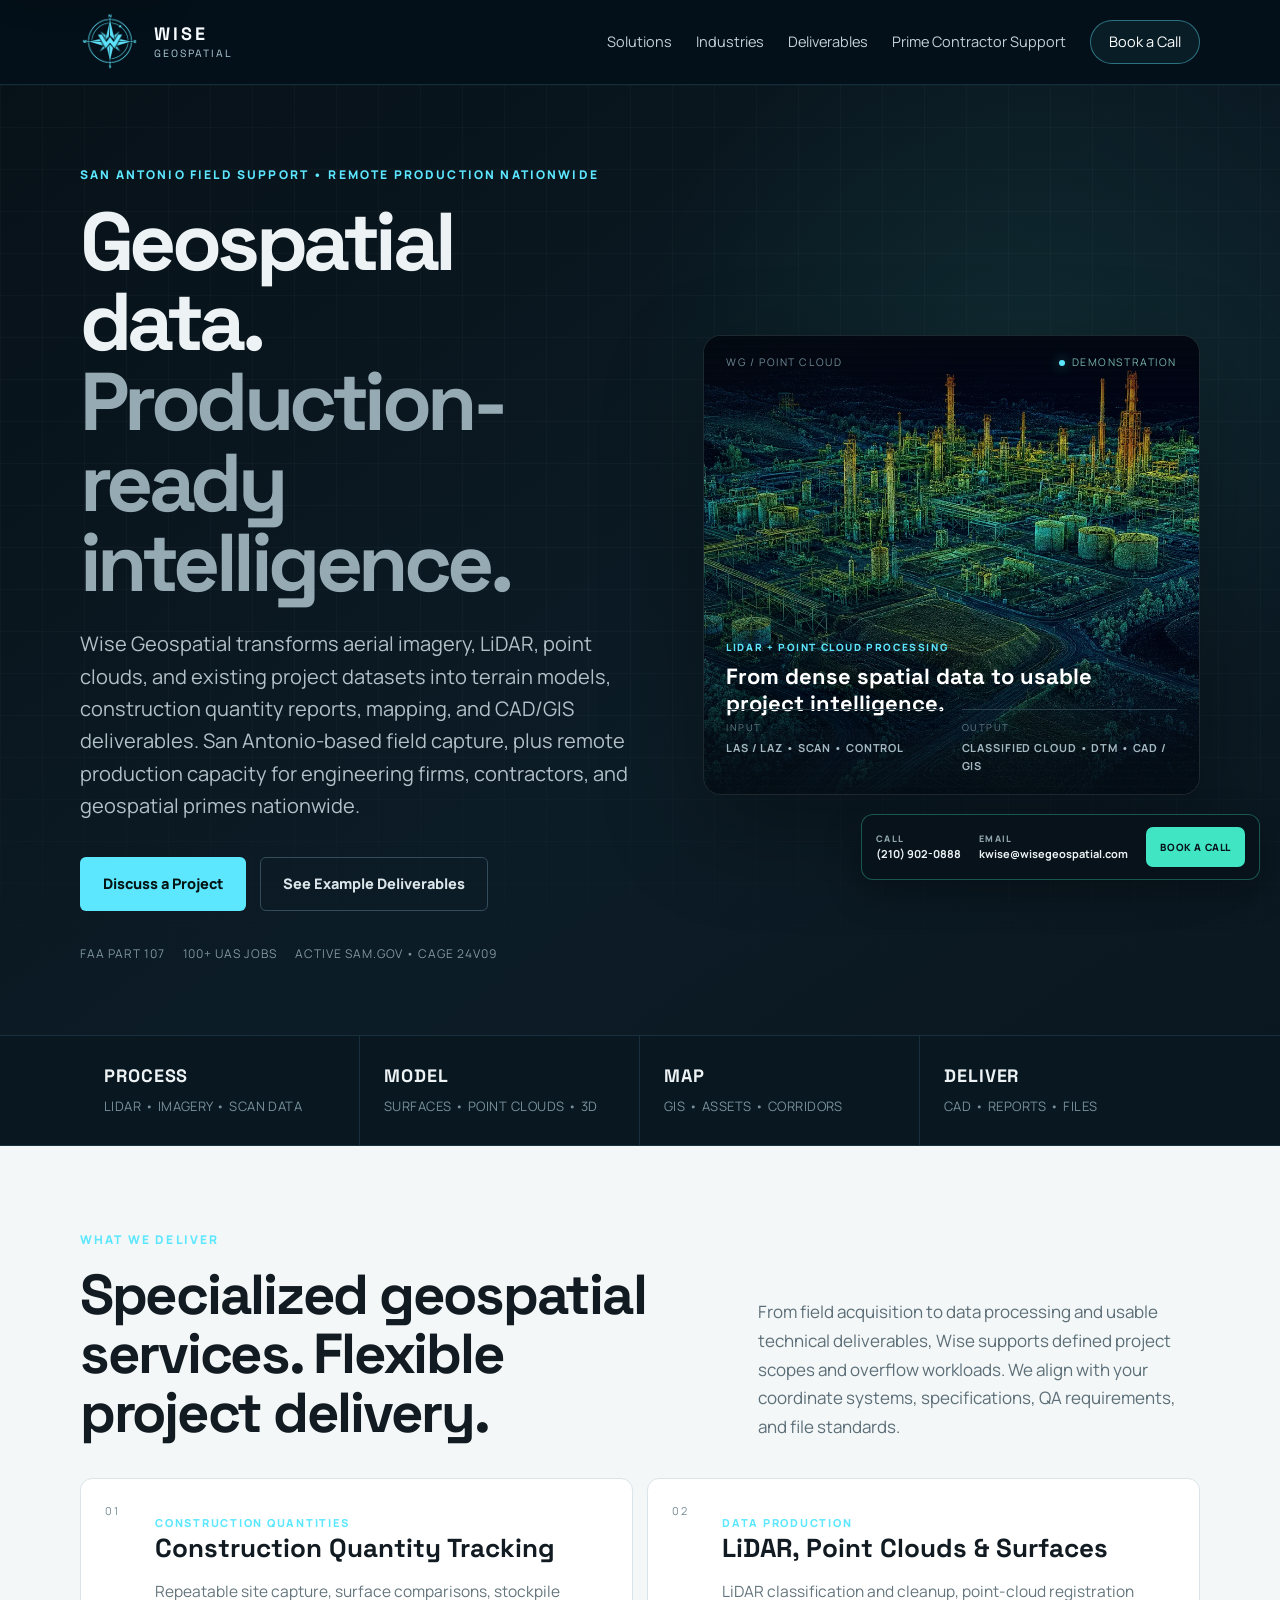
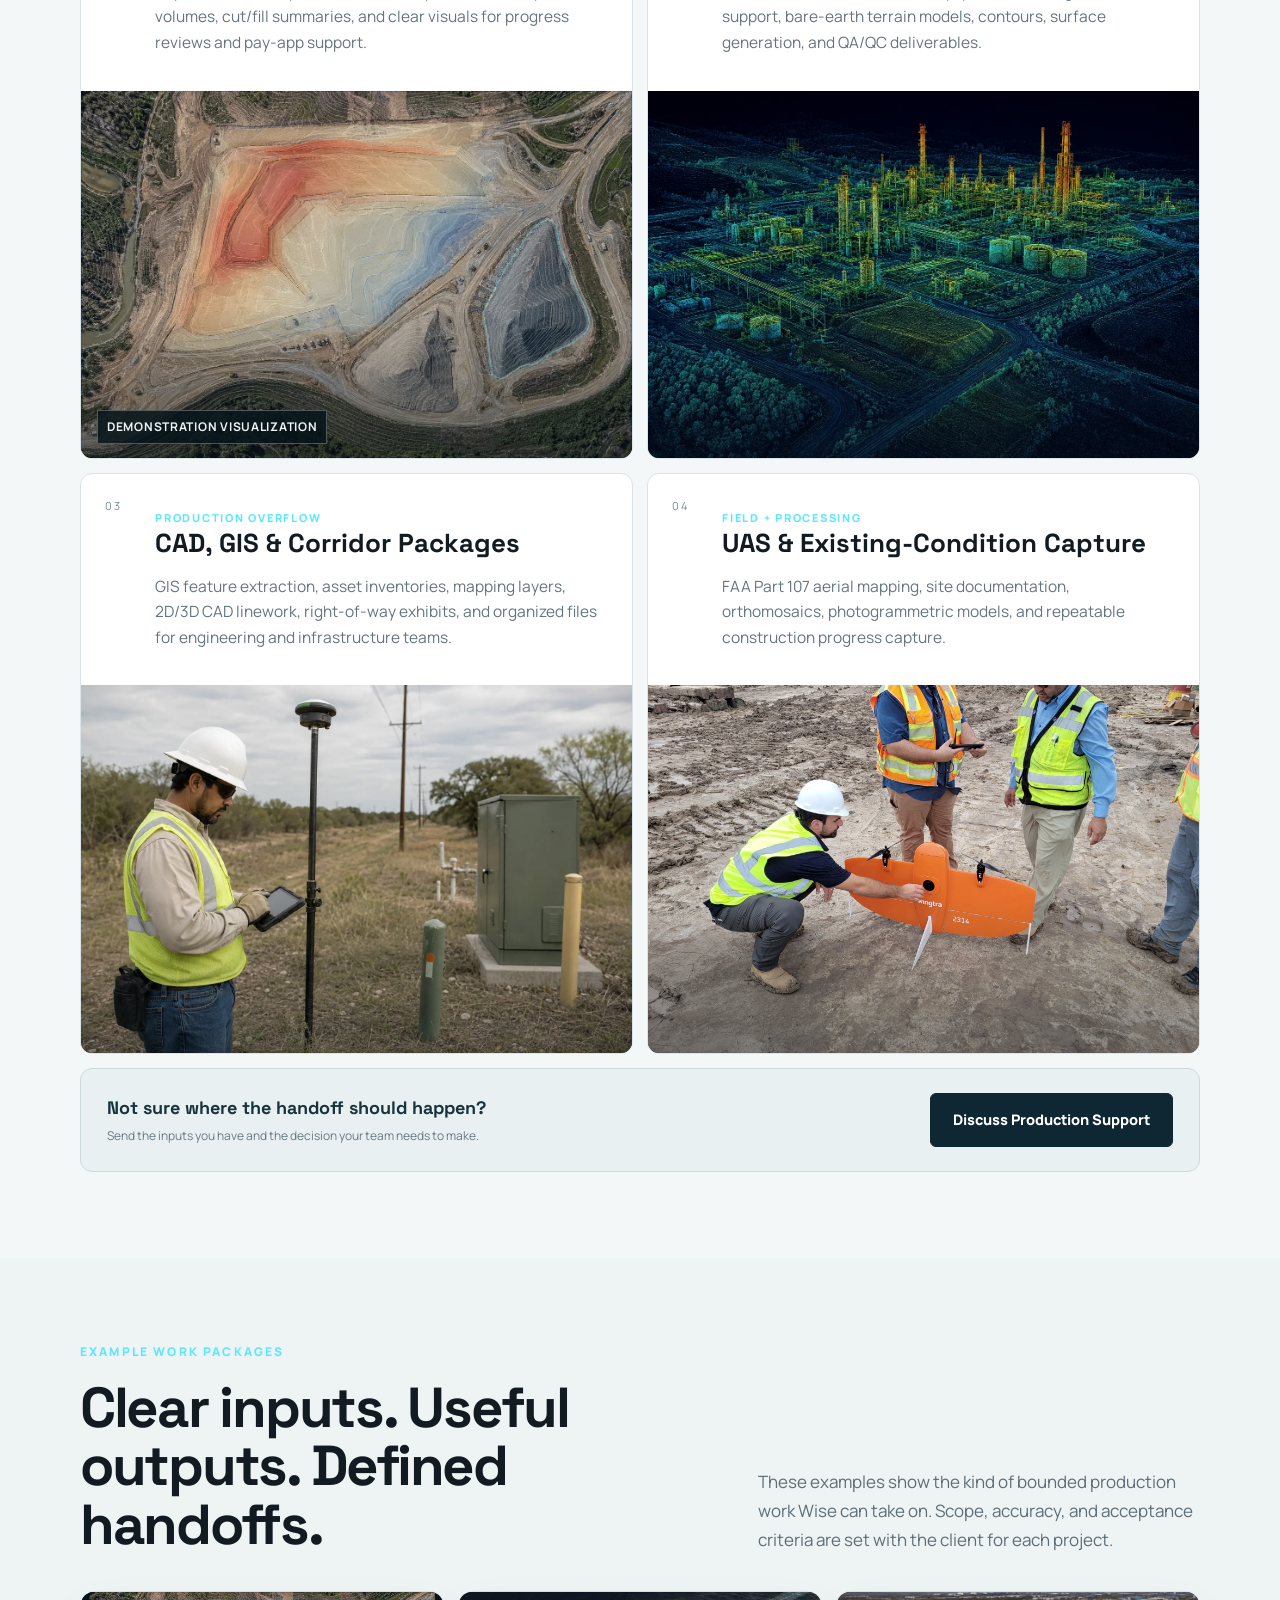
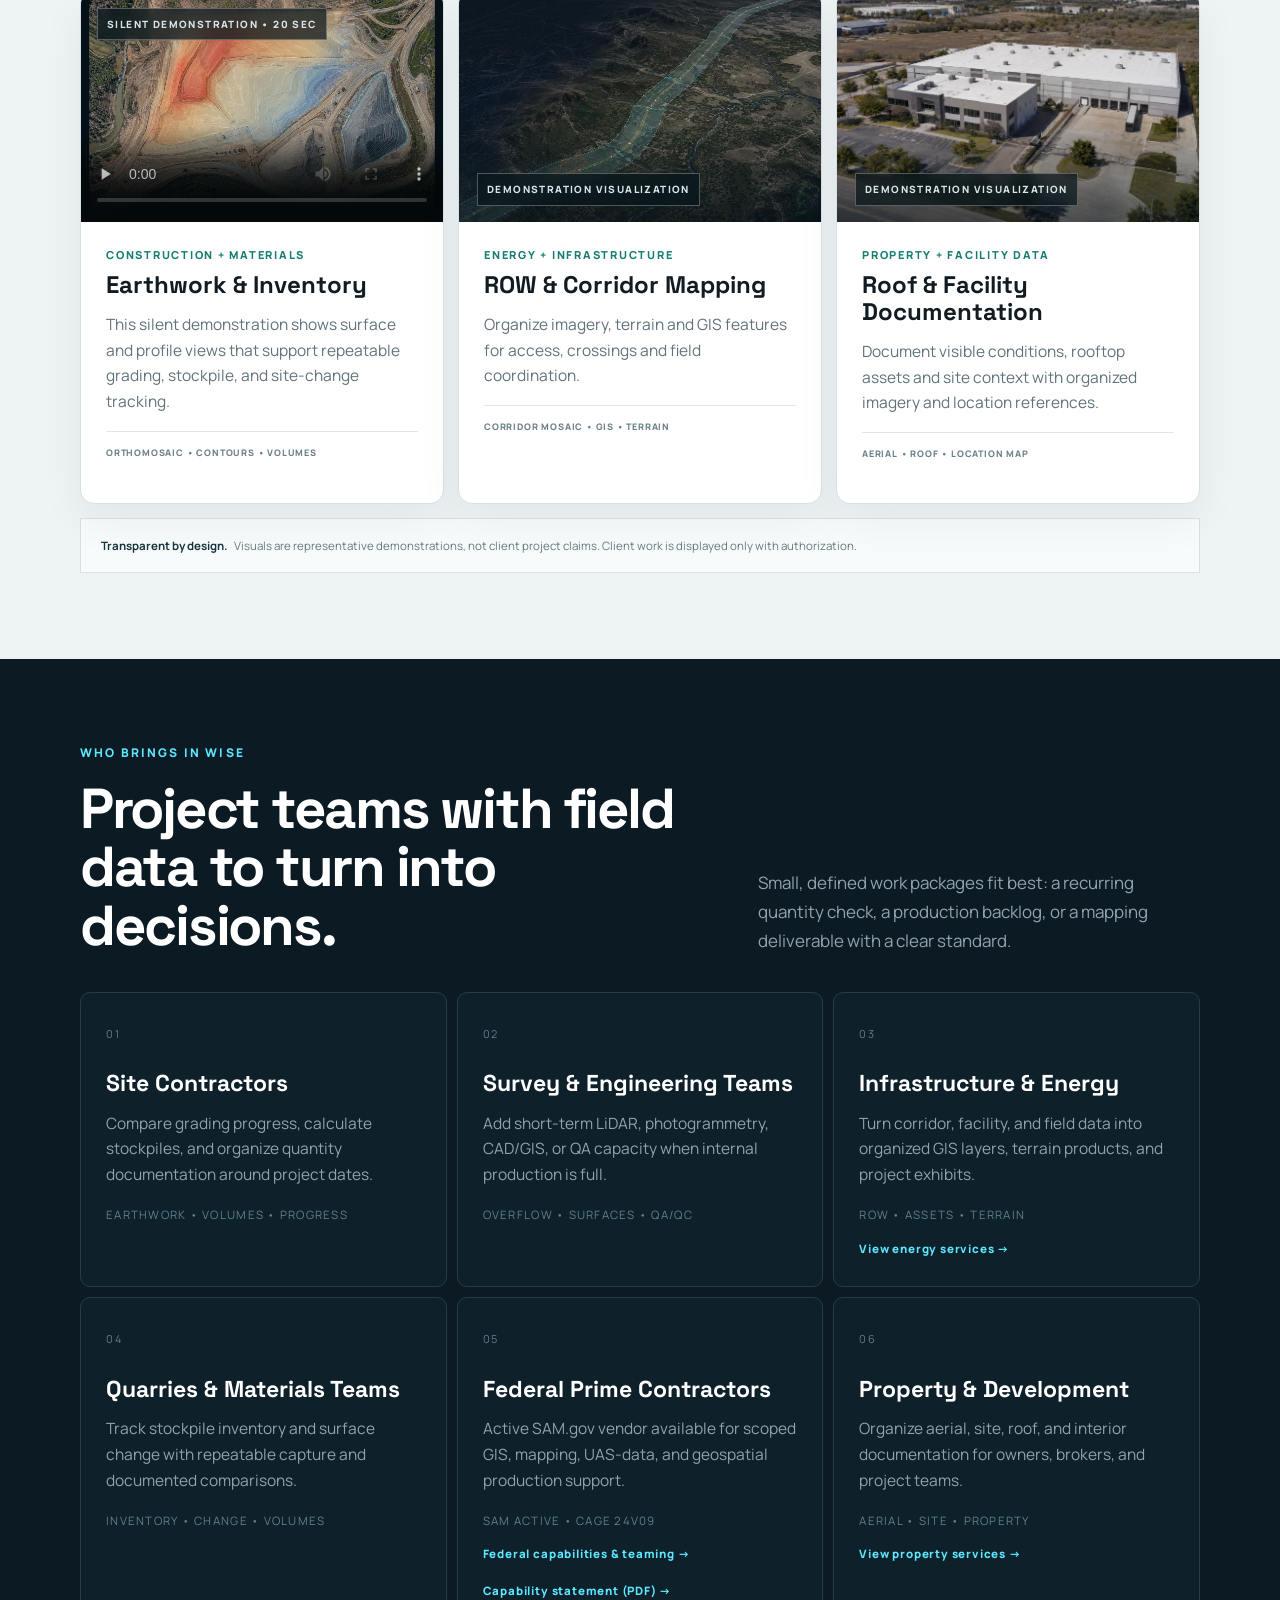
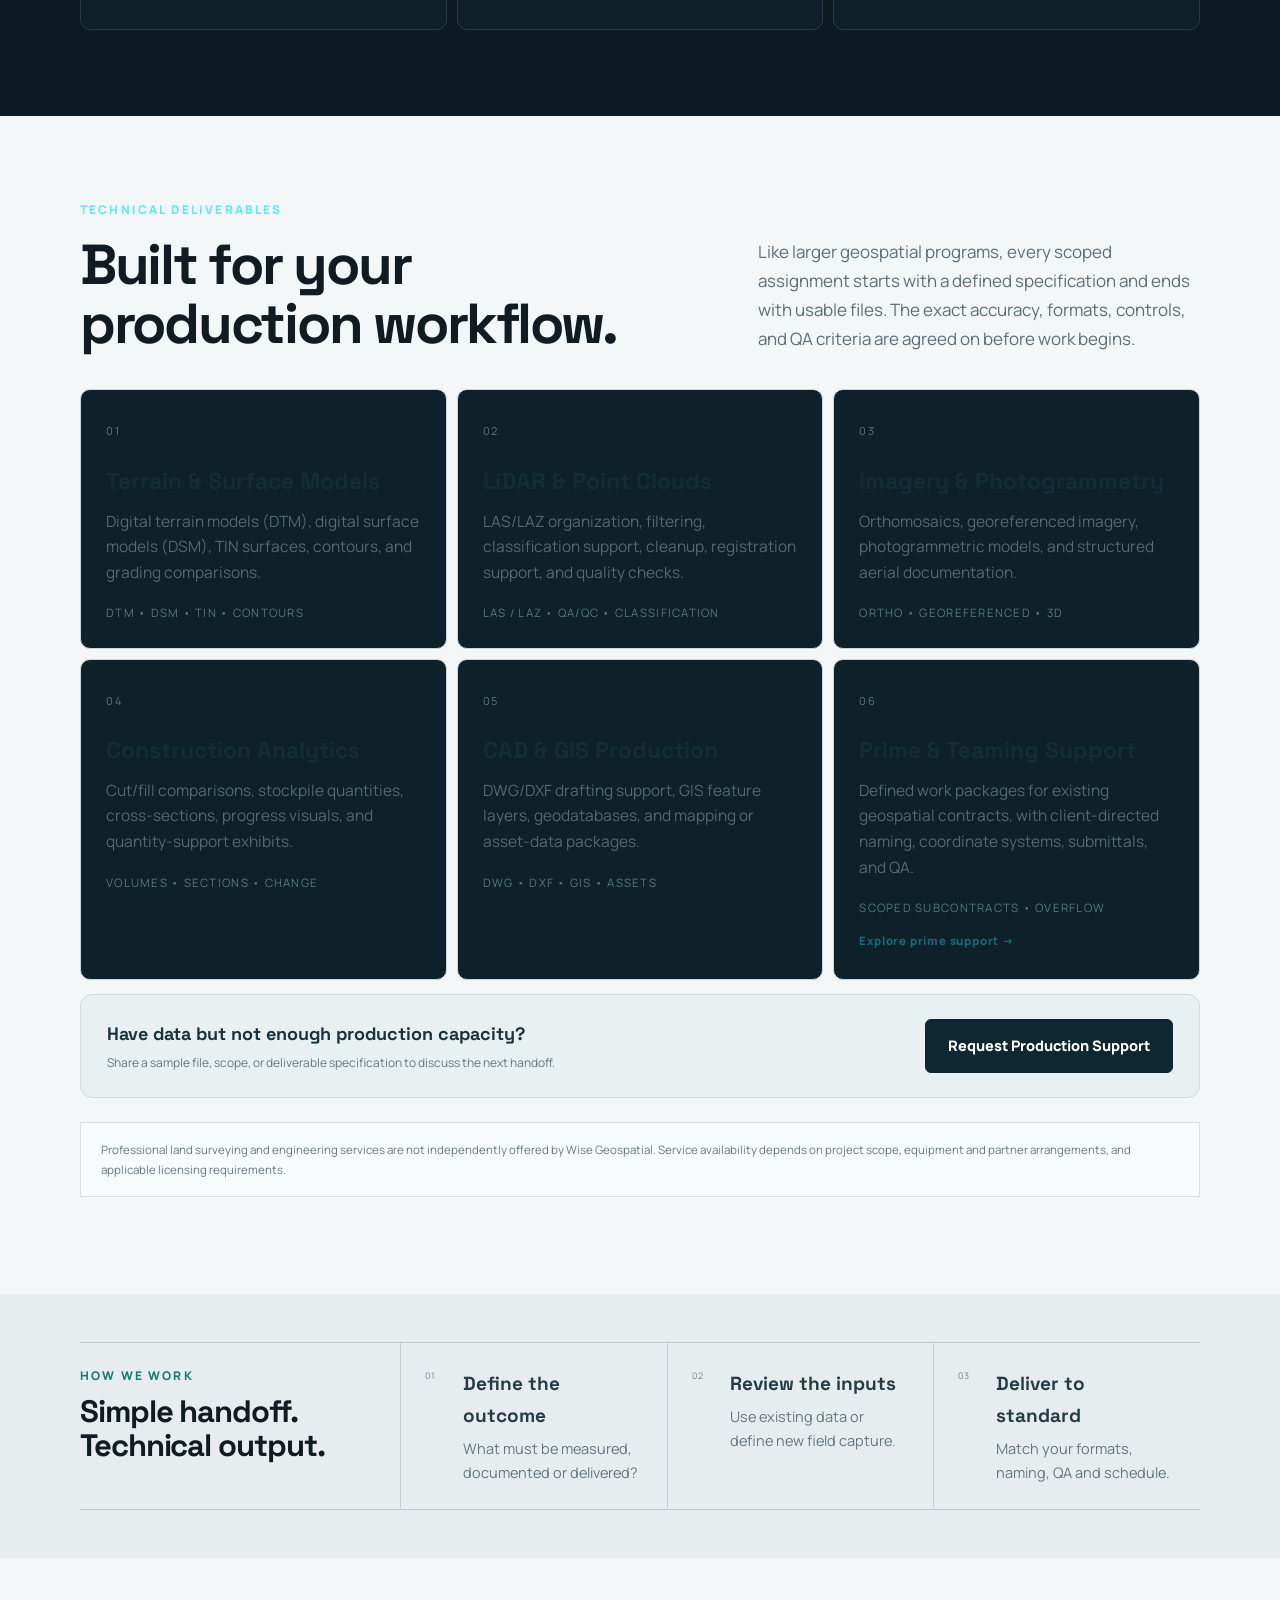
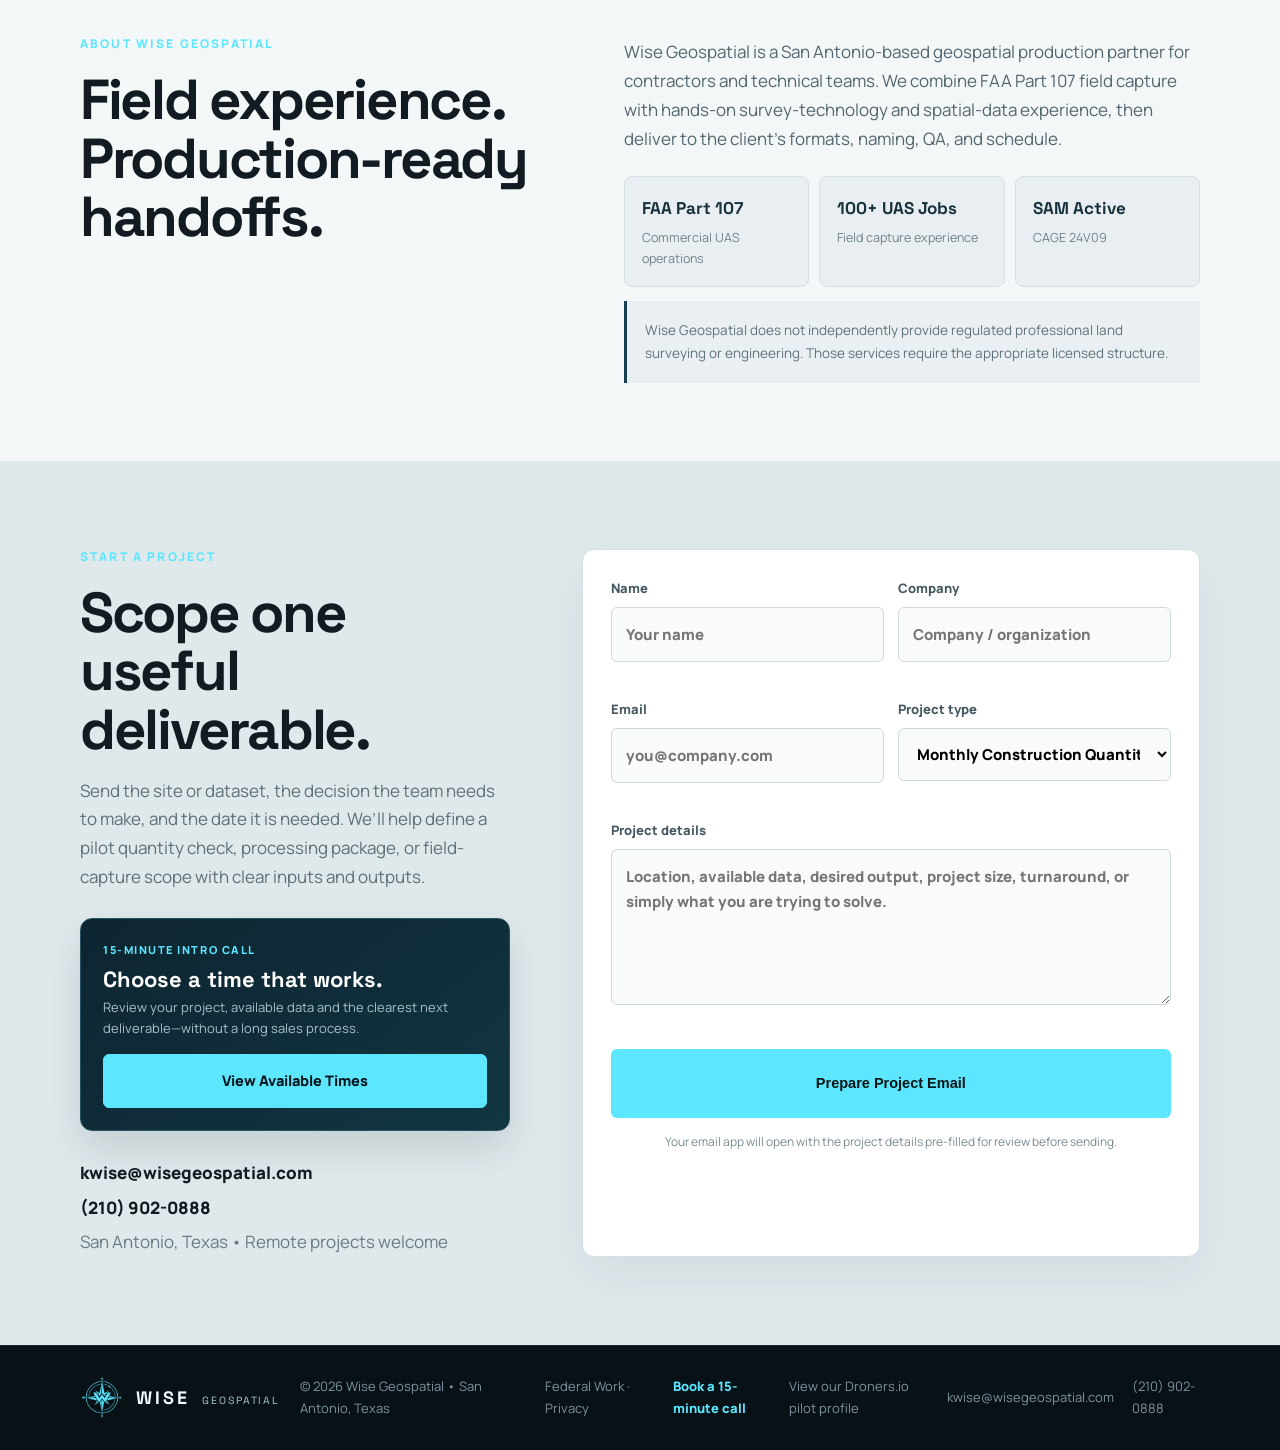
==== index.html @ fbdff7b0 "Activate calibrated compact homepage hero and refresh stylesheet cache" ====
<!doctype html>
<html lang="en">
<head>
  <meta charset="utf-8" />
  <meta name="viewport" content="width=device-width, initial-scale=1" />
  <meta name="description" content="Geospatial production and UAS mapping in San Antonio: earthwork quantities, LiDAR and point cloud processing, photogrammetry, terrain models, GIS/CAD, and remote subcontractor support." />
  <meta name="theme-color" content="#08131b" />
  <meta name="robots" content="index, follow" />
  <link rel="canonical" href="https://wise-geospatial.com/" />
  <meta property="og:type" content="website" />
  <meta property="og:site_name" content="Wise Geospatial" />
  <meta property="og:title" content="Geospatial Mapping & Production Support | Wise Geospatial" />
  <meta property="og:description" content="Technical geospatial production for contractors and engineering teams: LiDAR processing, terrain models, earthwork quantities, UAS mapping, and CAD/GIS deliverables." />
  <meta property="og:url" content="https://wise-geospatial.com/" />
  <meta property="og:image" content="https://wise-geospatial.com/assets/demo-lidar-industrial.webp" />
  <meta name="twitter:card" content="summary_large_image" />
  <meta name="twitter:title" content="Geospatial Mapping & Production Support | Wise Geospatial" />
  <meta name="twitter:description" content="Technical geospatial production for contractors and engineering teams: LiDAR processing, terrain models, earthwork quantities, UAS mapping, and CAD/GIS deliverables." />
  <meta name="twitter:image" content="https://wise-geospatial.com/assets/demo-lidar-industrial.webp" />
  <title>Geospatial Mapping & Production Support | Wise Geospatial</title>
  <link rel="preconnect" href="https://fonts.googleapis.com">
  <link rel="preconnect" href="https://fonts.gstatic.com" crossorigin>
  <link href="https://fonts.googleapis.com/css2?family=Manrope:wght@400;500;600;700;800&family=Space+Grotesk:wght@500;600;700&display=swap" rel="stylesheet">
  <link rel="stylesheet" href="styles.css?v=site-quality-20261028-2" />
  <!-- Google Analytics 4 — Google tag installation -->
  <script async src="https://www.googletagmanager.com/gtag/js?id=G-041DCY5B3D"></script>
  <script>
    window.dataLayer = window.dataLayer || [];
    function gtag(){dataLayer.push(arguments);}
    gtag('js', new Date());
    gtag('config', 'G-041DCY5B3D');
  </script>
</head>
<body class="home-page">
<a class="skip-link" href="#main-content">Skip to main content</a>
<header class="site-header" id="top">
  <div class="container nav-wrap">
    <a class="brand" href="#top" aria-label="Wise Geospatial home">
      <span class="brand-mark" aria-hidden="true"><img src="assets/wise-geospatial-compass-orbit-logo.png" alt="" width="46" height="46" /></span>
      <span><strong>WISE</strong><small>GEOSPATIAL</small></span>
    </a>
    <nav class="nav" id="primary-navigation" aria-label="Primary navigation">
      <a href="#services">Solutions</a><a href="#industries">Industries</a><a href="#deliverables">Deliverables</a><a href="federal-contracting.html">Prime Contractor Support</a><a href="https://calendar.app.google/kaoqQgkgv8akGxPDA" class="nav-cta booking-link" target="_blank" rel="noopener noreferrer">Book a Call</a>
    </nav>
    <button class="menu-btn" type="button" aria-label="Open navigation" aria-controls="primary-navigation" aria-expanded="false"><span aria-hidden="true">☰</span></button>
  </div>
</header>

<main id="main-content">
<section class="hero">
  <div class="hero-grid"></div>
  <div class="container hero-content">
    <div class="hero-copy-wrap">
      <p class="eyebrow">SAN ANTONIO FIELD SUPPORT • REMOTE PRODUCTION NATIONWIDE</p>
      <h1>Geospatial data.<br><span>Production-ready intelligence.</span></h1>
      <p class="hero-copy">Wise Geospatial transforms aerial imagery, LiDAR, point clouds, and existing project datasets into terrain models, construction quantity reports, mapping, and CAD/GIS deliverables. San Antonio-based field capture, plus remote production capacity for engineering firms, contractors, and geospatial primes nationwide.</p>
      <div class="hero-actions"><a class="btn primary" href="#quote" data-project-type="Stockpile / Earthwork Volumes">Discuss a Project</a><a class="btn ghost" href="#applications">See Example Deliverables</a></div>
      <div class="credential-row"><span>FAA Part 107</span><span>100+ UAS Jobs</span><span>Active SAM.gov • CAGE 24V09</span></div>
    </div>

    <div class="hero-visual hero-visual-photo" aria-label="Industrial LiDAR point-cloud demonstration">
      <img class="hero-data-image" src="assets/demo-lidar-industrial.webp" alt="Colorized LiDAR point cloud showing an industrial facility and surrounding terrain" width="1280" height="853" fetchpriority="high">
      <div class="hero-image-scrim"></div>
      <div class="visual-toolbar"><span>WG / POINT CLOUD</span><span class="live-dot">DEMONSTRATION</span></div>
      <div class="hero-data-caption"><span>LiDAR + POINT CLOUD PROCESSING</span><strong>From dense spatial data to usable project intelligence.</strong></div>
      <div class="visual-readout"><div><small>INPUT</small><strong>LAS / LAZ • SCAN • CONTROL</strong></div><div><small>OUTPUT</small><strong>CLASSIFIED CLOUD • DTM • CAD / GIS</strong></div></div>
    </div>
  </div>
</section>

<section class="trust-strip"><div class="container trust-grid"><div><strong>PROCESS</strong><span>LiDAR • imagery • scan data</span></div><div><strong>MODEL</strong><span>Surfaces • point clouds • 3D</span></div><div><strong>MAP</strong><span>GIS • assets • corridors</span></div><div><strong>DELIVER</strong><span>CAD • reports • files</span></div></div></section>

<section class="section intro" id="services">
  <div class="container">
    <div class="section-head split"><div><p class="eyebrow">WHAT WE DELIVER</p><h2>Specialized geospatial services. Flexible project delivery.</h2></div><p>From field acquisition to data processing and usable technical deliverables, Wise supports defined project scopes and overflow workloads. We align with your coordinate systems, specifications, QA requirements, and file standards.</p></div>
    <div class="feature-grid">
      <article class="feature"><span class="num">01</span><div><p class="tag">CONSTRUCTION QUANTITIES</p><h3><a href="construction-quantity-tracking.html">Construction Quantity Tracking</a></h3><p>Repeatable site capture, surface comparisons, stockpile volumes, cut/fill summaries, and clear visuals for progress reviews and pay-app support.</p></div><div class="feature-media feature-media-earthwork"><img src="assets/demo-earthwork-volumes.webp" alt="Demonstration of a cut/fill surface comparison and outlined stockpile over aerial site imagery" loading="lazy" width="1280" height="853"><span class="feature-media-label">DEMONSTRATION VISUALIZATION</span></div></article>
      <article class="feature"><span class="num">02</span><div><p class="tag">DATA PRODUCTION</p><h3><a href="point-cloud-processing.html">LiDAR, Point Clouds & Surfaces</a></h3><p>LiDAR classification and cleanup, point-cloud registration support, bare-earth terrain models, contours, surface generation, and QA/QC deliverables.</p></div><div class="feature-media"><img src="assets/demo-lidar-industrial.webp" alt="Demonstration LiDAR point cloud of an industrial site" loading="lazy" width="1280" height="853"></div></article>
      <article class="feature"><span class="num">03</span><div><p class="tag">PRODUCTION OVERFLOW</p><h3><a href="cad-gis-production-support.html">CAD, GIS &amp; Corridor Packages</a></h3><p>GIS feature extraction, asset inventories, mapping layers, 2D/3D CAD linework, right-of-way exhibits, and organized files for engineering and infrastructure teams.</p></div><div class="feature-media"><img src="assets/gis-asset-mapping.webp" alt="GIS asset mapping demonstration" loading="lazy" width="1536" height="1024"></div></article>
      <article class="feature"><span class="num">04</span><div><p class="tag">FIELD + PROCESSING</p><h3><a href="uas-mapping-and-site-documentation.html">UAS & Existing-Condition Capture</a></h3><p>FAA Part 107 aerial mapping, site documentation, orthomosaics, photogrammetric models, and repeatable construction progress capture.</p></div><div class="feature-media"><img src="assets/wise-uas-field-capture.jpg" alt="Wise Geospatial UAS field capture" loading="lazy" width="2048" height="1536"></div></article>
    </div>
    <div class="section-cta"><div><strong>Not sure where the handoff should happen?</strong><span>Send the inputs you have and the decision your team needs to make.</span></div><a class="btn dark-btn" href="#quote" data-project-type="Federal / Prime Contractor Geospatial Support">Discuss Production Support</a></div>
  </div>
</section>


<section class="section applications" id="applications">
  <div class="container">
    <div class="section-head split"><div><p class="eyebrow">EXAMPLE WORK PACKAGES</p><h2>Clear inputs. Useful outputs. Defined handoffs.</h2></div><p>These examples show the kind of bounded production work Wise can take on. Scope, accuracy, and acceptance criteria are set with the client for each project.</p></div>
    <div class="project-grid">
      <article class="project-card">
        <div class="project-image"><video class="project-video" controls playsinline preload="none" poster="assets/demo-earthwork-volumes.webp" aria-label="Silent demonstration of earthwork surface and quantity profile views"><source src="assets/earthwork-quantities-demo.mp4" type="video/mp4">Your browser does not support inline video.</video><span class="video-badge">SILENT DEMONSTRATION • 20 SEC</span></div>
        <div class="project-copy"><p class="project-type">CONSTRUCTION + MATERIALS</p><h3>Earthwork & Inventory</h3><p>This silent demonstration shows surface and profile views that support repeatable grading, stockpile, and site-change tracking.</p><p class="project-output">ORTHOMOSAIC • CONTOURS • VOLUMES</p></div>
      </article>
      <article class="project-card">
        <div class="project-image"><img src="assets/demo-row-corridor.webp" alt="Demonstration pipeline right-of-way corridor mapping" loading="lazy" width="1280" height="853"><span>DEMONSTRATION VISUALIZATION</span></div>
        <div class="project-copy"><p class="project-type">ENERGY + INFRASTRUCTURE</p><h3>ROW & Corridor Mapping</h3><p>Organize imagery, terrain and GIS features for access, crossings and field coordination.</p><p class="project-output">CORRIDOR MOSAIC • GIS • TERRAIN</p></div>
      </article>
      <article class="project-card">
        <div class="project-image"><img src="assets/property-commercial-roof-example.webp" alt="Representative aerial documentation of a commercial facility roof" loading="lazy" width="1280" height="853"><span>DEMONSTRATION VISUALIZATION</span></div>
        <div class="project-copy"><p class="project-type">PROPERTY + FACILITY DATA</p><h3>Roof & Facility Documentation</h3><p>Document visible conditions, rooftop assets and site context with organized imagery and location references.</p><p class="project-output">AERIAL • ROOF • LOCATION MAP</p></div>
      </article>
    </div>
    <div class="demo-note"><strong>Transparent by design.</strong> Visuals are representative demonstrations, not client project claims. Client work is displayed only with authorization.</div>
  </div>
</section>
<section class="section dark" id="industries">
  <div class="container">
    <div class="section-head split"><div><p class="eyebrow">WHO BRINGS IN WISE</p><h2>Project teams with field data to turn into decisions.</h2></div><p>Small, defined work packages fit best: a recurring quantity check, a production backlog, or a mapping deliverable with a clear standard.</p></div>
    <div class="industry-grid">
      <article><span>01</span><h3>Site Contractors</h3><p>Compare grading progress, calculate stockpiles, and organize quantity documentation around project dates.</p><small>EARTHWORK • VOLUMES • PROGRESS</small></article>
      <article><span>02</span><h3>Survey & Engineering Teams</h3><p>Add short-term LiDAR, photogrammetry, CAD/GIS, or QA capacity when internal production is full.</p><small>OVERFLOW • SURFACES • QA/QC</small></article>
      <article><span>03</span><h3>Infrastructure & Energy</h3><p>Turn corridor, facility, and field data into organized GIS layers, terrain products, and project exhibits.</p><small>ROW • ASSETS • TERRAIN</small><a class="industry-link" href="energy.html">View energy services →</a></article>
      <article><span>04</span><h3>Quarries & Materials Teams</h3><p>Track stockpile inventory and surface change with repeatable capture and documented comparisons.</p><small>INVENTORY • CHANGE • VOLUMES</small></article>
      <article><span>05</span><h3>Federal Prime Contractors</h3><p>Active SAM.gov vendor available for scoped GIS, mapping, UAS-data, and geospatial production support.</p><small>SAM ACTIVE • CAGE 24V09</small><a class="industry-link" href="federal-contracting.html">Federal capabilities &amp; teaming →</a><a class="industry-link" href="assets/Wise_Geospatial_Capability_Statement.pdf" target="_blank" rel="noopener noreferrer">Capability statement (PDF) →</a></article>
      <article><span>06</span><h3>Property & Development</h3><p>Organize aerial, site, roof, and interior documentation for owners, brokers, and project teams.</p><small>AERIAL • SITE • PROPERTY</small><a class="industry-link" href="property.html">View property services →</a></article>
    </div>
  </div>
</section>

<section class="section intro deliverables-section" id="deliverables">
  <div class="container">
    <div class="section-head split"><div><p class="eyebrow">TECHNICAL DELIVERABLES</p><h2>Built for your production workflow.</h2></div><p>Like larger geospatial programs, every scoped assignment starts with a defined specification and ends with usable files. The exact accuracy, formats, controls, and QA criteria are agreed on before work begins.</p></div>
    <div class="industry-grid">
      <article><span>01</span><h3>Terrain &amp; Surface Models</h3><p>Digital terrain models (DTM), digital surface models (DSM), TIN surfaces, contours, and grading comparisons.</p><small>DTM • DSM • TIN • CONTOURS</small></article>
      <article><span>02</span><h3>LiDAR &amp; Point Clouds</h3><p>LAS/LAZ organization, filtering, classification support, cleanup, registration support, and quality checks.</p><small>LAS / LAZ • QA/QC • CLASSIFICATION</small></article>
      <article><span>03</span><h3>Imagery &amp; Photogrammetry</h3><p>Orthomosaics, georeferenced imagery, photogrammetric models, and structured aerial documentation.</p><small>ORTHO • GEOREFERENCED • 3D</small></article>
      <article><span>04</span><h3>Construction Analytics</h3><p>Cut/fill comparisons, stockpile quantities, cross-sections, progress visuals, and quantity-support exhibits.</p><small>VOLUMES • SECTIONS • CHANGE</small></article>
      <article><span>05</span><h3>CAD &amp; GIS Production</h3><p>DWG/DXF drafting support, GIS feature layers, geodatabases, and mapping or asset-data packages.</p><small>DWG • DXF • GIS • ASSETS</small></article>
      <article><span>06</span><h3>Prime &amp; Teaming Support</h3><p>Defined work packages for existing geospatial contracts, with client-directed naming, coordinate systems, submittals, and QA.</p><small>SCOPED SUBCONTRACTS • OVERFLOW</small><a class="industry-link" href="federal-contracting.html">Explore prime support →</a></article>
    </div>
    <div class="section-cta"><div><strong>Have data but not enough production capacity?</strong><span>Share a sample file, scope, or deliverable specification to discuss the next handoff.</span></div><a class="btn dark-btn" href="#quote" data-project-type="GIS / CAD Production Overflow">Request Production Support</a></div>
    <p class="demo-note">Professional land surveying and engineering services are not independently offered by Wise Geospatial. Service availability depends on project scope, equipment and partner arrangements, and applicable licensing requirements.</p>
  </div>
</section>

<section class="workflow-compact" id="workflow">
  <div class="container workflow-compact-grid">
    <div class="workflow-title"><p class="eyebrow">HOW WE WORK</p><h2>Simple handoff. Technical output.</h2></div>
    <div class="compact-step"><span>01</span><div><strong>Define the outcome</strong><p>What must be measured, documented or delivered?</p></div></div>
    <div class="compact-step"><span>02</span><div><strong>Review the inputs</strong><p>Use existing data or define new field capture.</p></div></div>
    <div class="compact-step"><span>03</span><div><strong>Deliver to standard</strong><p>Match your formats, naming, QA and schedule.</p></div></div>
  </div>
</section>

<section class="section about" id="about"><div class="container about-grid"><div><p class="eyebrow">ABOUT WISE GEOSPATIAL</p><h2>Field experience. Production-ready handoffs.</h2></div><div><p>Wise Geospatial is a San Antonio-based geospatial production partner for contractors and technical teams. We combine FAA Part 107 field capture with hands-on survey-technology and spatial-data experience, then deliver to the client’s formats, naming, QA, and schedule.</p><div class="cred-box"><div><strong>FAA Part 107</strong><span>Commercial UAS operations</span></div><div><strong>100+ UAS Jobs</strong><span>Field capture experience</span></div><div><strong>SAM Active</strong><span>CAGE 24V09</span></div></div><div class="note">Wise Geospatial does not independently provide regulated professional land surveying or engineering. Those services require the appropriate licensed structure.</div></div></div></section>

<section class="section quote" id="quote"><div class="container quote-grid"><div><p class="eyebrow">START A PROJECT</p><h2>Scope one useful deliverable.</h2><p>Send the site or dataset, the decision the team needs to make, and the date it is needed. We’ll help define a pilot quantity check, processing package, or field-capture scope with clear inputs and outputs.</p><div class="booking-card"><span>15-MINUTE INTRO CALL</span><strong>Choose a time that works.</strong><small>Review your project, available data and the clearest next deliverable—without a long sales process.</small><a class="btn calendar-btn booking-link" href="https://calendar.app.google/kaoqQgkgv8akGxPDA" target="_blank" rel="noopener noreferrer">View Available Times</a></div><div class="contact-block"><a href="mailto:kwise@wisegeospatial.com" aria-label="Email Wise Geospatial">kwise@wisegeospatial.com</a><a href="tel:+12109020888" aria-label="Call Wise Geospatial at (210) 902-0888">(210) 902-0888</a><span>San Antonio, Texas • Remote projects welcome</span></div></div><form id="quoteForm" aria-describedby="form-help"><label>Name<input name="name" autocomplete="name" required placeholder="Your name"></label><label>Company<input name="company" autocomplete="organization" placeholder="Company / organization"></label><label>Email<input name="email" type="email" autocomplete="email" required placeholder="you@company.com"></label><label>Project type<select name="type" required><option>Monthly Construction Quantities / Progress</option><option>Stockpile / Earthwork Volumes</option><option>LiDAR / Point Cloud Processing</option><option>Photogrammetry / Orthomosaic</option><option>GIS / CAD Production Overflow</option><option>Federal / Prime Contractor Geospatial Support</option><option>UAS / Site Documentation</option><option>Energy / ROW / Corridor Mapping</option><option>Property Documentation / Listing Media</option><option>Scanning / Existing Conditions</option><option>Other / Not Sure Yet</option></select></label><label class="full">Project details<textarea name="details" required rows="5" placeholder="Location, available data, desired output, project size, turnaround, or simply what you are trying to solve."></textarea></label><button class="btn primary full" type="submit">Prepare Project Email</button><p class="form-note full" id="form-help">Your email app will open with the project details pre-filled for review before sending.</p><p class="form-status full" role="status" aria-live="polite"></p><noscript><p class="form-note full">JavaScript is unavailable. Email the project details directly to kwise@wisegeospatial.com.</p></noscript></form></div></section>
</main>

<footer><div class="container footer-wrap"><a class="brand footer-brand" href="#top" aria-label="Back to top"><strong>WISE</strong><small>GEOSPATIAL</small></a><div>© <span id="year"></span> Wise Geospatial • San Antonio, Texas</div><div><a href="federal-contracting.html">Federal Work</a> · <a href="privacy.html">Privacy</a></div><div class="footer-contact"><a class="booking-link" href="https://calendar.app.google/kaoqQgkgv8akGxPDA" target="_blank" rel="noopener noreferrer">Book a 15-minute call</a><a href="https://droners.io/accounts/wisegeotx/" target="_blank" rel="noopener noreferrer">View our Droners.io pilot profile</a><a href="mailto:kwise@wisegeospatial.com">kwise@wisegeospatial.com</a><a href="tel:+12109020888">(210) 902-0888</a></div></div></footer>
<script type="application/ld+json">
{"@context":"https://schema.org","@type":"ProfessionalService","name":"Wise Geospatial","url":"https://wise-geospatial.com/","logo":"https://wise-geospatial.com/assets/wise-geospatial-compass-orbit-logo.png","image":"https://wise-geospatial.com/assets/demo-lidar-industrial.webp","email":"kwise@wisegeospatial.com","telephone":"+1-210-902-0888","address":{"@type":"PostalAddress","addressLocality":"San Antonio","addressRegion":"TX","addressCountry":"US"},"geo":{"@type":"GeoCoordinates","latitude":29.4241,"longitude":-98.4936},"areaServed":[{"@type":"City","name":"San Antonio"},{"@type":"AdministrativeArea","name":"Texas"}],"description":"San Antonio-based UAS capture, property documentation and geospatial production support including LiDAR, photogrammetry, point-cloud processing, GIS, CAD, scanning and remote-sensing data processing.","hasOfferCatalog":{"@type":"OfferCatalog","name":"Wise Geospatial services","itemListElement":[{"@type":"Offer","itemOffered":{"@type":"Service","name":"UAS mapping and site documentation"}},{"@type":"Offer","itemOffered":{"@type":"Service","name":"Property documentation and listing media"}},{"@type":"Offer","itemOffered":{"@type":"Service","name":"LiDAR and point-cloud processing"}},{"@type":"Offer","itemOffered":{"@type":"Service","name":"GIS and CAD production support"}}]}}
</script>
<script src="script.js?v=site-quality-20261028"></script>
</body>
</html>
---- styles.css ----
:root{--ink:#08131b;--ink2:#0d1c26;--panel:#102531;--line:#223844;--text:#edf3f5;--muted:#91a5af;--aqua:#40e6c4;--blue:#6eb7ff;--paper:#f3f7f8;--dark:#111b21;--soft:#e8eef1}*{box-sizing:border-box}html{scroll-behavior:smooth}body{margin:0;font-family:Manrope,system-ui,sans-serif;background:var(--ink);color:var(--text);line-height:1.6}a{color:inherit;text-decoration:none}.container{width:min(1180px,calc(100% - 42px));margin:auto}.site-header{position:sticky;top:0;z-index:20;background:rgba(8,19,27,.9);backdrop-filter:blur(16px);border-bottom:1px solid rgba(255,255,255,.06)}.nav-wrap{height:78px;display:flex;align-items:center;justify-content:space-between}.brand{display:flex;align-items:center;gap:12px;line-height:.9}.brand-mark{width:42px;height:42px;display:block}.brand-mark svg{width:100%;height:100%;fill:none;stroke:var(--aqua);stroke-width:2}.brand strong,.brand small{display:block;font-family:"Space Grotesk";letter-spacing:.14em}.brand strong{font-size:16px}.brand small{font-size:9px;color:#9cafba;margin-top:7px}.nav{display:flex;align-items:center;gap:28px;font-size:13px;color:#b8c6cd}.nav a:hover{color:#fff}.nav-cta{border:1px solid #38515f;border-radius:999px;padding:10px 16px;color:#fff!important}.menu-btn{display:none;background:none;border:0;color:#fff;font-size:25px}.hero{position:relative;overflow:hidden;padding:100px 0 84px;min-height:740px;display:flex;align-items:center;background:radial-gradient(circle at 79% 30%,rgba(64,230,196,.08),transparent 31%),linear-gradient(145deg,#071118,#0c1c26 62%,#0b1720)}.hero-grid{position:absolute;inset:0;background-image:linear-gradient(rgba(255,255,255,.024) 1px,transparent 1px),linear-gradient(90deg,rgba(255,255,255,.024) 1px,transparent 1px);background-size:42px 42px;mask-image:linear-gradient(to bottom,#000 66%,transparent)}.hero-content{position:relative;display:grid;grid-template-columns:1.05fr .95fr;gap:74px;align-items:center}.eyebrow{font-size:10.5px;font-weight:800;letter-spacing:.18em;color:var(--aqua);margin:0 0 18px}h1,h2,h3{font-family:"Space Grotesk",sans-serif;margin-top:0}h1{font-size:clamp(54px,6.4vw,88px);line-height:.98;letter-spacing:-.055em;margin-bottom:25px}h1 span{color:#96aab4}.hero-copy{font-size:18px;color:#b2c0c7;max-width:670px}.hero-actions{display:flex;gap:14px;margin:34px 0}.btn{display:inline-flex;justify-content:center;align-items:center;padding:13px 21px;border-radius:6px;font-size:13px;font-weight:800;border:1px solid transparent;cursor:pointer}.primary{background:var(--aqua);color:#041313}.ghost{border-color:#334c5a;color:#dce6ea}.credential-row{display:flex;gap:18px;flex-wrap:wrap;color:#7f96a1;font-size:10.5px;text-transform:uppercase;letter-spacing:.08em}.hero-visual{position:relative;min-height:460px;border:1px solid rgba(255,255,255,.09);border-radius:18px;background:linear-gradient(160deg,rgba(255,255,255,.055),rgba(255,255,255,.012));box-shadow:0 35px 100px rgba(0,0,0,.3);overflow:hidden}.hero-visual:after{content:"";position:absolute;inset:0;background:repeating-linear-gradient(0deg,transparent,transparent 7px,rgba(64,230,196,.026) 8px);pointer-events:none}.visual-toolbar{position:absolute;z-index:3;left:22px;right:22px;top:18px;display:flex;justify-content:space-between;color:#6f8a97;font-size:9px;letter-spacing:.15em}.live-dot{color:#79b6aa}.live-dot:before{content:"";width:6px;height:6px;background:var(--aqua);border-radius:50%;display:inline-block;margin-right:7px;box-shadow:0 0 12px rgba(64,230,196,.6)}.terrain{position:absolute;inset:52px 18px 62px;width:calc(100% - 36px);height:calc(100% - 114px)}.visual-readout{position:absolute;left:22px;right:22px;bottom:18px;display:grid;grid-template-columns:1fr 1fr;gap:20px;z-index:4}.visual-readout div{border-top:1px solid #29414d;padding-top:10px}.visual-readout small,.visual-readout strong{display:block}.visual-readout small{font-size:8px;letter-spacing:.16em;color:#617d89}.visual-readout strong{font-size:9px;letter-spacing:.08em;color:#a6bac3;margin-top:3px}.trust-strip{border-top:1px solid #18303d;border-bottom:1px solid #18303d;background:#091820}.trust-grid{display:grid;grid-template-columns:repeat(4,1fr)}.trust-grid>div{padding:25px 24px;border-right:1px solid #18303d}.trust-grid>div:last-child{border:0}.trust-grid strong{display:block;font-family:"Space Grotesk";font-size:15px;letter-spacing:.05em}.trust-grid span{font-size:11.5px;color:#78909c}.section{padding:112px 0;background:var(--paper);color:var(--dark)}.section-head{max-width:800px;margin-bottom:50px}.section-head.split{max-width:none;display:grid;grid-template-columns:1.15fr .85fr;gap:80px;align-items:end}.section-head h2,.about h2,.quote h2,.workflow h2{font-size:clamp(36px,4.4vw,60px);line-height:1.04;letter-spacing:-.04em;margin-bottom:0}.section-head>p:last-child,.section-head.split>p{color:#5c6e77;font-size:16px;margin:0}.feature-grid{display:grid;grid-template-columns:repeat(2,1fr);gap:12px}.feature{display:grid;grid-template-columns:42px 1fr;gap:14px;padding:28px;background:#fff;border:1px solid #dbe4e8;border-radius:12px;min-height:210px}.feature-primary{grid-column:1/-1;grid-template-columns:54px 1fr;background:linear-gradient(135deg,#0e202a,#102f38);color:#fff;border-color:#1d414b;min-height:260px}.feature .num{font-size:10px;color:#768b95;letter-spacing:.15em}.feature-primary .num{color:#67a99b}.feature h3{font-size:22px;margin:2px 0 10px}.feature-primary h3{font-size:30px}.feature p{font-size:14px;color:#64757d;margin-bottom:0}.feature-primary p{color:#9fb4bd;max-width:840px}.tag{font-size:9px!important;letter-spacing:.16em;color:var(--aqua)!important;font-weight:800}.chips{display:flex;flex-wrap:wrap;gap:8px;margin-top:22px}.chips span{font-size:9px;letter-spacing:.09em;border:1px solid #2d5660;color:#a7c4c5;border-radius:999px;padding:6px 9px}.section.dark{background:#0c1a23;color:#fff}.dark .section-head h2{max-width:900px}.industry-grid{display:grid;grid-template-columns:repeat(3,1fr);border-top:1px solid #263d49;border-left:1px solid #263d49}.industry-grid article{padding:32px;border-right:1px solid #263d49;border-bottom:1px solid #263d49;min-height:245px}.industry-grid article>span{font-size:9px;color:#5f7d89;letter-spacing:.15em}.industry-grid h3{font-size:21px;margin:26px 0 10px}.industry-grid p{color:#8fa4af;font-size:13.5px}.industry-grid small{display:block;margin-top:22px;color:#5f818e;letter-spacing:.11em;font-size:8.5px}.workflow{background:#e7edef}.workflow-grid{display:grid;grid-template-columns:.9fr 1.1fr;gap:90px}.muted-copy{color:#5e7078;font-size:16px}.steps{border-top:1px solid #b9c8cf}.steps>div{display:grid;grid-template-columns:50px 1fr;gap:18px;padding:26px 0;border-bottom:1px solid #c5d1d6}.steps>div>span{font-size:10px;color:#70858f;letter-spacing:.14em}.steps strong{font-family:"Space Grotesk";font-size:20px}.steps p{margin:4px 0 0;color:#65767f;font-size:13.5px}.about-grid{display:grid;grid-template-columns:.9fr 1.1fr;gap:90px}.about-grid>div:last-child{font-size:16px;color:#53656e}.cred-box{display:grid;grid-template-columns:repeat(3,1fr);gap:10px;margin:28px 0}.cred-box>div{padding:17px;background:#e8eef1;border:1px solid #d5e0e4;border-radius:8px}.cred-box strong,.cred-box span{display:block}.cred-box strong{font-family:"Space Grotesk";color:#18313d}.cred-box span{font-size:10px;color:#71828a;margin-top:4px}.note{margin-top:24px;padding:18px;border-left:3px solid #173f52;background:#e9eff2;font-size:11px;color:#60727b}.quote{background:#dfe8eb}.quote-grid{display:grid;grid-template-columns:.82fr 1.18fr;gap:72px}.quote-grid>div>p:not(.eyebrow){color:#5e7078}.contact-block{display:flex;flex-direction:column;gap:6px;margin-top:28px}.contact-block a{font-weight:800}.contact-block span{color:#6b7b83}form{display:grid;grid-template-columns:1fr 1fr;gap:14px;background:#fff;padding:28px;border:1px solid #d3dfe3;border-radius:12px;box-shadow:0 20px 50px rgba(17,36,47,.055)}label{font-size:11px;font-weight:800;color:#455861}input,select,textarea{width:100%;margin-top:7px;border:1px solid #cfdadd;background:#f9fbfb;padding:13px;border-radius:6px;font:inherit;font-size:13px}textarea{resize:vertical}.full{grid-column:1/-1}.form-note{margin:0;text-align:center;color:#7a8b94;font-size:10px}footer{padding:30px 0;background:#071116;color:#80949f;border-top:1px solid #172a34;font-size:11px}.footer-wrap{display:flex;align-items:center;justify-content:space-between;gap:20px}.footer-brand{display:block}.footer-brand strong,.footer-brand small{display:block}@media(max-width:900px){.nav{display:none;position:absolute;top:78px;left:0;right:0;background:#0b1922;padding:24px;flex-direction:column;align-items:flex-start}.nav.open{display:flex}.menu-btn{display:block}.hero{padding-top:68px}.hero-content,.section-head.split,.workflow-grid,.about-grid,.quote-grid{grid-template-columns:1fr}.hero-content{gap:45px}.hero-visual{min-height:360px}.trust-grid,.industry-grid{grid-template-columns:1fr 1fr}.workflow-grid,.about-grid,.quote-grid,.section-head.split{gap:36px}.feature-grid{grid-template-columns:1fr}.feature-primary{grid-column:auto}.cred-box{grid-template-columns:1fr 1fr}.footer-wrap{flex-direction:column;align-items:flex-start}}@media(max-width:560px){.container{width:min(100% - 28px,1180px)}.hero{min-height:auto;padding-bottom:55px}.hero-visual{min-height:300px}.trust-grid,.industry-grid{grid-template-columns:1fr}.hero-actions{flex-direction:column}.credential-row{gap:10px}.section{padding:76px 0}.feature{grid-template-columns:34px 1fr;padding:22px}.feature-primary h3{font-size:25px}.cred-box{grid-template-columns:1fr}.quote-grid{gap:28px}form{grid-template-columns:1fr;padding:20px}.visual-readout{grid-template-columns:1fr}.visual-readout div:last-child{display:none}.footer-wrap{gap:8px}}
.applications{background:#eef3f4}.project-grid{display:grid;grid-template-columns:1fr 1fr;gap:16px}.project-card{background:#fff;border:1px solid #d6e1e5;border-radius:14px;overflow:hidden;box-shadow:0 18px 45px rgba(15,40,51,.055)}.project-wide{grid-column:1/-1;display:grid;grid-template-columns:1.22fr .78fr}.project-reverse{grid-template-columns:.78fr 1.22fr}.project-reverse .project-image{order:2}.project-image{position:relative;min-height:310px;background:#0a1820;overflow:hidden}.project-wide .project-image{min-height:430px}.project-image img{width:100%;height:100%;position:absolute;inset:0;object-fit:cover;transition:transform .5s ease}.project-card:hover .project-image img{transform:scale(1.018)}.project-image:after{content:"";position:absolute;inset:0;background:linear-gradient(to top,rgba(5,15,20,.56),transparent 42%);pointer-events:none}.project-image span{position:absolute;z-index:2;left:18px;bottom:16px;padding:7px 9px;border:1px solid rgba(255,255,255,.28);background:rgba(7,20,27,.7);backdrop-filter:blur(8px);color:#d8e5e9;font-size:8px;font-weight:800;letter-spacing:.14em}.project-copy{padding:31px}.project-wide .project-copy{padding:42px;display:flex;flex-direction:column;justify-content:center}.project-type{color:#167d70!important;font-size:9px!important;font-weight:800;letter-spacing:.16em;margin:0 0 10px!important}.project-copy h3{font-size:27px;line-height:1.12;margin:0 0 13px}.project-copy>p:not(.project-type){font-size:13.5px;color:#60727a;margin:0 0 22px}.project-copy dl{margin:0;border-top:1px solid #e0e8eb}.project-copy dl>div{padding:14px 0;border-bottom:1px solid #e0e8eb}.project-copy dt{font-size:8px;font-weight:800;letter-spacing:.13em;text-transform:uppercase;color:#81929a}.project-copy dd{margin:4px 0 0;font-size:11.5px;line-height:1.55;color:#4f646d}.demo-note{margin-top:18px;padding:17px 20px;border:1px solid #d5e1e4;background:#f8fbfb;color:#667880;font-size:11px}.demo-note strong{color:#17343e;margin-right:5px}@media(max-width:900px){.project-wide,.project-reverse{grid-template-columns:1fr}.project-reverse .project-image{order:0}.project-wide .project-image{min-height:360px}.project-grid{grid-template-columns:1fr}.project-card,.project-wide{grid-column:auto}}@media(max-width:560px){.project-image,.project-wide .project-image{min-height:260px}.project-copy,.project-wide .project-copy{padding:24px}.project-copy h3{font-size:23px}}

.hero-visual-photo{background:#07131a}.hero-data-image{position:absolute;inset:0;width:100%;height:100%;object-fit:cover;object-position:center;filter:saturate(.83) contrast(1.04);transform:scale(1.015)}.hero-image-scrim{position:absolute;inset:0;background:linear-gradient(180deg,rgba(5,15,21,.48) 0%,rgba(5,15,21,.02) 28%,rgba(5,15,21,.12) 58%,rgba(5,15,21,.88) 100%),linear-gradient(90deg,rgba(5,15,21,.24),transparent 52%)}.hero-data-caption{position:absolute;z-index:4;left:22px;right:22px;bottom:78px;max-width:410px}.hero-data-caption span,.hero-data-caption strong{display:block}.hero-data-caption span{font-size:8px;font-weight:800;letter-spacing:.16em;color:var(--aqua);margin-bottom:7px}.hero-data-caption strong{font-family:"Space Grotesk";font-size:19px;line-height:1.2;color:#fff;text-shadow:0 2px 16px rgba(0,0,0,.5)}@media(max-width:560px){.hero-data-caption{bottom:69px}.hero-data-caption strong{font-size:16px}}

.industry-link{display:inline-block;margin-top:14px;color:var(--aqua);font-size:10px;font-weight:800;letter-spacing:.07em}.nav .active{color:var(--aqua)}
.energy-hero{position:relative;overflow:hidden;padding:94px 0 88px;background:radial-gradient(circle at 72% 22%,rgba(64,230,196,.11),transparent 32%),linear-gradient(145deg,#071118,#0b1d27 62%,#08141c)}.energy-grid-overlay{position:absolute;inset:0;background-image:linear-gradient(rgba(255,255,255,.022) 1px,transparent 1px),linear-gradient(90deg,rgba(255,255,255,.022) 1px,transparent 1px);background-size:44px 44px;mask-image:linear-gradient(to bottom,#000 70%,transparent)}.energy-hero-grid{position:relative;display:grid;grid-template-columns:.9fr 1.1fr;gap:70px;align-items:center}.energy-hero-copy h1{font-size:clamp(48px,5.7vw,78px);max-width:780px}.energy-hero-copy>p:not(.eyebrow){font-size:18px;color:#adbec5;max-width:650px}.energy-proof{display:flex;flex-wrap:wrap;gap:9px;margin-top:31px}.energy-proof span{padding:7px 10px;border:1px solid #284652;border-radius:999px;color:#8fa7b1;font-size:9px;font-weight:700;letter-spacing:.08em;text-transform:uppercase}.energy-hero-image{position:relative;min-height:500px;border:1px solid rgba(255,255,255,.12);border-radius:16px;overflow:hidden;box-shadow:0 36px 90px rgba(0,0,0,.35);background:#07131a}.energy-hero-image img{position:absolute;inset:0;width:100%;height:100%;object-fit:cover;filter:saturate(.72) contrast(1.05)}.energy-hero-image:after{content:"";position:absolute;inset:0;background:linear-gradient(to top,rgba(4,14,19,.91),transparent 58%)}.energy-image-label{position:absolute;z-index:2;left:25px;right:25px;bottom:24px}.energy-image-label span,.energy-image-label strong,.energy-image-label small{display:block}.energy-image-label span{color:var(--aqua);font-size:8px;font-weight:800;letter-spacing:.17em}.energy-image-label strong{font-family:"Space Grotesk";font-size:24px;letter-spacing:.02em;margin:6px 0;color:#fff}.energy-image-label small{color:#8099a3;font-size:9px;letter-spacing:.13em}.energy-brief-strip{background:#091820;border-top:1px solid #17313d;border-bottom:1px solid #17313d}.energy-brief-strip .container{display:grid;grid-template-columns:repeat(4,1fr)}.energy-brief-strip span{padding:21px 24px;border-right:1px solid #17313d;color:#839ba5;font-size:9px;font-weight:800;letter-spacing:.13em;text-align:center}.energy-brief-strip span:last-child{border:0}.energy-fit{background:#f0f5f6}.energy-use-grid{display:grid;grid-template-columns:repeat(3,1fr);gap:14px}.energy-use-grid article{padding:31px;background:#fff;border:1px solid #d8e3e6;border-radius:12px}.energy-use-grid article>span{color:#82969f;font-size:9px;letter-spacing:.14em}.energy-use-grid h3{font-size:24px;margin:24px 0 12px}.energy-use-grid p{color:#5d7078;font-size:14px}.energy-use-grid ul{padding:18px 0 0;margin:18px 0 0;list-style:none;border-top:1px solid #e0e8eb}.energy-use-grid li{position:relative;padding:7px 0 7px 17px;color:#60737b;font-size:11.5px}.energy-use-grid li:before{content:"";position:absolute;left:0;top:14px;width:5px;height:5px;background:#26a78f;border-radius:50%}.map-pack{background:#0c1a23;color:#fff}.map-pack-grid{display:grid;grid-template-columns:.8fr 1.2fr;gap:90px}.map-pack-intro{position:sticky;top:116px;align-self:start}.map-pack h2{font-size:clamp(38px,4.5vw,61px);line-height:1.03;letter-spacing:-.04em}.map-pack-intro>p:not(.eyebrow){color:#91a6b0}.text-link{display:inline-block;margin-top:18px;color:var(--aqua);font-weight:800;font-size:12px}.deliverable-list{border-top:1px solid #29414d}.deliverable-list article{display:grid;grid-template-columns:54px 1fr;gap:20px;padding:27px 0;border-bottom:1px solid #29414d}.deliverable-list article>span{color:#5d7a86;font-size:9px;letter-spacing:.15em}.deliverable-list strong{font-family:"Space Grotesk";font-size:21px}.deliverable-list p{margin:5px 0 0;color:#8da3ad;font-size:13px}.energy-applications{background:#e9f0f2}.assignment-grid{display:grid;grid-template-columns:repeat(3,1fr);border-left:1px solid #cbd8dd;border-top:1px solid #cbd8dd}.assignment-grid article{padding:30px;border-right:1px solid #cbd8dd;border-bottom:1px solid #cbd8dd;min-height:210px}.assignment-grid strong{font-family:"Space Grotesk";font-size:20px}.assignment-grid p{color:#62757d;font-size:13px}.assignment-grid small{display:block;margin-top:25px;color:#718a95;font-size:8px;letter-spacing:.14em}.boundary-section{background:#13252f;color:#fff}.boundary-grid{display:grid;grid-template-columns:.9fr 1.1fr;gap:90px}.boundary-grid h2{font-size:clamp(38px,4.5vw,59px);line-height:1.04;letter-spacing:-.04em}.boundary-grid>div:last-child{padding-left:32px;border-left:2px solid var(--aqua);color:#9fb1ba}.boundary-grid p{margin-top:0}.energy-quote{background:#dfe8eb}
@media(max-width:900px){.energy-hero-grid,.map-pack-grid,.boundary-grid{grid-template-columns:1fr}.energy-hero-grid,.map-pack-grid,.boundary-grid{gap:44px}.energy-hero-image{min-height:420px}.energy-brief-strip .container{grid-template-columns:1fr 1fr}.energy-brief-strip span:nth-child(2){border-right:0}.energy-use-grid,.assignment-grid{grid-template-columns:1fr 1fr}.map-pack-intro{position:static}.boundary-grid>div:last-child{padding-left:24px}}
@media(max-width:560px){.energy-hero{padding:64px 0 58px}.energy-hero-image{min-height:300px}.energy-brief-strip .container,.energy-use-grid,.assignment-grid{grid-template-columns:1fr}.energy-brief-strip span{border-right:0;border-bottom:1px solid #17313d}.energy-brief-strip span:last-child{border-bottom:0}.energy-use-grid article,.assignment-grid article{padding:24px}.energy-image-label strong{font-size:19px}.boundary-grid>div:last-child{padding-left:18px}.deliverable-list article{grid-template-columns:40px 1fr}.energy-hero-copy>p:not(.eyebrow){font-size:16px}}

/* Interaction, accessibility and conversion refinements */
html{scroll-padding-top:92px}
[id]{scroll-margin-top:92px}
.skip-link{position:fixed;left:14px;top:10px;z-index:1000;transform:translateY(-150%);padding:10px 14px;border-radius:6px;background:var(--aqua);color:#06151a;font-size:12px;font-weight:800;box-shadow:0 10px 30px rgba(0,0,0,.25)}
.skip-link:focus{transform:translateY(0)}
a,button,input,select,textarea{outline-offset:3px}
a:focus-visible,button:focus-visible,input:focus-visible,select:focus-visible,textarea:focus-visible{outline:3px solid var(--blue)}
.btn,.nav a,.industry-link,.text-link,.contact-block a,.footer-contact a{transition:color .2s ease,border-color .2s ease,background-color .2s ease,transform .2s ease}
.btn:hover{transform:translateY(-2px)}
.primary:hover{background:#75f1d9}
.ghost:hover{border-color:#7192a1;background:rgba(255,255,255,.04)}
.dark-btn{background:#0e2732;color:#fff;border-color:#0e2732}
.dark-btn:hover{background:#173d4b}
.nav-cta:hover{border-color:var(--aqua);background:rgba(64,230,196,.08)}
.industry-link:hover,.text-link:hover,.contact-block a:hover,.footer-contact a:hover{color:#20bfa3}
.section-cta{display:flex;align-items:center;justify-content:space-between;gap:30px;margin-top:18px;padding:24px 26px;border:1px solid #ccdadd;border-radius:12px;background:#e8f0f2}
.section-cta strong,.section-cta span{display:block}
.section-cta strong{font-family:"Space Grotesk";font-size:18px;color:#17333e}
.section-cta span{margin-top:3px;color:#667981;font-size:12px}
.form-status{min-height:16px;margin:0;text-align:center;color:#217666;font-size:10px;font-weight:700}
.footer-contact{display:flex;gap:18px;align-items:center}
.project-image img,.hero-data-image,.energy-hero-image img{display:block}

@media(max-width:900px){
  body.menu-open{overflow:hidden}
  .nav{max-height:calc(100vh - 78px);overflow:auto;border-bottom:1px solid #203945;box-shadow:0 24px 50px rgba(0,0,0,.35)}
  .nav a{width:100%;padding:12px 2px;border-bottom:1px solid rgba(255,255,255,.06);font-size:14px}
  .nav a:last-child{border-bottom:0}
  .nav-cta{margin-top:6px;text-align:center}
  .menu-btn{width:44px;height:44px;padding:0;border:1px solid #29424f;border-radius:7px;line-height:1}
  .menu-btn span{display:block;transform:translateY(-1px)}
  .section-cta{align-items:flex-start;flex-direction:column}
  .footer-contact{flex-direction:column;align-items:flex-start;gap:5px}
}

@media(max-width:560px){
  html{scroll-padding-top:82px}
  [id]{scroll-margin-top:82px}
  .hero{padding-top:58px}
  .hero-copy{font-size:16px}
  .section-cta{padding:20px}
  .section-cta .btn{width:100%}
}

@media(prefers-reduced-motion:reduce){
  html{scroll-behavior:auto}
  *,*::before,*::after{scroll-behavior:auto!important;transition-duration:.01ms!important;animation-duration:.01ms!important;animation-iteration-count:1!important}
}

/* Service and industry image system */
.feature{overflow:hidden}
.feature-media{grid-column:1/-1;position:relative;height:190px;margin:20px -28px -28px;overflow:hidden;background:#0b1b24}
.feature-primary .feature-media{height:260px;margin-top:26px}
.feature-media:after,.industry-visual:after{content:"";position:absolute;inset:0;pointer-events:none;background:linear-gradient(180deg,transparent 55%,rgba(5,16,22,.28))}
.feature-media img,.industry-visual img{display:block;width:100%;height:100%;object-fit:cover;transition:transform .45s ease}
.feature:hover .feature-media img,.industry-grid article:hover .industry-visual img{transform:scale(1.025)}
.feature-media-cad img{object-position:72% center}
.industry-grid{gap:12px;border:0}
.industry-grid article{overflow:hidden;padding:28px;border:1px solid #263d49;border-radius:10px;min-height:430px;background:#0e202a}
.industry-visual{position:relative;height:155px;margin:-28px -28px 24px;overflow:hidden;background:#07151c}
.industry-grid h3{margin:20px 0 10px}

@media(max-width:900px){
  .feature-primary .feature-media{height:220px}
  .industry-grid article{min-height:410px}
}

@media(max-width:560px){
  .feature-media{height:170px;margin:18px -22px -22px}
  .feature-primary .feature-media{height:190px}
  .industry-grid{gap:10px;border:0}
  .industry-grid article{padding:24px;min-height:auto}
  .industry-visual{height:155px;margin:-24px -24px 22px}
}

/* Homepage v2: shorter sections, unique imagery and reduced repetition */
.hero{min-height:680px;padding:82px 0 72px}
.section{padding:86px 0}
.section-head{margin-bottom:36px}
.feature-grid{grid-template-columns:repeat(2,1fr);gap:14px}
.feature{grid-template-columns:36px 1fr;min-height:0;padding:24px}
.feature h3{font-size:24px;line-height:1.12;margin:2px 0 9px}
.feature p{font-size:13px}
.feature-media{height:210px;margin:21px -24px -24px}
.feature-media img{filter:saturate(.82) contrast(1.02)}
.feature-media:after{background:linear-gradient(180deg,transparent 58%,rgba(5,16,22,.34))}
.section-cta{margin-top:14px}

.project-grid{grid-template-columns:repeat(3,1fr);gap:14px}
.project-card,.project-wide,.project-reverse{display:block;grid-column:auto}
.project-image,.project-wide .project-image{min-height:230px}
.project-copy,.project-wide .project-copy{padding:25px}
.project-copy h3{font-size:24px}
.project-copy>p:not(.project-type){margin-bottom:16px}
.project-output{padding-top:14px;border-top:1px solid #e0e8eb;color:#6b818a!important;font-size:9px!important;font-weight:800;letter-spacing:.09em}
.demo-note{margin-top:14px}

.dark .section-head.split>p{color:#8fa4af}
.industry-grid{grid-template-columns:repeat(3,1fr);gap:10px}
.industry-grid article{min-height:210px;padding:25px;background:#0e202a}
.industry-grid h3{margin:18px 0 8px;font-size:20px}
.industry-grid p{margin:0;font-size:13px}
.industry-grid small{margin-top:18px}

.workflow-compact{background:#e7edef;color:var(--dark);padding:48px 0}
.workflow-compact-grid{display:grid;grid-template-columns:1.2fr repeat(3,1fr);gap:0;border-top:1px solid #b9c8cf;border-bottom:1px solid #b9c8cf}
.workflow-title,.compact-step{padding:25px 25px 25px 0}
.workflow-title h2{font-size:31px;line-height:1.08;letter-spacing:-.035em;margin:0}
.workflow-title .eyebrow{margin-bottom:10px;color:#167d70}
.compact-step{display:grid;grid-template-columns:28px 1fr;gap:10px;padding-left:24px;border-left:1px solid #c5d1d6}
.compact-step>span{font-size:9px;color:#70858f;letter-spacing:.12em}
.compact-step strong{display:block;font-family:"Space Grotesk";font-size:16px;color:#263c45}
.compact-step p{margin:5px 0 0;color:#65767f;font-size:11.5px;line-height:1.5}

.about{padding-top:78px;padding-bottom:78px}
.about-grid{gap:72px;align-items:start}
.about-grid>div:last-child>p{margin-top:2px}
.cred-box{margin:22px 0 0}
.note{margin-top:14px}
.quote{padding-top:88px;padding-bottom:88px}

@media(max-width:900px){
  .hero{min-height:auto}
  .project-grid{grid-template-columns:1fr 1fr}
  .project-card:last-child{grid-column:1/-1}
  .industry-grid{grid-template-columns:1fr 1fr}
  .workflow-compact-grid{grid-template-columns:1fr 1fr}
  .workflow-title{grid-column:1/-1}
  .compact-step{border-top:1px solid #c5d1d6}
  .compact-step:nth-child(2){border-left:0;padding-left:0}
  .compact-step:last-child{grid-column:1/-1;border-left:0;padding-left:0}
}

@media(max-width:560px){
  .hero{padding-top:52px;padding-bottom:50px}
  .section{padding:64px 0}
  .section-head{margin-bottom:28px}
  .feature-grid,.project-grid,.industry-grid,.workflow-compact-grid{grid-template-columns:1fr}
  .feature{padding:21px}
  .feature-media{height:180px;margin:18px -21px -21px}
  .project-card:last-child,.workflow-title,.compact-step:last-child{grid-column:auto}
  .project-image,.project-wide .project-image{min-height:215px}
  .industry-grid article{min-height:auto}
  .workflow-compact{padding:35px 0}
  .workflow-title,.compact-step,.compact-step:nth-child(2),.compact-step:last-child{padding:20px 0;border-left:0;border-top:1px solid #c5d1d6}
  .workflow-title{border-top:0}
  .workflow-title h2{font-size:28px}
  .about,.quote{padding-top:64px;padding-bottom:64px}
}

/* Property documentation and listing media */
.property-hero{position:relative;overflow:hidden;padding:92px 0 84px;background:radial-gradient(circle at 78% 28%,rgba(64,230,196,.1),transparent 34%),linear-gradient(145deg,#071118,#0b1d27 62%,#08141c)}
.property-grid-overlay{position:absolute;inset:0;background-image:linear-gradient(rgba(255,255,255,.022) 1px,transparent 1px),linear-gradient(90deg,rgba(255,255,255,.022) 1px,transparent 1px);background-size:44px 44px;mask-image:linear-gradient(to bottom,#000 70%,transparent)}
.property-hero-grid{position:relative;display:grid;grid-template-columns:.92fr 1.08fr;gap:66px;align-items:center}
.property-hero-copy h1{font-size:clamp(50px,6vw,82px);max-width:740px}
.property-hero-copy h1 span{color:#95aab4}
.property-hero-copy>p:not(.eyebrow){font-size:18px;color:#adbec5;max-width:650px}
.property-proof{display:flex;flex-wrap:wrap;gap:9px;margin-top:30px}
.property-proof span{padding:7px 10px;border:1px solid #284652;border-radius:999px;color:#8fa7b1;font-size:9px;font-weight:700;letter-spacing:.08em;text-transform:uppercase}
.property-hero-visual{position:relative;min-height:510px;border:1px solid rgba(255,255,255,.12);border-radius:17px;overflow:hidden;box-shadow:0 36px 90px rgba(0,0,0,.35);background:#07131a}
.property-hero-image{position:absolute;inset:0;width:100%;height:100%;object-fit:cover;filter:saturate(.7) contrast(1.06)}
.property-hero-scrim{position:absolute;inset:0;background:linear-gradient(180deg,rgba(4,14,19,.18),rgba(4,14,19,.04) 44%,rgba(4,14,19,.9)),linear-gradient(90deg,rgba(4,14,19,.25),transparent 58%)}
.property-hero-kicker{position:absolute;left:25px;right:25px;bottom:25px;z-index:2}
.property-hero-kicker span,.property-hero-kicker strong{display:block}
.property-hero-kicker span{font-size:8px;font-weight:800;letter-spacing:.17em;color:var(--aqua)}
.property-hero-kicker strong{margin-top:5px;font-family:"Space Grotesk";font-size:20px;color:#fff}
.property-frame{position:absolute;z-index:3;width:112px;padding:12px;border:1px solid rgba(255,255,255,.24);background:rgba(5,18,24,.82);backdrop-filter:blur(8px);box-shadow:0 10px 28px rgba(0,0,0,.2)}
.property-frame small,.property-frame strong,.property-frame span{display:block}
.property-frame small,.property-frame span{font-size:7px;letter-spacing:.14em;color:#87a0aa}
.property-frame strong{font-family:"Space Grotesk";font-size:23px;line-height:1.1;margin:4px 0;color:#fff}
.frame-one{top:28px;right:28px}.frame-two{top:142px;right:28px}.frame-three{top:256px;right:28px}
.property-brief-strip{background:#091820;border-top:1px solid #17313d;border-bottom:1px solid #17313d}
.property-brief-strip .container{display:grid;grid-template-columns:repeat(4,1fr)}
.property-brief-strip span{padding:21px 16px;border-right:1px solid #17313d;color:#839ba5;font-size:9px;font-weight:800;letter-spacing:.12em;text-align:center}
.property-brief-strip span:last-child{border-right:0}
.property-examples{background:#e9f0f2}
.market-example-grid{display:grid;grid-template-columns:1fr 1fr;gap:15px}
.market-example{overflow:hidden;background:#fff;border:1px solid #d2dfe3;border-radius:14px;box-shadow:0 18px 46px rgba(13,36,47,.055)}
.market-example-wide{grid-column:1/-1;display:grid;grid-template-columns:1.3fr .7fr}
.market-example-media{position:relative;min-height:330px;overflow:hidden;background:#0a1820}
.market-example-wide .market-example-media{min-height:510px}
.market-example-media:after{content:"";position:absolute;inset:0;background:linear-gradient(180deg,transparent 52%,rgba(5,16,22,.56));pointer-events:none}
.market-example-media img{position:absolute;inset:0;width:100%;height:100%;object-fit:cover;transition:transform .55s ease}
.market-example:hover .market-example-media img{transform:scale(1.015)}
.market-example-copy{padding:32px}
.market-example-wide .market-example-copy{display:flex;flex-direction:column;justify-content:center;padding:44px}
.example-type{margin:0 0 12px!important;color:#167d70!important;font-size:8.5px!important;font-weight:800;letter-spacing:.14em}
.market-example-copy h3{font-size:27px;line-height:1.13;margin:0 0 13px}
.market-example-wide .market-example-copy h3{font-size:32px}
.market-example-copy>p:not(.example-type){color:#60727a;font-size:13.5px}
.market-example-copy ul{display:grid;gap:7px;padding:17px 0;margin:18px 0;list-style:none;border-top:1px solid #e0e8eb;border-bottom:1px solid #e0e8eb}
.market-example-copy li{position:relative;padding-left:14px;color:#536871;font-size:11px}
.market-example-copy li:before{content:"";position:absolute;left:0;top:8px;width:5px;height:5px;border-radius:50%;background:#26a78f}
.example-actions{display:flex;flex-wrap:wrap;gap:16px;align-items:center}
.gallery-link{appearance:none;border:0;padding:0;background:transparent;color:#167d70;font:700 11px/1.3 "Manrope";letter-spacing:.02em;cursor:pointer;text-align:left}
.gallery-link span{font-size:14px;margin-left:3px}.gallery-link:hover{color:#0e5d51}.gallery-link:focus-visible{outline:2px solid #26a78f;outline-offset:4px}
.project-gallery-dialog{width:min(1160px,calc(100vw - 28px));max-height:calc(100vh - 28px);padding:0;border:0;border-radius:16px;background:#f5f8f8;color:#1c343e;box-shadow:0 30px 90px rgba(0,0,0,.48)}
.project-gallery-dialog::backdrop{background:rgba(3,12,18,.77);backdrop-filter:blur(4px)}
.gallery-dialog-top{display:flex;justify-content:space-between;gap:22px;padding:32px 34px 8px}.gallery-dialog-top h2{margin:0;font-size:clamp(28px,4vw,45px);letter-spacing:-.04em;line-height:1.05}.gallery-dialog-top .eyebrow{margin:0 0 9px;color:#167d70}
.gallery-close{width:39px;height:39px;border:1px solid #c7d5da;border-radius:50%;background:#fff;color:#23404a;font:400 29px/34px Arial;cursor:pointer}.gallery-close:hover{background:#e2ebed}
.gallery-intro{margin:0;padding:0 34px 25px;max-width:810px;color:#60747d;font-size:13px}
.gallery-panel{display:grid;grid-template-columns:repeat(4,1fr);gap:12px;padding:0 34px 27px}.gallery-panel[hidden]{display:none}.gallery-standard{grid-column:1/-1;display:grid;grid-template-columns:1fr 1.35fr;gap:10px;padding:13px 15px;border:1px solid #cbdcdf;border-radius:10px;background:#e8f0f1}.gallery-standard div{min-width:0}.gallery-standard span,.shot-label{display:block;margin:0 0 5px;color:#167d70;font:700 8.5px/1.35 "Manrope";letter-spacing:.1em}.gallery-standard strong{display:block;font:700 11px/1.45 "Manrope";color:#24424b}.gallery-panel figure{margin:0;overflow:hidden;border:1px solid #d4e0e3;border-radius:10px;background:#fff}.gallery-panel img{display:block;width:100%;height:auto;aspect-ratio:1.42;object-fit:cover}.gallery-panel figcaption{padding:14px}.gallery-panel figcaption strong,.gallery-panel figcaption span{display:block}.gallery-panel figcaption strong{font-family:"Space Grotesk";font-size:15px;line-height:1.1}.gallery-panel figcaption span{margin-top:5px;color:#61747c;font-size:10px;line-height:1.5}
.gallery-dialog-foot{display:flex;justify-content:space-between;gap:20px;align-items:center;padding:18px 34px 27px;border-top:1px solid #d8e3e6;color:#71858e;font-size:10px}
.media-corner-label{position:absolute;z-index:2;left:20px;bottom:18px;padding:12px 14px;border:1px solid rgba(255,255,255,.3);background:rgba(7,20,27,.78);backdrop-filter:blur(8px)}
.media-corner-label span,.media-corner-label strong{display:block}
.media-corner-label span{color:var(--aqua);font-size:7.5px;font-weight:800;letter-spacing:.15em}
.media-corner-label strong{margin-top:4px;color:#fff;font-family:"Space Grotesk";font-size:17px}
.feature-pin{position:absolute;z-index:2;padding:6px 8px;border:1px solid rgba(255,255,255,.42);border-radius:4px;background:rgba(7,22,28,.82);color:#fff;font-size:7.5px;font-weight:800;letter-spacing:.08em;text-transform:uppercase;box-shadow:0 8px 18px rgba(0,0,0,.18)}
.feature-pin:before{content:"";display:inline-block;width:6px;height:6px;margin-right:6px;border-radius:50%;background:var(--aqua);box-shadow:0 0 0 3px rgba(64,230,196,.18)}
.pin-home{left:45%;top:57%}.pin-barn{left:10%;top:39%}.pin-pond{right:10%;top:34%}.pin-access{left:29%;bottom:12%}
.tour-status{position:absolute;z-index:2;left:18px;bottom:17px;display:grid;grid-template-columns:auto 1fr;column-gap:9px;padding:11px 13px;border:1px solid rgba(255,255,255,.3);background:rgba(7,20,27,.8);backdrop-filter:blur(8px);color:#fff}
.tour-dot{grid-row:1/3;align-self:center;width:9px;height:9px;border-radius:50%;background:var(--aqua);box-shadow:0 0 0 4px rgba(64,230,196,.18)}
.tour-status strong{font-size:8px;letter-spacing:.12em}.tour-status small{color:#9fb3bc;font-size:8px}
.representative-note{margin:16px 0 0;padding:15px 18px;border-left:3px solid #277868;background:#f7fafb;color:#677a82;font-size:10.5px}
.representative-note strong{color:#23404a}
.property-services{background:#f0f5f6}
.property-service-grid{display:grid;grid-template-columns:repeat(2,1fr);gap:14px}
.property-service-card{padding:31px;background:#fff;border:1px solid #d8e3e6;border-radius:12px}
.property-service-card>span{color:#82969f;font-size:9px;letter-spacing:.14em}
.property-service-card h3{font-size:25px;margin:22px 0 10px}
.property-service-card p{color:#5d7078;font-size:14px}
.property-service-card ul{display:grid;grid-template-columns:repeat(3,1fr);gap:8px;padding:18px 0 0;margin:18px 0 0;list-style:none;border-top:1px solid #e0e8eb}
.property-service-card li{position:relative;padding:4px 0 4px 13px;color:#60737b;font-size:10.5px;line-height:1.45}
.property-service-card li:before{content:"";position:absolute;left:0;top:10px;width:5px;height:5px;background:#26a78f;border-radius:50%}
.property-service-card small{display:block;margin-top:21px;color:#748b95;font-size:8px;font-weight:800;letter-spacing:.13em}
.property-documentation{background:#0c1a23;color:#fff}
.property-documentation-grid{display:grid;grid-template-columns:.72fr 1.28fr;gap:72px}
.documentation-intro{position:sticky;top:116px;align-self:start}
.documentation-intro h2{font-size:clamp(37px,4.3vw,58px);line-height:1.04;letter-spacing:-.04em}
.documentation-intro>p:not(.eyebrow){color:#91a6b0}
.documentation-board{display:grid;gap:12px}
.documentation-board article{display:grid;grid-template-columns:220px 1fr;min-height:185px;border:1px solid #29414d;background:#0e202a;border-radius:11px;overflow:hidden}
.documentation-board img{width:100%;height:100%;object-fit:cover;filter:saturate(.72) contrast(1.03)}
.documentation-board article>div{padding:25px}
.documentation-board span{display:block;color:var(--aqua);font-size:8px;font-weight:800;letter-spacing:.14em}
.documentation-board strong{display:block;margin-top:8px;font-family:"Space Grotesk";font-size:21px}
.documentation-board p{margin:8px 0 0;color:#8da3ad;font-size:12.5px}
.property-deliverables{background:#e9f0f2}
.deliverable-tile-grid{display:grid;grid-template-columns:repeat(3,1fr);border-left:1px solid #cbd8dd;border-top:1px solid #cbd8dd}
.deliverable-tile-grid article{padding:29px;border-right:1px solid #cbd8dd;border-bottom:1px solid #cbd8dd;min-height:185px}
.deliverable-tile-grid article>span{color:#82969f;font-size:9px;letter-spacing:.14em}
.deliverable-tile-grid strong{display:block;margin-top:23px;font-family:"Space Grotesk";font-size:20px}
.deliverable-tile-grid p{color:#62757d;font-size:12.5px}
.property-packages{background:#f4f7f8}
.package-grid{display:grid;grid-template-columns:repeat(4,1fr);gap:11px;align-items:stretch}
.package-grid article{display:flex;flex-direction:column;padding:26px;background:#fff;border:1px solid #d5e0e4;border-radius:12px}
.package-grid .package-featured{background:#102a34;color:#fff;border-color:#23505b;box-shadow:0 22px 52px rgba(12,38,48,.14);transform:translateY(-7px)}
.package-label{margin:0;color:#167d70;font-size:9px;font-weight:800;letter-spacing:.14em}
.package-featured .package-label{color:var(--aqua)}
.package-price{margin:25px 0 18px}
.package-price small,.package-price strong{display:block}
.package-price small{color:#82939b;font-size:7px;font-weight:800;letter-spacing:.15em}
.package-price strong{font-family:"Space Grotesk";font-size:39px;line-height:1.1;margin-top:5px}
.package-grid article>p:not(.package-label){min-height:66px;color:#61747c;font-size:12.5px}
.package-featured>p:not(.package-label){color:#9db0b8}
.package-grid ul{flex:1;padding:18px 0 18px;margin:4px 0 21px;list-style:none;border-top:1px solid #e0e8eb;border-bottom:1px solid #e0e8eb}
.package-featured ul{border-color:#294955}
.package-grid li{position:relative;padding:6px 0 6px 14px;color:#60737b;font-size:10.5px}
.package-featured li{color:#a5b7be}
.package-grid li:before{content:"";position:absolute;left:0;top:13px;width:5px;height:5px;border-radius:50%;background:#26a78f}
.package-grid .btn{width:100%;padding-left:12px;padding-right:12px}
.package-note{margin:18px 0 0;padding:16px 18px;border-left:3px solid #173f52;background:#e9eff2;color:#60727b;font-size:10.5px}
.property-process{padding:70px 0;background:#dfe8eb;color:var(--dark)}
.property-process-heading{margin-bottom:34px}
.property-process-heading h2{font-size:clamp(34px,4vw,54px);line-height:1.04;letter-spacing:-.04em;margin:0}
.property-process-grid{display:grid;grid-template-columns:repeat(4,1fr);border-top:1px solid #b9c8cf;border-bottom:1px solid #b9c8cf}
.property-process-grid article{padding:25px;border-right:1px solid #c5d1d6}
.property-process-grid article:last-child{border-right:0}
.property-process-grid span{font-size:9px;color:#70858f;letter-spacing:.12em}
.property-process-grid strong{display:block;margin-top:22px;font-family:"Space Grotesk";font-size:17px;color:#263c45}
.property-process-grid p{margin:6px 0 0;color:#65767f;font-size:11.5px}
.property-boundaries{background:#13252f;color:#fff}
.property-quote{background:#dfe8eb}

@media(max-width:1000px){.property-hero-grid,.property-documentation-grid{grid-template-columns:1fr;gap:44px}.property-hero-visual{min-height:440px}.market-example-wide{grid-template-columns:1fr}.market-example-wide .market-example-media{min-height:430px}.market-example-wide .market-example-copy{padding:32px}.documentation-intro{position:static}.package-grid{grid-template-columns:1fr 1fr}.package-grid .package-featured{transform:none}.property-process-grid{grid-template-columns:1fr 1fr}.property-process-grid article:nth-child(2){border-right:0}.property-process-grid article:nth-child(-n+2){border-bottom:1px solid #c5d1d6}.gallery-panel{grid-template-columns:repeat(2,1fr)}}
@media(max-width:760px){.market-example-grid,.property-service-grid,.deliverable-tile-grid,.gallery-panel{grid-template-columns:1fr}.market-example-wide{grid-column:auto}.property-service-card ul{grid-template-columns:1fr}.property-brief-strip .container{grid-template-columns:1fr 1fr}.property-brief-strip span:nth-child(2){border-right:0}.property-brief-strip span:nth-child(-n+2){border-bottom:1px solid #17313d}.documentation-board article{grid-template-columns:165px 1fr}.gallery-dialog-top{padding:24px 20px 7px}.gallery-intro{padding:0 20px 20px}.gallery-panel{padding:0 20px 21px}.gallery-standard{grid-template-columns:1fr;gap:9px}.gallery-dialog-foot{align-items:flex-start;flex-direction:column;padding:16px 20px 22px}}
@media(max-width:560px){.property-hero{padding:62px 0 58px}.property-hero-copy>p:not(.eyebrow){font-size:16px}.property-hero-visual{min-height:340px}.property-frame{width:94px;padding:9px}.property-frame strong{font-size:18px}.frame-one,.frame-two,.frame-three{right:14px}.frame-one{top:14px}.frame-two{top:105px}.frame-three{top:196px}.property-hero-kicker{left:17px;right:120px;bottom:17px}.property-hero-kicker strong{font-size:16px}.property-brief-strip .container,.package-grid,.property-process-grid{grid-template-columns:1fr}.property-brief-strip span{border-right:0;border-bottom:1px solid #17313d}.property-brief-strip span:last-child{border-bottom:0}.market-example-media,.market-example-wide .market-example-media{min-height:260px}.market-example-copy,.market-example-wide .market-example-copy{padding:24px}.market-example-copy h3,.market-example-wide .market-example-copy h3{font-size:23px}.media-corner-label{left:12px;bottom:12px}.media-corner-label strong{font-size:14px}.feature-pin{font-size:6.5px;padding:5px 6px}.pin-home{left:42%;top:58%}.pin-barn{left:5%;top:37%}.pin-pond{right:5%;top:31%}.pin-access{left:24%;bottom:9%}.documentation-board article{grid-template-columns:1fr}.documentation-board img{height:190px}.package-grid article>p:not(.package-label){min-height:0}.property-process-grid article,.property-process-grid article:nth-child(2){border-right:0;border-bottom:1px solid #c5d1d6}.property-process-grid article:last-child{border-bottom:0}}

/* Wise Geospatial compass-orbit identity */
.brand-mark{width:46px;height:46px;flex:0 0 46px;background:url("assets/wise-geospatial-compass-orbit-logo.png") center/contain no-repeat}
.brand-mark svg{display:none}
.footer-brand{display:flex;align-items:center;gap:10px}
.footer-brand:before{content:"";display:block;width:34px;height:34px;flex:0 0 34px;background:url("assets/wise-geospatial-compass-orbit-logo.png") center/contain no-repeat}

/* Refined navigation lockup: high-contrast compass mark, calibrated to the page scale. */
:root{--aqua:#5de7ff;--blue:#8ecbff}
.site-header{background:rgba(5,17,25,.96);border-bottom-color:rgba(93,231,255,.14)}
.nav-wrap{height:84px;gap:32px}
.brand{gap:14px;line-height:1;flex-shrink:0}
.brand-mark{width:60px;height:60px;flex-basis:60px;background:var(--aqua);-webkit-mask:url("assets/wise-geospatial-compass-orbit-logo.png") center/contain no-repeat;mask:url("assets/wise-geospatial-compass-orbit-logo.png") center/contain no-repeat}
.brand-mark img{display:none}
.brand strong{font-size:17px;letter-spacing:.16em;color:#f6fbff}
.brand small{font-size:9px;letter-spacing:.19em;color:#a9c6d2;margin-top:6px}
.nav{gap:24px;color:#c1d1d8;margin-left:auto}
.nav a{flex-shrink:0;white-space:nowrap;line-height:1.4}
.nav-cta{border-color:rgba(93,231,255,.42);background:rgba(93,231,255,.06)}
.footer-brand{gap:12px}
.footer-brand:before{width:44px;height:44px;flex-basis:44px;background:var(--aqua);-webkit-mask:url("assets/wise-geospatial-compass-orbit-logo.png") center/contain no-repeat;mask:url("assets/wise-geospatial-compass-orbit-logo.png") center/contain no-repeat}
@media(max-width:900px){.nav{top:84px}.brand-mark{width:54px;height:54px;flex-basis:54px}}

/* Readability calibration: make 100% browser zoom the intended viewing size. */
body{font-size:17px;line-height:1.68}
.container{width:min(1120px,calc(100% - 48px))}
.brand strong{font-size:18px}
.brand small{font-size:10.5px}
.nav{font-size:14.5px}
.nav-cta{padding:11px 18px}
.eyebrow{font-size:12px;line-height:1.4}
.hero-copy,.energy-hero-copy>p:not(.eyebrow),.property-hero-copy>p:not(.eyebrow){font-size:20px;line-height:1.62}
.btn{padding:14px 22px;font-size:14.5px}
.credential-row{font-size:12px;line-height:1.5}
.visual-toolbar{font-size:10.5px}
.visual-readout small{font-size:9.5px}
.visual-readout strong{font-size:11px}
.hero-data-caption span{font-size:10px}
.hero-data-caption strong{font-size:22px}
.trust-grid strong{font-size:18px}
.trust-grid span{font-size:13.5px}
.section-head>p:last-child,.section-head.split>p,.muted-copy,.about-grid>div:last-child,.quote-grid>div>p:not(.eyebrow),.map-pack-intro>p:not(.eyebrow),.documentation-intro>p:not(.eyebrow),.boundary-grid>div:last-child{font-size:17px;line-height:1.7}
.feature h3{font-size:26px}
.feature-primary h3{font-size:32px}
.feature p,.industry-grid p,.project-copy>p:not(.project-type),.energy-use-grid p,.deliverable-list p,.assignment-grid p,.market-example-copy>p:not(.example-type),.property-service-card p,.documentation-board p,.deliverable-tile-grid p,.package-grid article>p:not(.package-label){font-size:15.5px;line-height:1.65}
.feature .num,.tag,.industry-grid article>span,.project-type,.project-copy dt,.energy-use-grid article>span,.deliverable-list article>span,.assignment-grid small,.property-service-card>span,.documentation-board span,.deliverable-tile-grid article>span,.package-label,.property-process-grid span{font-size:11px!important;line-height:1.45}
.chips span,.industry-grid small,.industry-link,.project-output,.demo-note,.energy-proof span,.energy-image-label span,.energy-image-label small,.energy-brief-strip span,.text-link,.property-proof span,.property-hero-kicker span,.property-brief-strip span,.representative-note,.property-service-card small,.package-price small,.package-note{font-size:11.5px}
.industry-grid h3{font-size:23px}
.project-copy dd{font-size:14px}
.steps>div>span{font-size:11.5px}
.steps p,.compact-step p,.property-process-grid p{font-size:14.5px;line-height:1.62}
.compact-step strong,.property-process-grid strong{font-size:19px}
.cred-box span{font-size:12.5px}
.note{font-size:13.5px}
label{font-size:13px}
input,select,textarea{font-size:15px;padding:14px}
.form-note{font-size:12px}
footer{font-size:13px}
.project-image span,.example-type,.gallery-standard span,.shot-label,.media-corner-label span,.feature-pin,.tour-status strong,.tour-status small{font-size:10px!important}
.gallery-link{font-size:13.5px}
.gallery-intro{font-size:15px}
.gallery-standard strong{font-size:13px}
.gallery-panel figcaption strong{font-size:17px}
.gallery-panel figcaption span,.gallery-dialog-foot{font-size:12px}
.energy-use-grid li,.market-example-copy li,.property-service-card li,.package-grid li{font-size:13.5px;line-height:1.55}
.energy-image-label strong{font-size:26px}
.assignment-grid strong,.deliverable-list strong,.documentation-board strong,.deliverable-tile-grid strong{font-size:22px}
.property-frame{width:128px}
.property-frame small,.property-frame span{font-size:9.5px}
.property-hero-kicker strong{font-size:22px}

@media(max-width:900px){
  .nav a{font-size:16px}
  .hero-copy,.energy-hero-copy>p:not(.eyebrow),.property-hero-copy>p:not(.eyebrow){font-size:18px}
}

@media(max-width:560px){
  body{font-size:16px}
  .container{width:min(100% - 30px,1120px)}
  h1,.energy-hero-copy h1,.property-hero-copy h1{font-size:clamp(42px,13vw,58px)}
  .brand strong{font-size:16px}
  .brand small{font-size:9.5px}
  .section-head>p:last-child,.section-head.split>p,.muted-copy,.about-grid>div:last-child,.quote-grid>div>p:not(.eyebrow),.map-pack-intro>p:not(.eyebrow),.documentation-intro>p:not(.eyebrow),.boundary-grid>div:last-child{font-size:16px}
  .feature p,.industry-grid p,.project-copy>p:not(.project-type),.energy-use-grid p,.deliverable-list p,.assignment-grid p,.market-example-copy>p:not(.example-type),.property-service-card p,.documentation-board p,.deliverable-tile-grid p,.package-grid article>p:not(.package-label){font-size:15px}
  .property-frame{width:104px}
  .property-frame small,.property-frame span{font-size:8.5px}
}

/* Appointment scheduling */
.booking-card{margin:26px 0 22px;padding:22px;border:1px solid #245362;border-radius:12px;background:linear-gradient(145deg,#0d2530,#123542);color:#fff;box-shadow:0 18px 38px rgba(8,31,40,.12)}
.booking-card span,.booking-card strong,.booking-card small{display:block}
.booking-card span{color:var(--aqua);font-size:11px;font-weight:800;letter-spacing:.14em}
.booking-card strong{margin:7px 0 5px;font-family:"Space Grotesk";font-size:22px;line-height:1.18}
.booking-card small{color:#a9c0c9;font-size:13px;line-height:1.55}
.booking-card .btn{margin-top:16px;width:100%}
.calendar-btn{background:var(--aqua);color:#04151b;border-color:var(--aqua)}
.calendar-btn:hover{background:#8cefff;border-color:#8cefff}
.footer-contact .booking-link{color:var(--aqua);font-weight:800}
@media(max-width:560px){.booking-card{padding:19px}.booking-card strong{font-size:20px}}

/* Compact navigation before long labels crowd the brand or wrap the call button. */
@media(max-width:72rem){
  body.menu-open{overflow:hidden}
  .nav{display:none;position:absolute;top:100%;left:0;right:0;margin:0;padding:20px 24px;flex-direction:column;align-items:stretch;gap:4px;background:#0b1922;max-height:calc(100dvh - 85px);overflow:auto;border-bottom:1px solid #203945;box-shadow:0 24px 50px rgba(0,0,0,.35)}
  .nav.open{display:flex}
  .nav a{width:100%;padding:12px 2px;border-bottom:1px solid rgba(255,255,255,.06);font-size:1rem;white-space:normal}
  .nav .nav-cta{margin-top:8px;padding:12px 18px;border:1px solid rgba(93,231,255,.42);text-align:center;white-space:nowrap}
  .menu-btn{display:block;flex-shrink:0;width:44px;height:44px;padding:0;border:1px solid #29424f;border-radius:7px;line-height:1}
  .menu-btn span{display:block;transform:translateY(-1px)}
}

/* Keep short service descriptors consistently uppercase. */
.trust-grid span,.eyebrow,.tag,.chips span,.project-type,.project-output,.industry-grid small,.hero-data-caption>span,.energy-proof span,.energy-brief-strip span,.property-proof span,.property-brief-strip span,.package-label,.example-type,.shot-label{ text-transform:uppercase }
.trust-grid span{font-size:.8125rem;letter-spacing:.035em}

/* Preserve the complete surface comparison and stockpile outline. */
.feature-grid .feature{grid-template-rows:1fr auto}
.feature-grid .feature-media{height:auto;aspect-ratio:3/2}
.feature-media-earthwork img{object-fit:contain}
.feature:hover .feature-media-earthwork img{transform:none}
.feature-media-label{position:absolute;z-index:1;left:16px;bottom:14px;padding:6px 9px;border:1px solid rgba(255,255,255,.28);background:rgba(7,20,27,.85);color:#edf3f5;font-size:.75rem;font-weight:700;letter-spacing:.06em}

.project-image video.project-video{display:block;position:absolute;inset:0;width:100%;height:100%;object-fit:contain;background:#061018}.project-image .video-badge{top:16px;bottom:auto;left:16px;pointer-events:none}

/* Technical deliverables: accessible light-section cards */
.deliverables-section .industry-grid{border-color:#c9d6dc}
.deliverables-section .industry-grid article{border-color:#c9d6dc}
.deliverables-section .industry-grid h3{color:#132d38}
.deliverables-section .industry-grid p{color:#536973}
.deliverables-section .industry-grid article>span,.deliverables-section .industry-grid small{color:#567782}
.deliverables-section .industry-link{color:#126c79}
.deliverables-section .demo-note{margin-top:24px}

/* Compact mobile homepage: full content remains available on demand. */
@media(max-width:760px){
  body:not(.property-page):not(.energy-page) .hero{min-height:0}
  .hero-content{padding-top:34px;padding-bottom:28px;gap:20px}
  .hero h1{font-size:clamp(34px,9vw,44px);line-height:1.09;letter-spacing:-.035em}
  .hero .eyebrow{font-size:10px;line-height:1.4}
  .hero-copy{font-size:15px!important;line-height:1.5!important;margin:14px 0}
  .hero-actions{gap:9px;flex-wrap:wrap}
  .hero-actions .btn{padding:11px 12px;font-size:12px}
  .credential-row{gap:8px;margin-top:14px;font-size:10px}
  .hero-visual{min-height:210px;max-height:245px}
  .hero-data-caption strong{font-size:15px}
  .visual-readout{display:none}
  .trust-strip{display:none}
  #services,#applications,#industries,#deliverables{padding-top:42px;padding-bottom:42px}
  #services .section-head,#applications .section-head,#industries .section-head,#deliverables .section-head{margin-bottom:20px}
  #services .section-head h2,#applications .section-head h2,#industries .section-head h2,#deliverables .section-head h2{font-size:clamp(25px,7vw,31px);line-height:1.18}
  #services .feature-grid,#applications .project-grid{gap:14px}
  #services .feature{padding:18px}
  #services .feature h3{font-size:20px}
  #services .feature-media{max-height:180px}
  #applications .project-image{min-height:200px}
  #applications .project-copy{padding:18px}
  #industries .industry-grid,#deliverables .industry-grid{grid-template-columns:1fr}
  #industries .industry-grid article,#deliverables .industry-grid article{min-height:0;padding:18px}
  #industries .industry-grid h3,#deliverables .industry-grid h3{margin:7px 0;font-size:19px}
  #industries .industry-grid small,#deliverables .industry-grid small{margin-top:9px}
  .mobile-collapsible:not(.mobile-expanded) > :nth-child(n+3){display:none!important}
  #services .mobile-collapsible:not(.mobile-expanded) > :nth-child(n+3){display:none!important}
  #applications .mobile-collapsible:not(.mobile-expanded) > :nth-child(n+2){display:none!important}
  .mobile-reveal{display:flex;width:100%;justify-content:center;align-items:center;min-height:44px;margin:15px 0 0;padding:10px 14px;border:1px solid #78949e;border-radius:7px;background:transparent;color:inherit;font:700 13px Manrope,system-ui,sans-serif;cursor:pointer}
  .mobile-reveal:focus-visible{outline:3px solid #40e6c4;outline-offset:3px}
  .section-cta{margin-top:18px}
  .workflow-compact{padding:30px 0}
  .workflow-compact-grid{gap:14px}
  .about,.quote{padding-top:42px;padding-bottom:42px}
  #quote .booking-card{margin:15px 0}
}
@media(min-width:761px){.mobile-reveal{display:none!important}}
@media(max-width:760px){.mobile-group-services:not(.mobile-expanded)>:nth-child(n+3),.mobile-group-industries:not(.mobile-expanded)>:nth-child(n+3),.mobile-group-deliverables:not(.mobile-expanded)>:nth-child(n+3){display:none!important}.mobile-group-examples:not(.mobile-expanded)>:nth-child(n+2){display:none!important}}

/* Quality pass, Oct 28 2026: mobile information density and keyboard usability */
:where(#services,#applications,#industries,#deliverables,#quote){scroll-margin-top:100px}
a:focus-visible,button:focus-visible,input:focus-visible,select:focus-visible,textarea:focus-visible{outline:3px solid #40e6c4;outline-offset:3px}
@media(max-width:760px){
  /* Keep the entire service explanation, but present the first two items as compact rows. */
  #services .feature-grid .feature{
    display:grid;grid-template-columns:19px minmax(0,1fr) 92px;grid-template-rows:auto;
    align-items:start;column-gap:9px;row-gap:4px;min-height:0;padding:13px;border-radius:9px;
  }
  #services .feature-grid .feature>.num{grid-column:1;grid-row:1;margin-top:3px}
  #services .feature-grid .feature>div:not(.feature-media){grid-column:2;grid-row:1;min-width:0}
  #services .feature-grid .feature>.feature-media{
    grid-column:3;grid-row:1;width:92px;height:92px;aspect-ratio:1;margin:0;
    border-radius:6px;overflow:hidden;
  }
  #services .feature-grid .feature .feature-media img{width:100%;height:100%;object-fit:cover}
  #services .feature-grid .feature h3{font-size:17px;line-height:1.2;margin:2px 0 6px}
  #services .feature-grid .feature p:not(.tag){font-size:12.75px;line-height:1.45}
  #services .feature-grid .feature .tag{font-size:9px!important;letter-spacing:.08em}
  #services .feature-media-label{font-size:8px;letter-spacing:0;left:3px;bottom:3px;padding:3px}
  #services .section-cta,#deliverables .section-cta{padding:16px;gap:12px;align-items:stretch}
  #services .section-cta .btn,#deliverables .section-cta .btn{width:100%;text-align:center}
  .mobile-reveal{border-color:#507580;letter-spacing:.025em}
  .mobile-reveal:hover{background:rgba(95,135,149,.12)}
}
@media(max-width:380px){
  #services .feature-grid .feature{grid-template-columns:16px minmax(0,1fr) 70px;gap:7px}
  #services .feature-grid .feature>.feature-media{width:70px;height:80px}
  #services .feature-grid .feature h3{font-size:16px}
}
@media(prefers-reduced-motion:reduce){
  html{scroll-behavior:auto}
  *,*::before,*::after{animation-duration:.01ms!important;transition-duration:.01ms!important}
}

/* Final mobile hero calibration: override inherited desktop spacing. */
@media(max-width:760px){
  body.home-page .hero{min-height:0;padding:26px 0 24px}
  body.home-page .hero-content{padding:0;gap:18px}
  body.home-page .hero h1{margin:0 0 10px}
  body.home-page .hero-copy{margin:10px 0 0}
  body.home-page .hero-actions{margin:17px 0 14px}
  body.home-page .credential-row{margin-top:0;gap:8px}
}
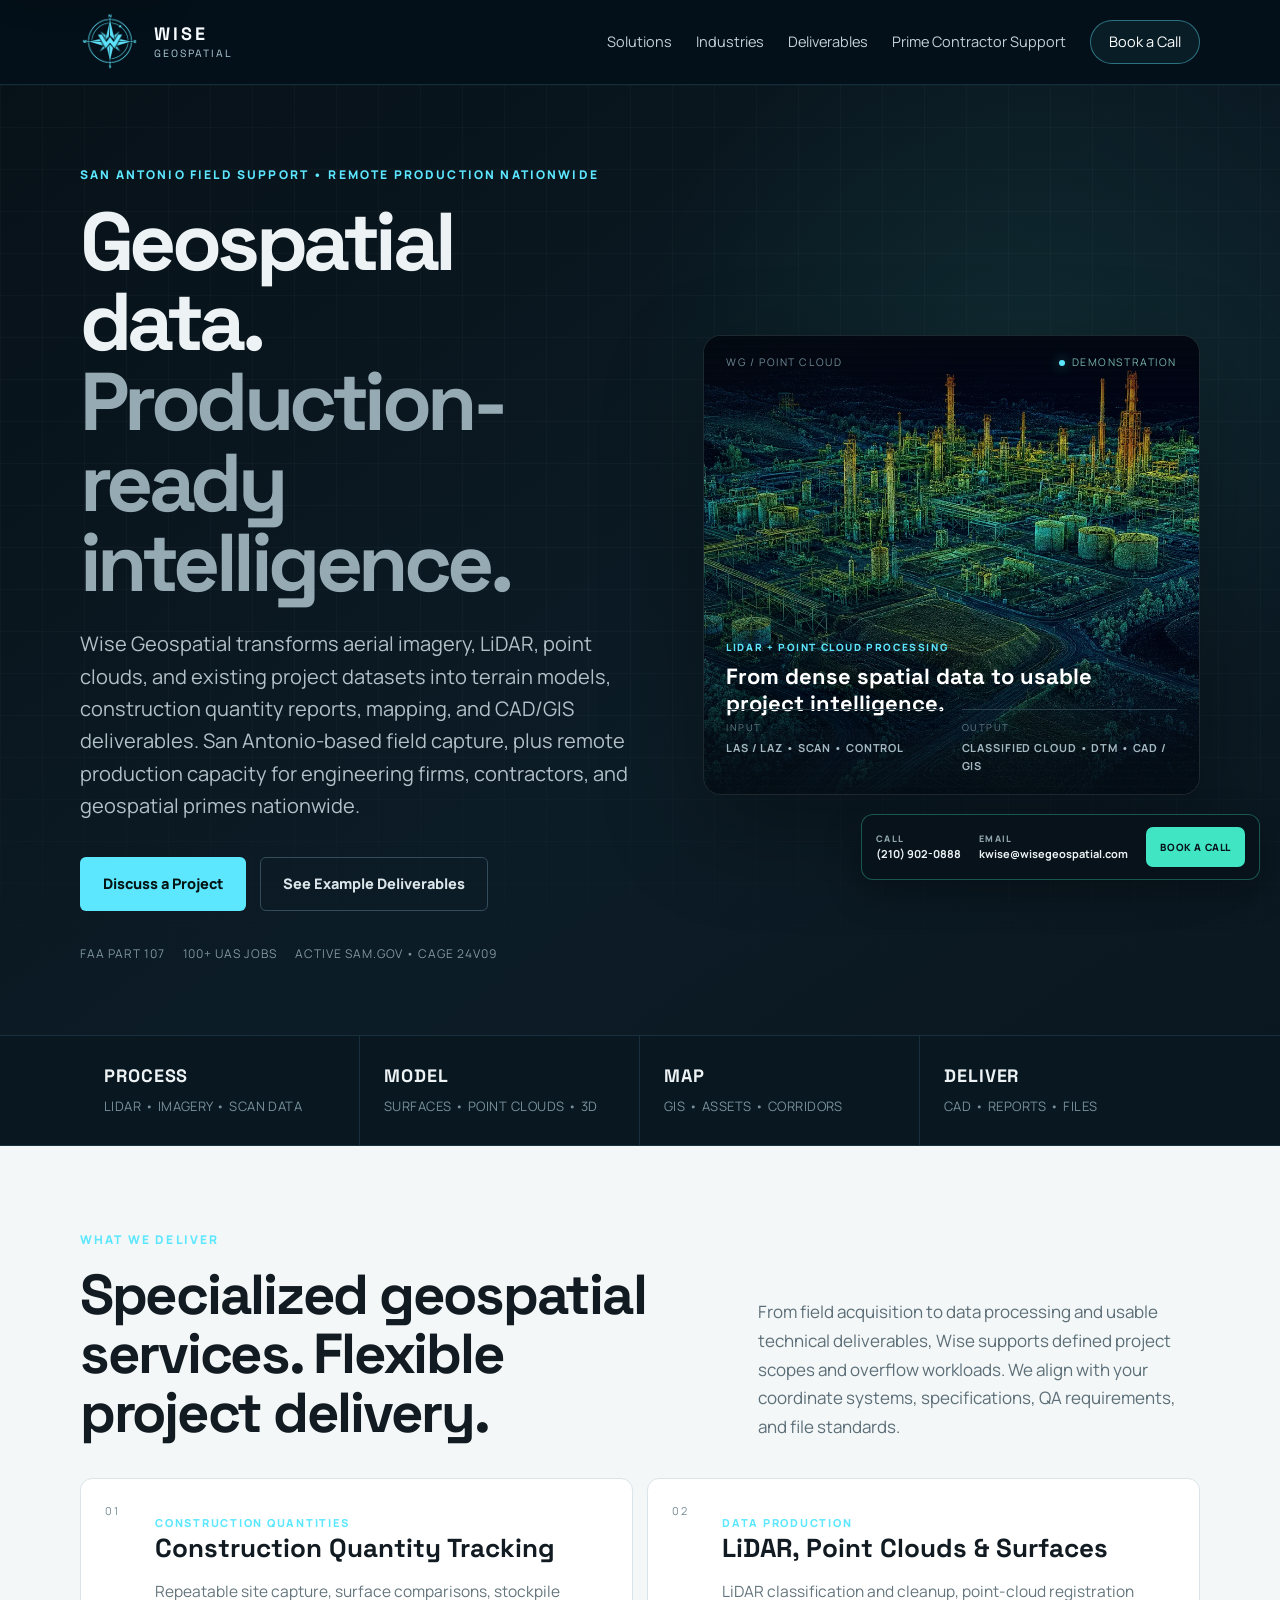
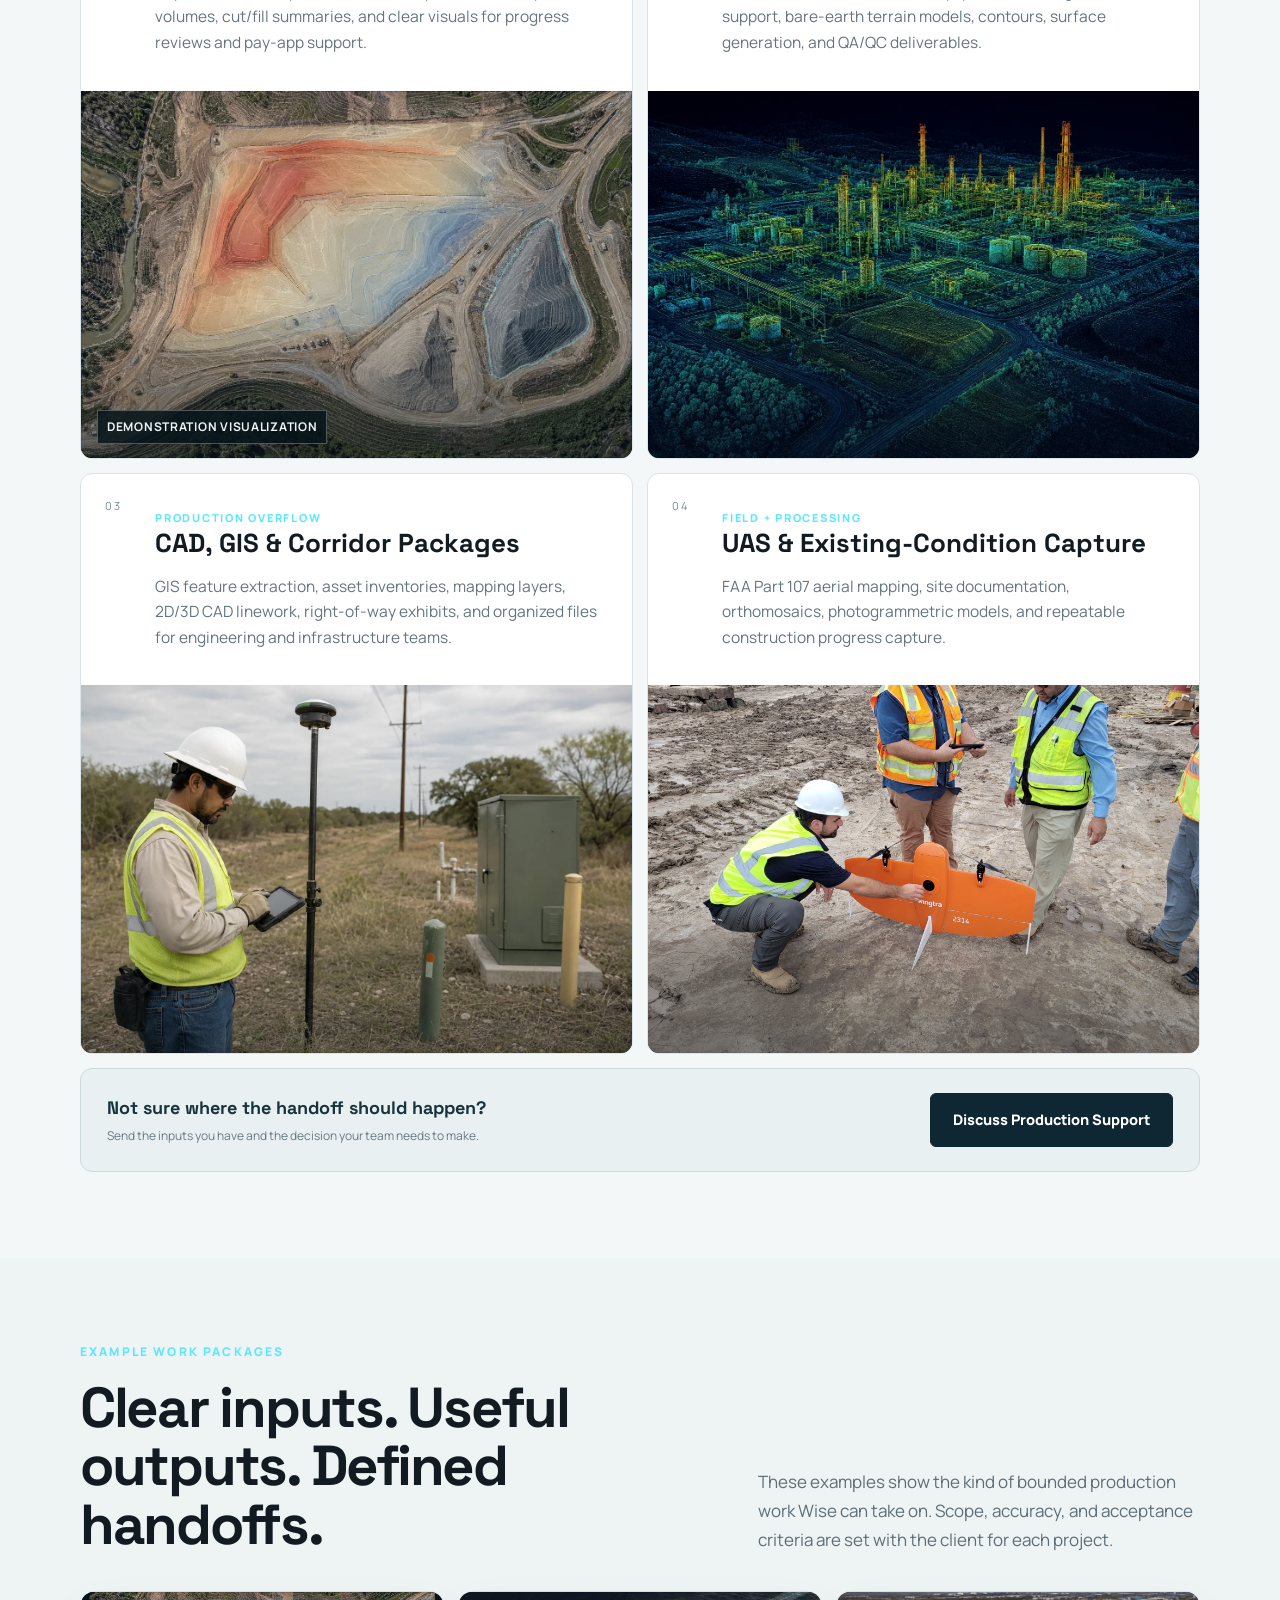
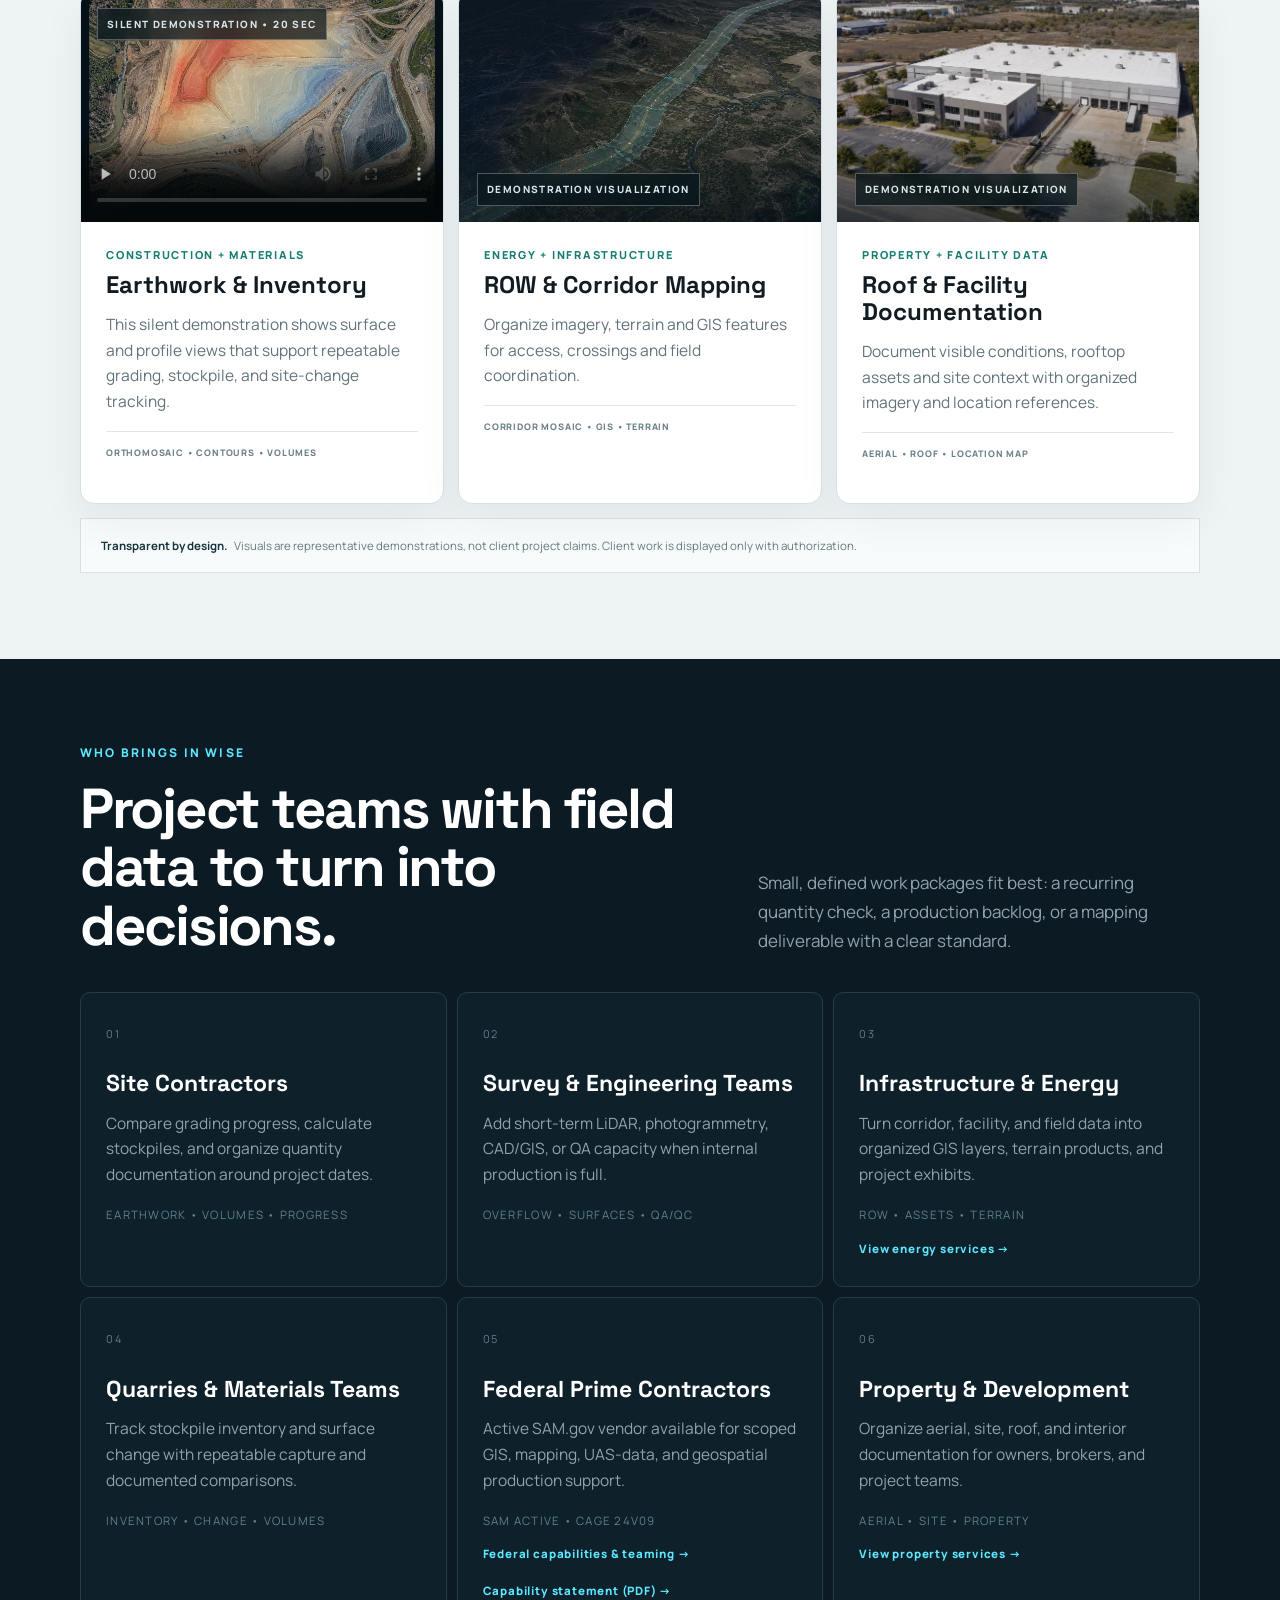
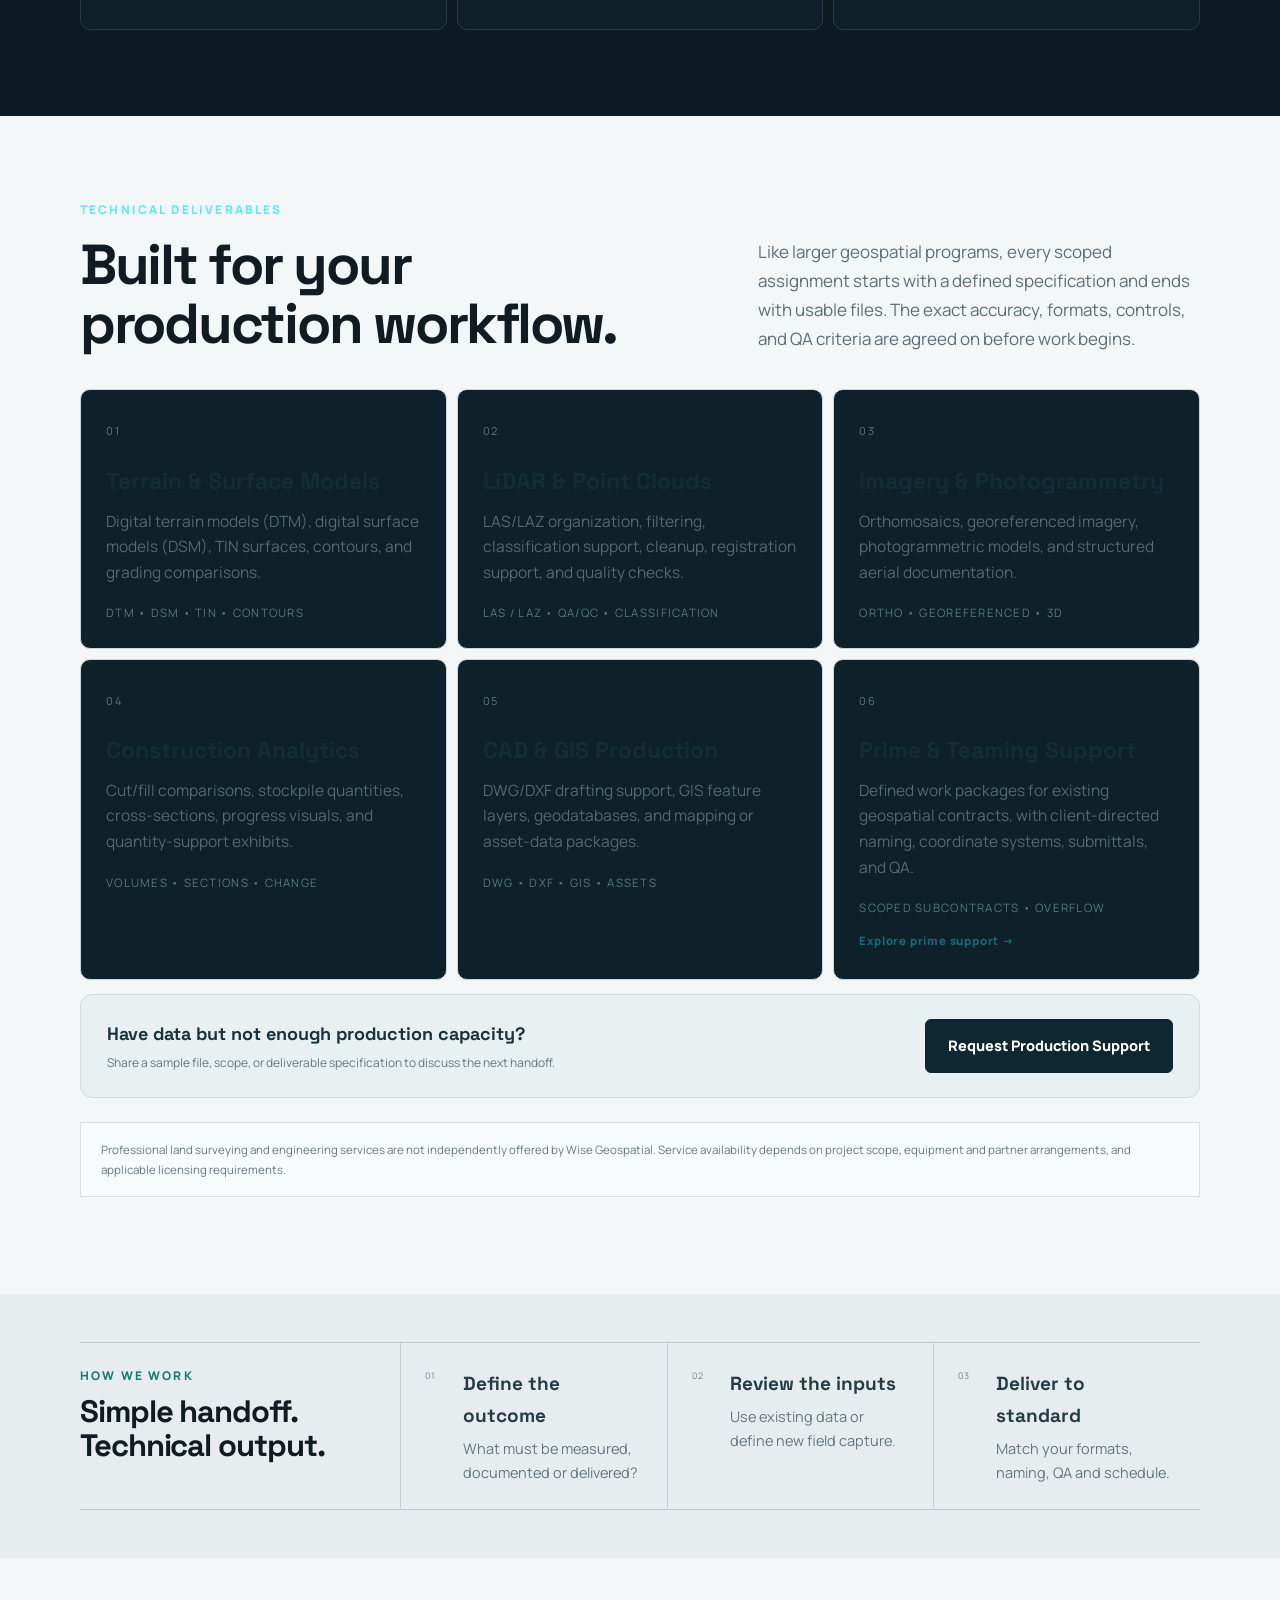
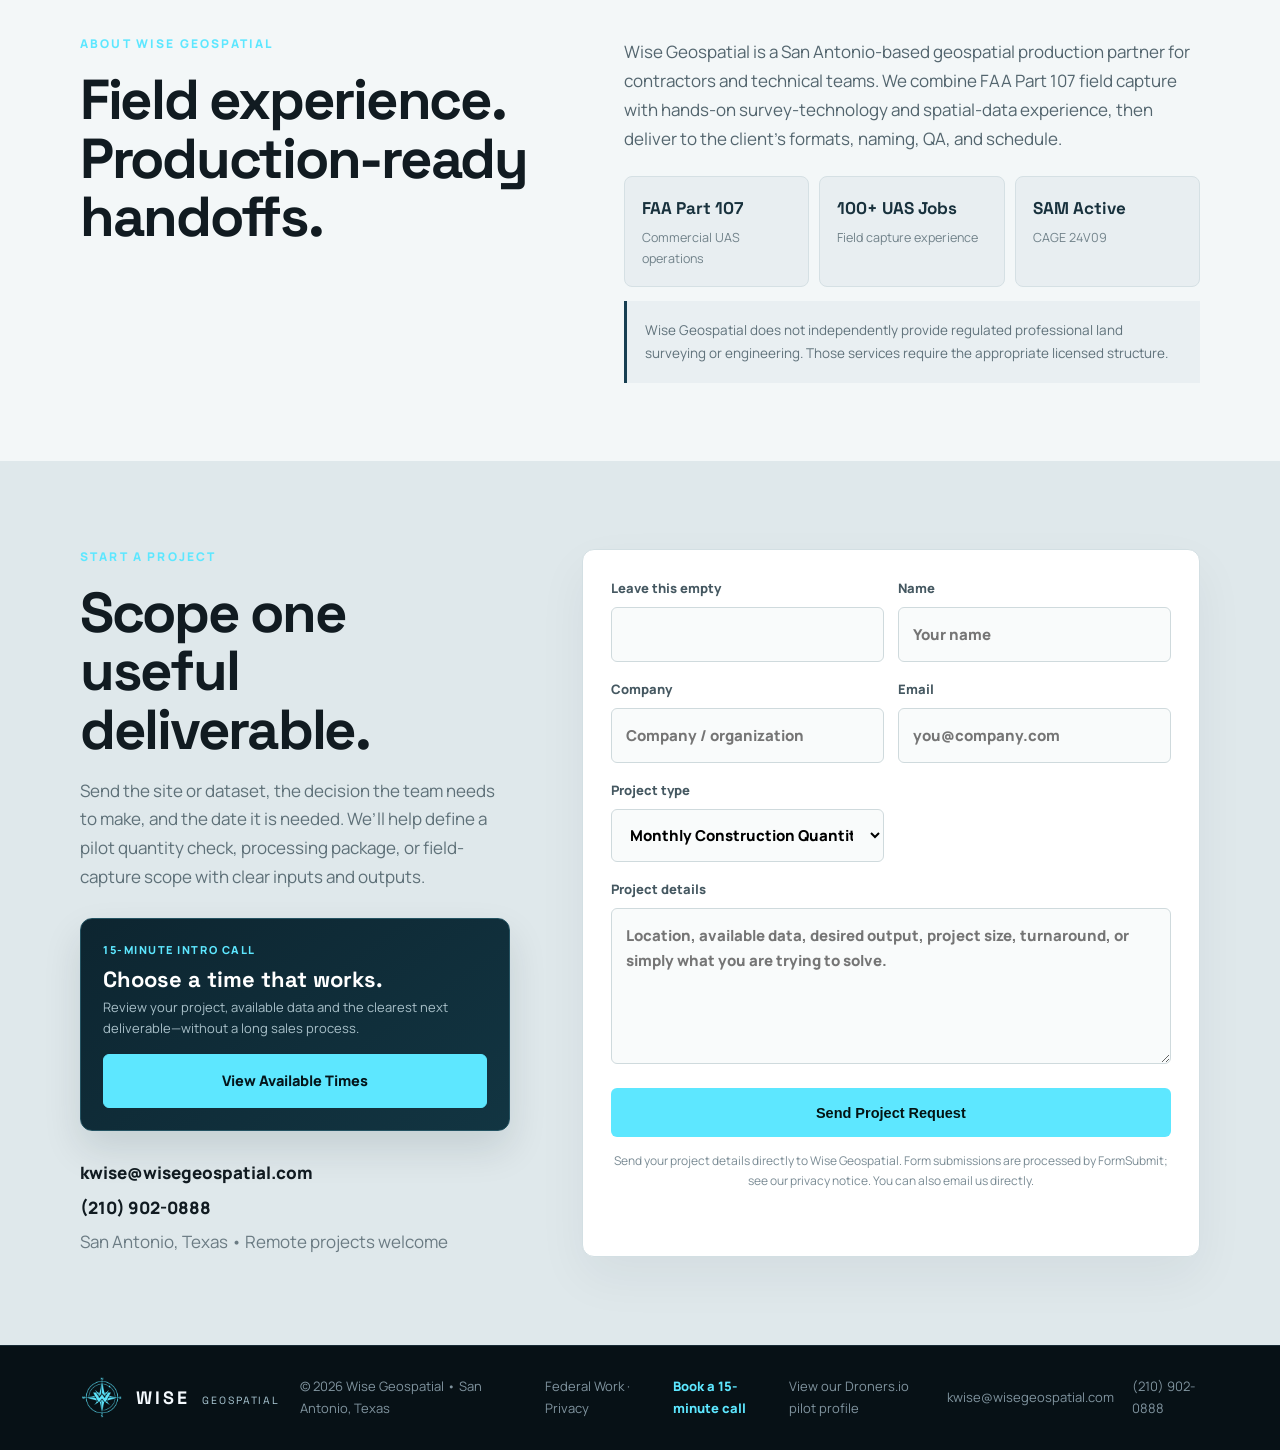
==== commit ee6616f3: "Enable direct HTTPS project request form on index.html" ====
--- a/index.html
+++ b/index.html
@@ -21,7 +21,7 @@
   <link rel="preconnect" href="https://fonts.googleapis.com">
   <link rel="preconnect" href="https://fonts.gstatic.com" crossorigin>
   <link href="https://fonts.googleapis.com/css2?family=Manrope:wght@400;500;600;700;800&family=Space+Grotesk:wght@500;600;700&display=swap" rel="stylesheet">
-  <link rel="stylesheet" href="styles.css?v=site-quality-20261028-2" />
+  <link rel="stylesheet" href="styles.css?v=site-quality-20261028-final" />
   <!-- Google Analytics 4 — Google tag installation -->
   <script async src="https://www.googletagmanager.com/gtag/js?id=G-041DCY5B3D"></script>
   <script>
@@ -145,13 +145,13 @@
 
 <section class="section about" id="about"><div class="container about-grid"><div><p class="eyebrow">ABOUT WISE GEOSPATIAL</p><h2>Field experience. Production-ready handoffs.</h2></div><div><p>Wise Geospatial is a San Antonio-based geospatial production partner for contractors and technical teams. We combine FAA Part 107 field capture with hands-on survey-technology and spatial-data experience, then deliver to the client’s formats, naming, QA, and schedule.</p><div class="cred-box"><div><strong>FAA Part 107</strong><span>Commercial UAS operations</span></div><div><strong>100+ UAS Jobs</strong><span>Field capture experience</span></div><div><strong>SAM Active</strong><span>CAGE 24V09</span></div></div><div class="note">Wise Geospatial does not independently provide regulated professional land surveying or engineering. Those services require the appropriate licensed structure.</div></div></div></section>
 
-<section class="section quote" id="quote"><div class="container quote-grid"><div><p class="eyebrow">START A PROJECT</p><h2>Scope one useful deliverable.</h2><p>Send the site or dataset, the decision the team needs to make, and the date it is needed. We’ll help define a pilot quantity check, processing package, or field-capture scope with clear inputs and outputs.</p><div class="booking-card"><span>15-MINUTE INTRO CALL</span><strong>Choose a time that works.</strong><small>Review your project, available data and the clearest next deliverable—without a long sales process.</small><a class="btn calendar-btn booking-link" href="https://calendar.app.google/kaoqQgkgv8akGxPDA" target="_blank" rel="noopener noreferrer">View Available Times</a></div><div class="contact-block"><a href="mailto:kwise@wisegeospatial.com" aria-label="Email Wise Geospatial">kwise@wisegeospatial.com</a><a href="tel:+12109020888" aria-label="Call Wise Geospatial at (210) 902-0888">(210) 902-0888</a><span>San Antonio, Texas • Remote projects welcome</span></div></div><form id="quoteForm" aria-describedby="form-help"><label>Name<input name="name" autocomplete="name" required placeholder="Your name"></label><label>Company<input name="company" autocomplete="organization" placeholder="Company / organization"></label><label>Email<input name="email" type="email" autocomplete="email" required placeholder="you@company.com"></label><label>Project type<select name="type" required><option>Monthly Construction Quantities / Progress</option><option>Stockpile / Earthwork Volumes</option><option>LiDAR / Point Cloud Processing</option><option>Photogrammetry / Orthomosaic</option><option>GIS / CAD Production Overflow</option><option>Federal / Prime Contractor Geospatial Support</option><option>UAS / Site Documentation</option><option>Energy / ROW / Corridor Mapping</option><option>Property Documentation / Listing Media</option><option>Scanning / Existing Conditions</option><option>Other / Not Sure Yet</option></select></label><label class="full">Project details<textarea name="details" required rows="5" placeholder="Location, available data, desired output, project size, turnaround, or simply what you are trying to solve."></textarea></label><button class="btn primary full" type="submit">Prepare Project Email</button><p class="form-note full" id="form-help">Your email app will open with the project details pre-filled for review before sending.</p><p class="form-status full" role="status" aria-live="polite"></p><noscript><p class="form-note full">JavaScript is unavailable. Email the project details directly to kwise@wisegeospatial.com.</p></noscript></form></div></section>
+<section class="section quote" id="quote"><div class="container quote-grid"><div><p class="eyebrow">START A PROJECT</p><h2>Scope one useful deliverable.</h2><p>Send the site or dataset, the decision the team needs to make, and the date it is needed. We’ll help define a pilot quantity check, processing package, or field-capture scope with clear inputs and outputs.</p><div class="booking-card"><span>15-MINUTE INTRO CALL</span><strong>Choose a time that works.</strong><small>Review your project, available data and the clearest next deliverable—without a long sales process.</small><a class="btn calendar-btn booking-link" href="https://calendar.app.google/kaoqQgkgv8akGxPDA" target="_blank" rel="noopener noreferrer">View Available Times</a></div><div class="contact-block"><a href="mailto:kwise@wisegeospatial.com" aria-label="Email Wise Geospatial">kwise@wisegeospatial.com</a><a href="tel:+12109020888" aria-label="Call Wise Geospatial at (210) 902-0888">(210) 902-0888</a><span>San Antonio, Texas • Remote projects welcome</span></div></div><form id="quoteForm" method="POST" action="https://formsubmit.co/kwise@wisegeospatial.com" aria-describedby="form-help"><input type="hidden" name="_subject" value="Wise Geospatial — New Project Inquiry"><input type="hidden" name="_next" value="https://wise-geospatial.com/thanks.html"><input type="hidden" name="_template" value="table"><label class="form-honeypot" aria-hidden="true">Leave this empty<input type="text" name="_honey" tabindex="-1" autocomplete="off"></label><label>Name<input name="name" autocomplete="name" required placeholder="Your name"></label><label>Company<input name="company" autocomplete="organization" placeholder="Company / organization"></label><label>Email<input name="email" type="email" autocomplete="email" required placeholder="you@company.com"></label><label>Project type<select name="type" required><option>Monthly Construction Quantities / Progress</option><option>Stockpile / Earthwork Volumes</option><option>LiDAR / Point Cloud Processing</option><option>Photogrammetry / Orthomosaic</option><option>GIS / CAD Production Overflow</option><option>Federal / Prime Contractor Geospatial Support</option><option>UAS / Site Documentation</option><option>Energy / ROW / Corridor Mapping</option><option>Property Documentation / Listing Media</option><option>Scanning / Existing Conditions</option><option>Other / Not Sure Yet</option></select></label><label class="full">Project details<textarea name="details" required rows="5" placeholder="Location, available data, desired output, project size, turnaround, or simply what you are trying to solve."></textarea></label><button class="btn primary full" type="submit">Send Project Request</button><p class="form-note full" id="form-help">Send your project details directly to Wise Geospatial. Form submissions are processed by FormSubmit; <a href="privacy.html">see our privacy notice</a>. You can also <a href="mailto:kwise@wisegeospatial.com">email us directly</a>.</p><p class="form-status full" role="status" aria-live="polite"></p></form></div></section>
 </main>
 
 <footer><div class="container footer-wrap"><a class="brand footer-brand" href="#top" aria-label="Back to top"><strong>WISE</strong><small>GEOSPATIAL</small></a><div>© <span id="year"></span> Wise Geospatial • San Antonio, Texas</div><div><a href="federal-contracting.html">Federal Work</a> · <a href="privacy.html">Privacy</a></div><div class="footer-contact"><a class="booking-link" href="https://calendar.app.google/kaoqQgkgv8akGxPDA" target="_blank" rel="noopener noreferrer">Book a 15-minute call</a><a href="https://droners.io/accounts/wisegeotx/" target="_blank" rel="noopener noreferrer">View our Droners.io pilot profile</a><a href="mailto:kwise@wisegeospatial.com">kwise@wisegeospatial.com</a><a href="tel:+12109020888">(210) 902-0888</a></div></div></footer>
 <script type="application/ld+json">
 {"@context":"https://schema.org","@type":"ProfessionalService","name":"Wise Geospatial","url":"https://wise-geospatial.com/","logo":"https://wise-geospatial.com/assets/wise-geospatial-compass-orbit-logo.png","image":"https://wise-geospatial.com/assets/demo-lidar-industrial.webp","email":"kwise@wisegeospatial.com","telephone":"+1-210-902-0888","address":{"@type":"PostalAddress","addressLocality":"San Antonio","addressRegion":"TX","addressCountry":"US"},"geo":{"@type":"GeoCoordinates","latitude":29.4241,"longitude":-98.4936},"areaServed":[{"@type":"City","name":"San Antonio"},{"@type":"AdministrativeArea","name":"Texas"}],"description":"San Antonio-based UAS capture, property documentation and geospatial production support including LiDAR, photogrammetry, point-cloud processing, GIS, CAD, scanning and remote-sensing data processing.","hasOfferCatalog":{"@type":"OfferCatalog","name":"Wise Geospatial services","itemListElement":[{"@type":"Offer","itemOffered":{"@type":"Service","name":"UAS mapping and site documentation"}},{"@type":"Offer","itemOffered":{"@type":"Service","name":"Property documentation and listing media"}},{"@type":"Offer","itemOffered":{"@type":"Service","name":"LiDAR and point-cloud processing"}},{"@type":"Offer","itemOffered":{"@type":"Service","name":"GIS and CAD production support"}}]}}
 </script>
-<script src="script.js?v=site-quality-20261028"></script>
+<script src="script.js?v=direct-contact-20261028"></script>
 </body>
 </html>
--- a/styles.css
+++ b/styles.css
@@ -503,3 +503,11 @@
   body.home-page .hero-actions{margin:17px 0 14px}
   body.home-page .credential-row{margin-top:0;gap:8px}
 }
+
+/* Mobile legibility: avoid iOS input auto-zoom and undersized descriptions. */
+@media(max-width:760px){
+  #services .feature-grid .feature p:not(.tag){font-size:14px;line-height:1.5}
+  #services .feature-grid .feature .tag{font-size:10px!important}
+  body.home-page .hero-actions .btn{font-size:14px}
+  input,select,textarea{font-size:16px!important}
+}
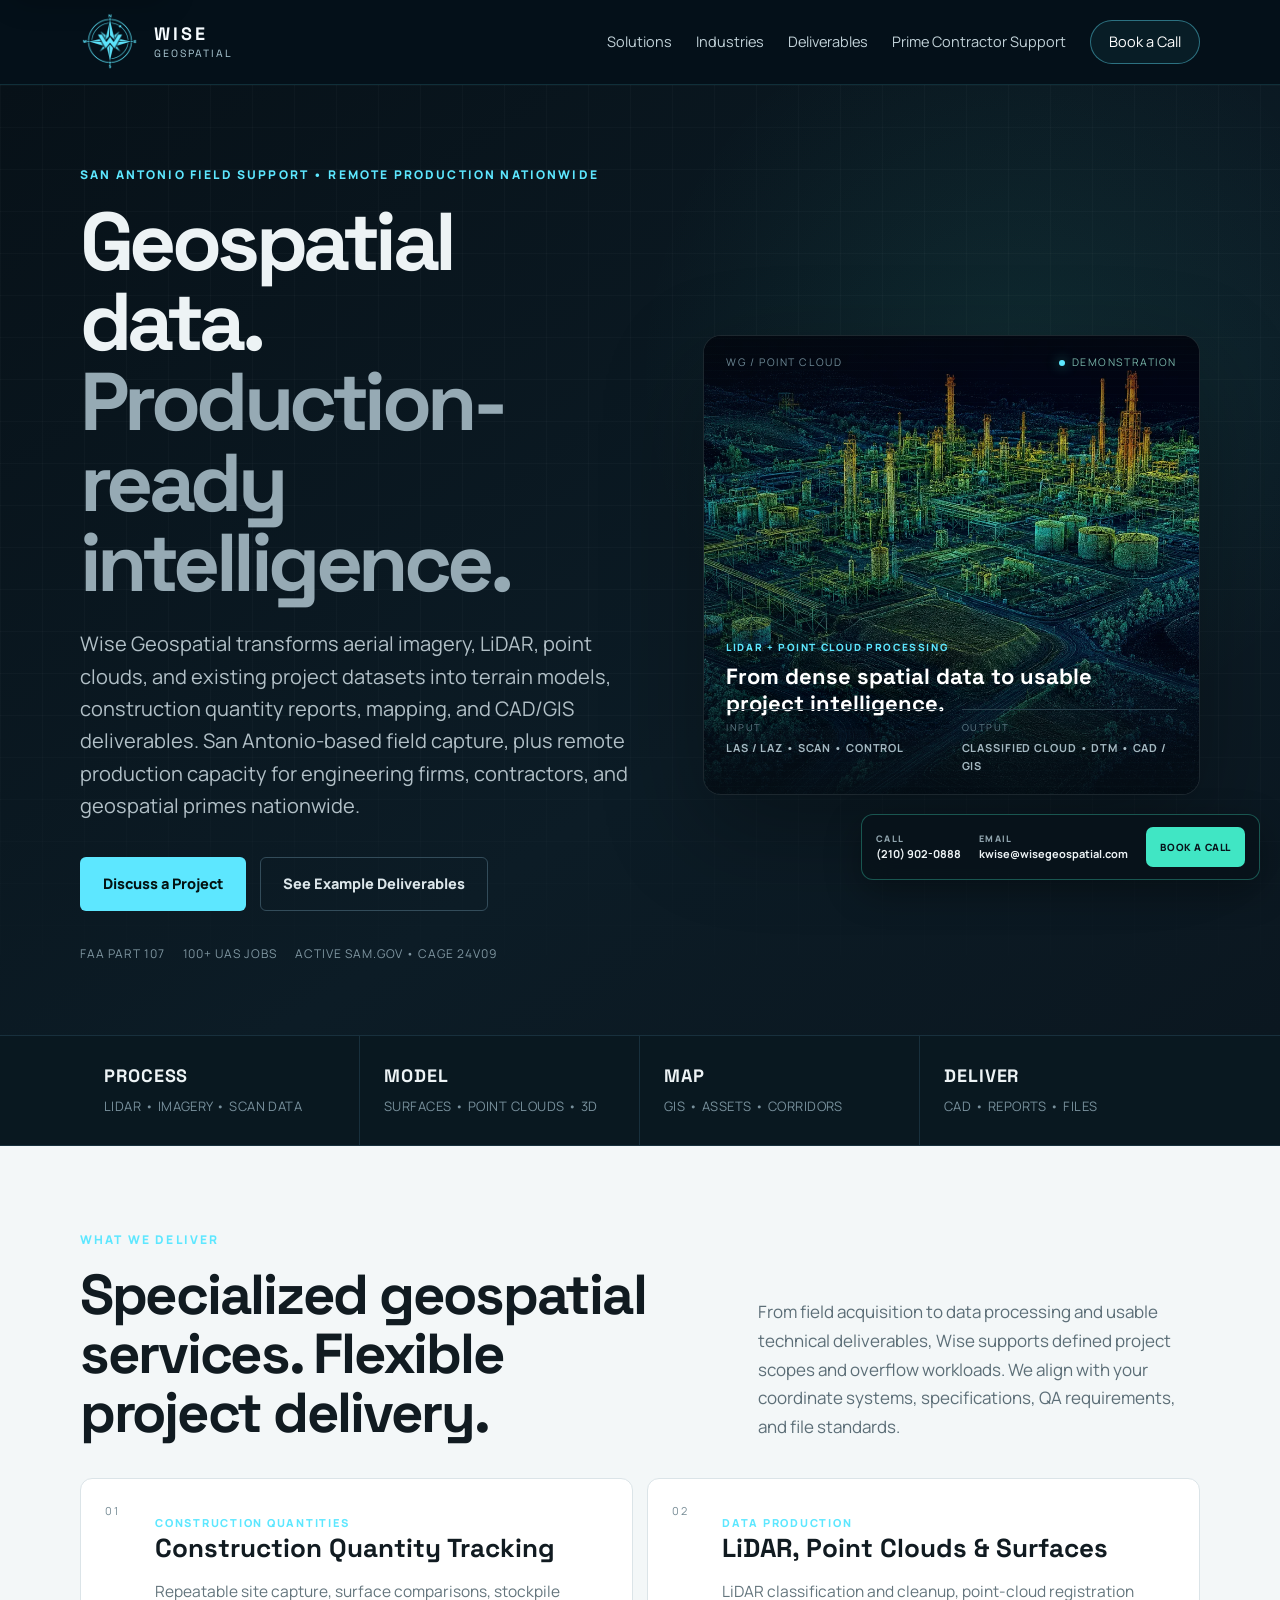
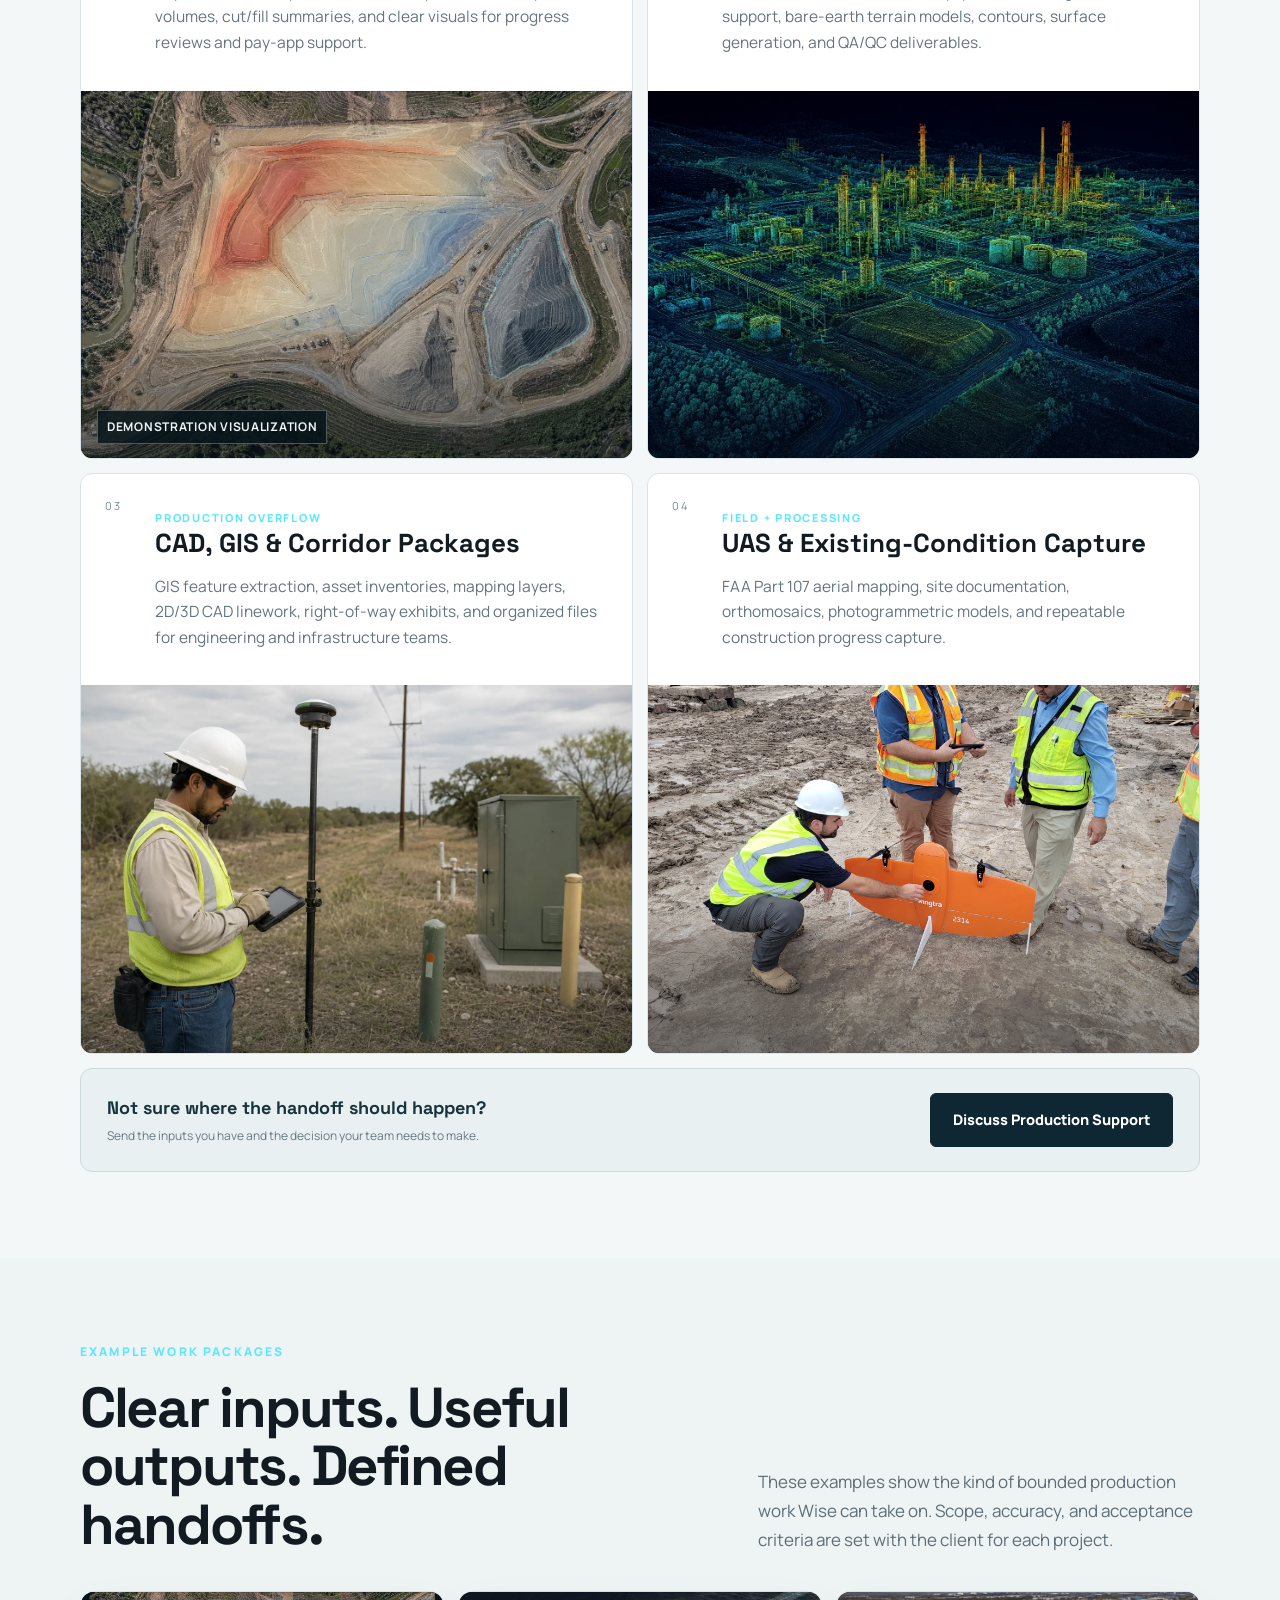
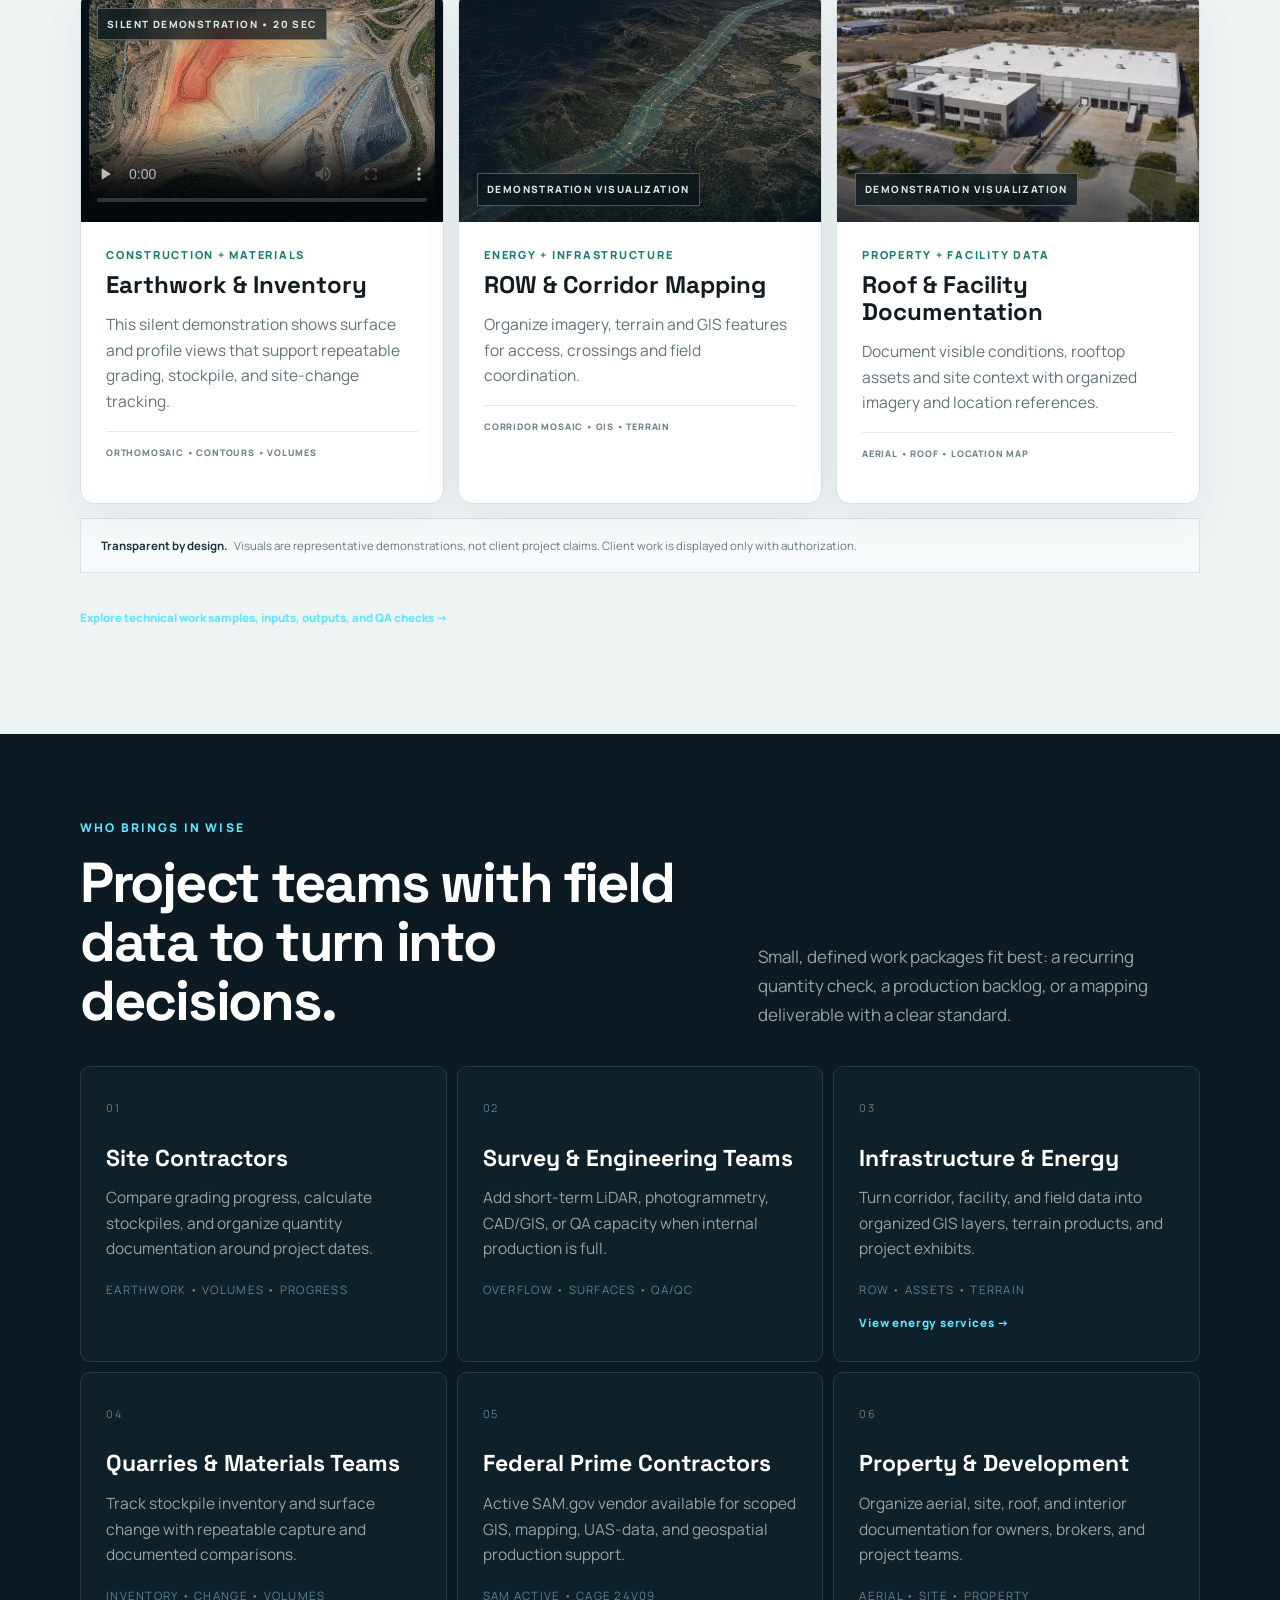
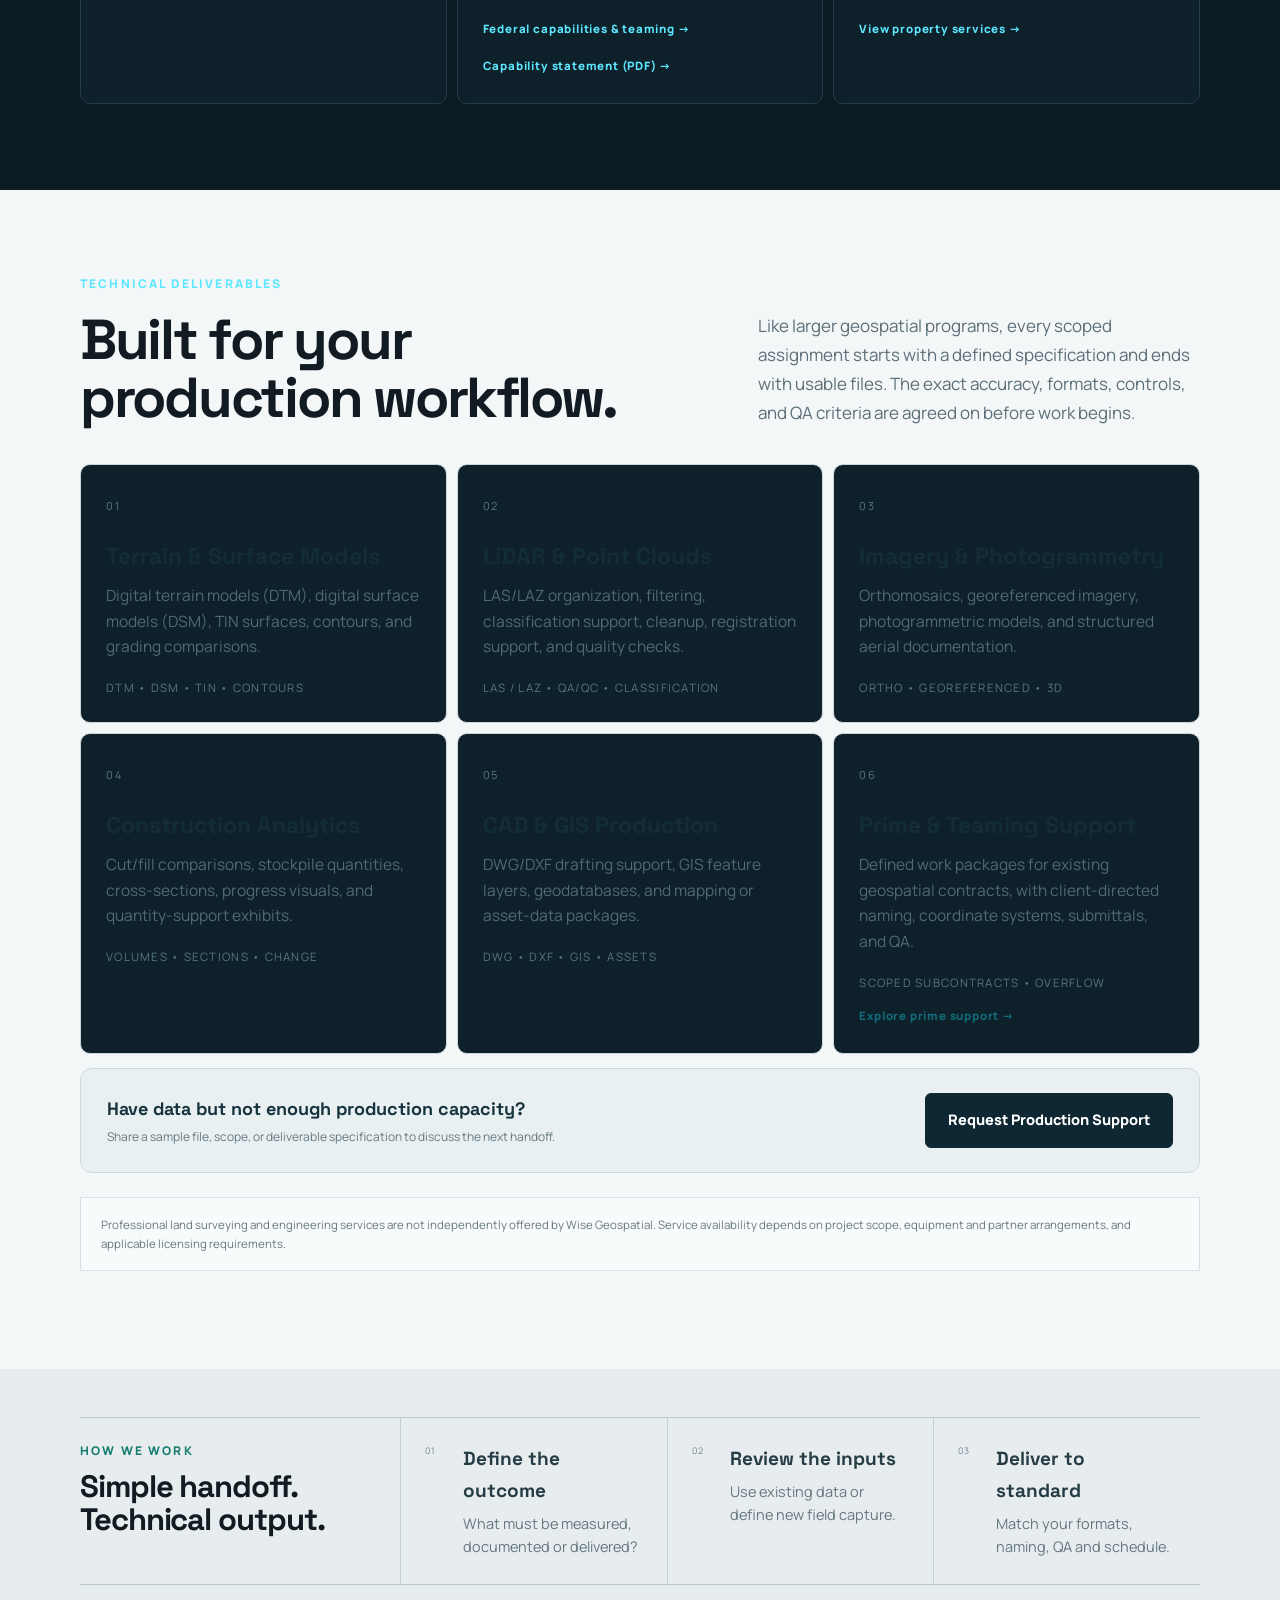
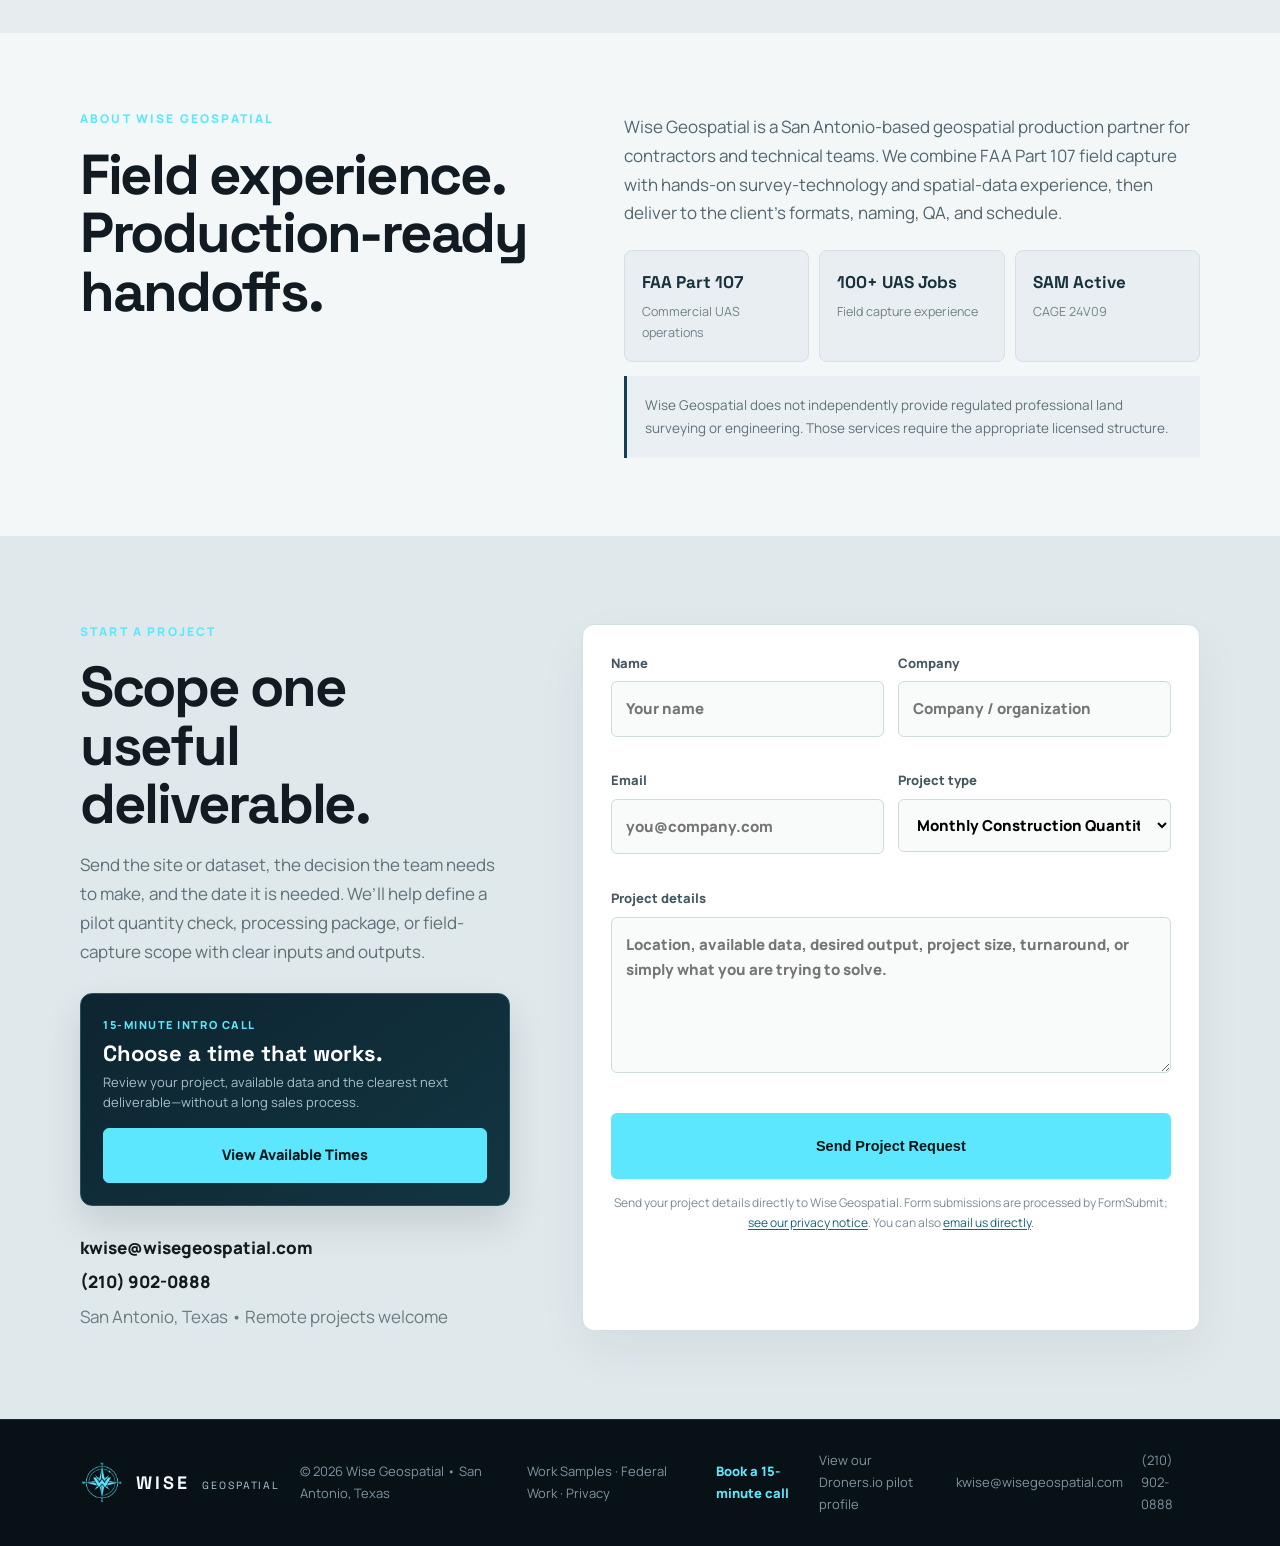
==== commit a70b36d5: "Connect homepage case-study examples to detailed technical work samples" ====
--- a/index.html
+++ b/index.html
@@ -101,7 +101,7 @@
         <div class="project-copy"><p class="project-type">PROPERTY + FACILITY DATA</p><h3>Roof & Facility Documentation</h3><p>Document visible conditions, rooftop assets and site context with organized imagery and location references.</p><p class="project-output">AERIAL • ROOF • LOCATION MAP</p></div>
       </article>
     </div>
-    <div class="demo-note"><strong>Transparent by design.</strong> Visuals are representative demonstrations, not client project claims. Client work is displayed only with authorization.</div>
+    <div class="demo-note"><strong>Transparent by design.</strong> Visuals are representative demonstrations, not client project claims. Client work is displayed only with authorization.</div><p class="samples-link"><a class="text-link" href="work-samples.html">Explore technical work samples, inputs, outputs, and QA checks →</a></p>
   </div>
 </section>
 <section class="section dark" id="industries">
@@ -148,7 +148,7 @@
 <section class="section quote" id="quote"><div class="container quote-grid"><div><p class="eyebrow">START A PROJECT</p><h2>Scope one useful deliverable.</h2><p>Send the site or dataset, the decision the team needs to make, and the date it is needed. We’ll help define a pilot quantity check, processing package, or field-capture scope with clear inputs and outputs.</p><div class="booking-card"><span>15-MINUTE INTRO CALL</span><strong>Choose a time that works.</strong><small>Review your project, available data and the clearest next deliverable—without a long sales process.</small><a class="btn calendar-btn booking-link" href="https://calendar.app.google/kaoqQgkgv8akGxPDA" target="_blank" rel="noopener noreferrer">View Available Times</a></div><div class="contact-block"><a href="mailto:kwise@wisegeospatial.com" aria-label="Email Wise Geospatial">kwise@wisegeospatial.com</a><a href="tel:+12109020888" aria-label="Call Wise Geospatial at (210) 902-0888">(210) 902-0888</a><span>San Antonio, Texas • Remote projects welcome</span></div></div><form id="quoteForm" method="POST" action="https://formsubmit.co/kwise@wisegeospatial.com" aria-describedby="form-help"><input type="hidden" name="_subject" value="Wise Geospatial — New Project Inquiry"><input type="hidden" name="_next" value="https://wise-geospatial.com/thanks.html"><input type="hidden" name="_template" value="table"><label class="form-honeypot" aria-hidden="true">Leave this empty<input type="text" name="_honey" tabindex="-1" autocomplete="off"></label><label>Name<input name="name" autocomplete="name" required placeholder="Your name"></label><label>Company<input name="company" autocomplete="organization" placeholder="Company / organization"></label><label>Email<input name="email" type="email" autocomplete="email" required placeholder="you@company.com"></label><label>Project type<select name="type" required><option>Monthly Construction Quantities / Progress</option><option>Stockpile / Earthwork Volumes</option><option>LiDAR / Point Cloud Processing</option><option>Photogrammetry / Orthomosaic</option><option>GIS / CAD Production Overflow</option><option>Federal / Prime Contractor Geospatial Support</option><option>UAS / Site Documentation</option><option>Energy / ROW / Corridor Mapping</option><option>Property Documentation / Listing Media</option><option>Scanning / Existing Conditions</option><option>Other / Not Sure Yet</option></select></label><label class="full">Project details<textarea name="details" required rows="5" placeholder="Location, available data, desired output, project size, turnaround, or simply what you are trying to solve."></textarea></label><button class="btn primary full" type="submit">Send Project Request</button><p class="form-note full" id="form-help">Send your project details directly to Wise Geospatial. Form submissions are processed by FormSubmit; <a href="privacy.html">see our privacy notice</a>. You can also <a href="mailto:kwise@wisegeospatial.com">email us directly</a>.</p><p class="form-status full" role="status" aria-live="polite"></p></form></div></section>
 </main>
 
-<footer><div class="container footer-wrap"><a class="brand footer-brand" href="#top" aria-label="Back to top"><strong>WISE</strong><small>GEOSPATIAL</small></a><div>© <span id="year"></span> Wise Geospatial • San Antonio, Texas</div><div><a href="federal-contracting.html">Federal Work</a> · <a href="privacy.html">Privacy</a></div><div class="footer-contact"><a class="booking-link" href="https://calendar.app.google/kaoqQgkgv8akGxPDA" target="_blank" rel="noopener noreferrer">Book a 15-minute call</a><a href="https://droners.io/accounts/wisegeotx/" target="_blank" rel="noopener noreferrer">View our Droners.io pilot profile</a><a href="mailto:kwise@wisegeospatial.com">kwise@wisegeospatial.com</a><a href="tel:+12109020888">(210) 902-0888</a></div></div></footer>
+<footer><div class="container footer-wrap"><a class="brand footer-brand" href="#top" aria-label="Back to top"><strong>WISE</strong><small>GEOSPATIAL</small></a><div>© <span id="year"></span> Wise Geospatial • San Antonio, Texas</div><div><a href="work-samples.html">Work Samples</a> · <a href="federal-contracting.html">Federal Work</a> · <a href="privacy.html">Privacy</a></div><div class="footer-contact"><a class="booking-link" href="https://calendar.app.google/kaoqQgkgv8akGxPDA" target="_blank" rel="noopener noreferrer">Book a 15-minute call</a><a href="https://droners.io/accounts/wisegeotx/" target="_blank" rel="noopener noreferrer">View our Droners.io pilot profile</a><a href="mailto:kwise@wisegeospatial.com">kwise@wisegeospatial.com</a><a href="tel:+12109020888">(210) 902-0888</a></div></div></footer>
 <script type="application/ld+json">
 {"@context":"https://schema.org","@type":"ProfessionalService","name":"Wise Geospatial","url":"https://wise-geospatial.com/","logo":"https://wise-geospatial.com/assets/wise-geospatial-compass-orbit-logo.png","image":"https://wise-geospatial.com/assets/demo-lidar-industrial.webp","email":"kwise@wisegeospatial.com","telephone":"+1-210-902-0888","address":{"@type":"PostalAddress","addressLocality":"San Antonio","addressRegion":"TX","addressCountry":"US"},"geo":{"@type":"GeoCoordinates","latitude":29.4241,"longitude":-98.4936},"areaServed":[{"@type":"City","name":"San Antonio"},{"@type":"AdministrativeArea","name":"Texas"}],"description":"San Antonio-based UAS capture, property documentation and geospatial production support including LiDAR, photogrammetry, point-cloud processing, GIS, CAD, scanning and remote-sensing data processing.","hasOfferCatalog":{"@type":"OfferCatalog","name":"Wise Geospatial services","itemListElement":[{"@type":"Offer","itemOffered":{"@type":"Service","name":"UAS mapping and site documentation"}},{"@type":"Offer","itemOffered":{"@type":"Service","name":"Property documentation and listing media"}},{"@type":"Offer","itemOffered":{"@type":"Service","name":"LiDAR and point-cloud processing"}},{"@type":"Offer","itemOffered":{"@type":"Service","name":"GIS and CAD production support"}}]}}
 </script>
--- a/styles.css
+++ b/styles.css
@@ -511,3 +511,8 @@
   body.home-page .hero-actions .btn{font-size:14px}
   input,select,textarea{font-size:16px!important}
 }
+
+/* Contact form: invisible spam trap; visible assurance and focus treatment. */
+.form-honeypot{position:absolute!important;width:1px!important;height:1px!important;padding:0!important;margin:-1px!important;overflow:hidden!important;clip:rect(0,0,0,0)!important;white-space:nowrap!important;border:0!important}
+#quoteForm .form-note a{color:#126478;text-decoration:underline;text-underline-offset:2px}
+#quoteForm button[type="submit"]:disabled{opacity:.7;cursor:progress}
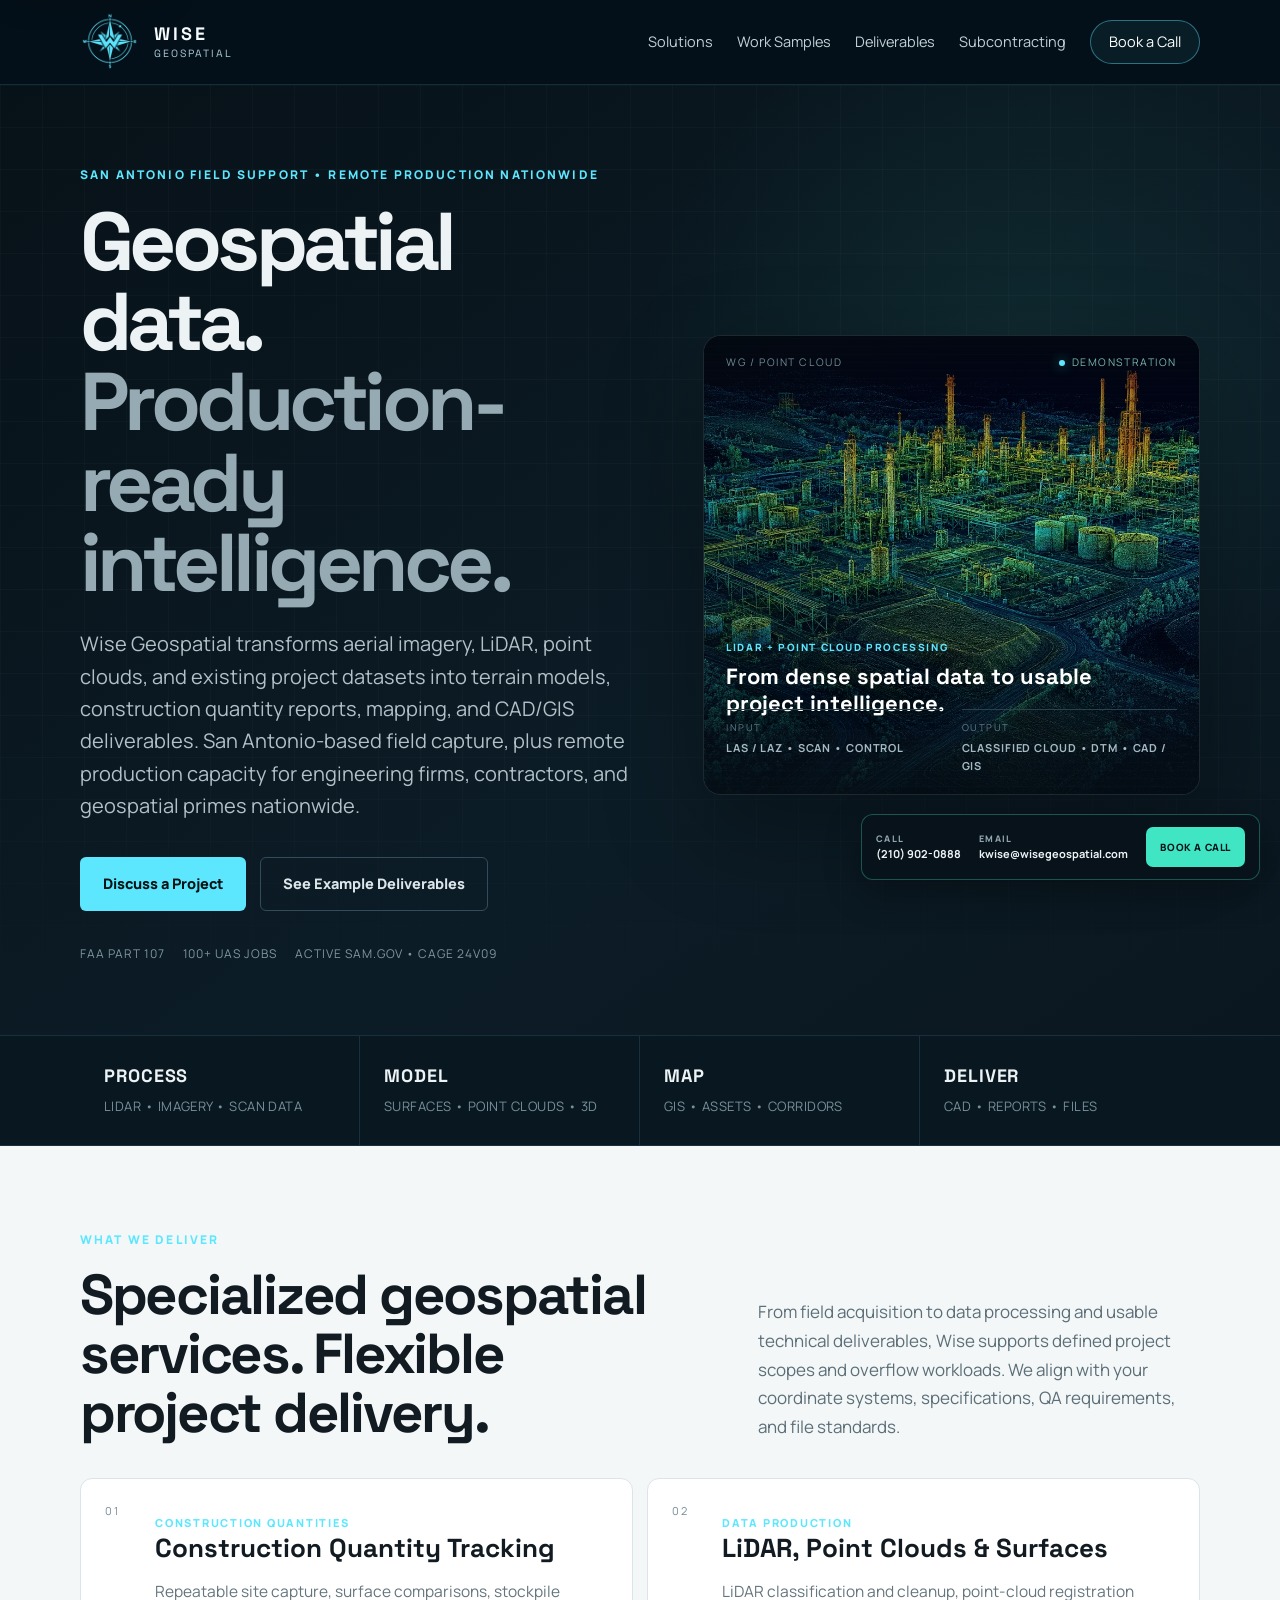
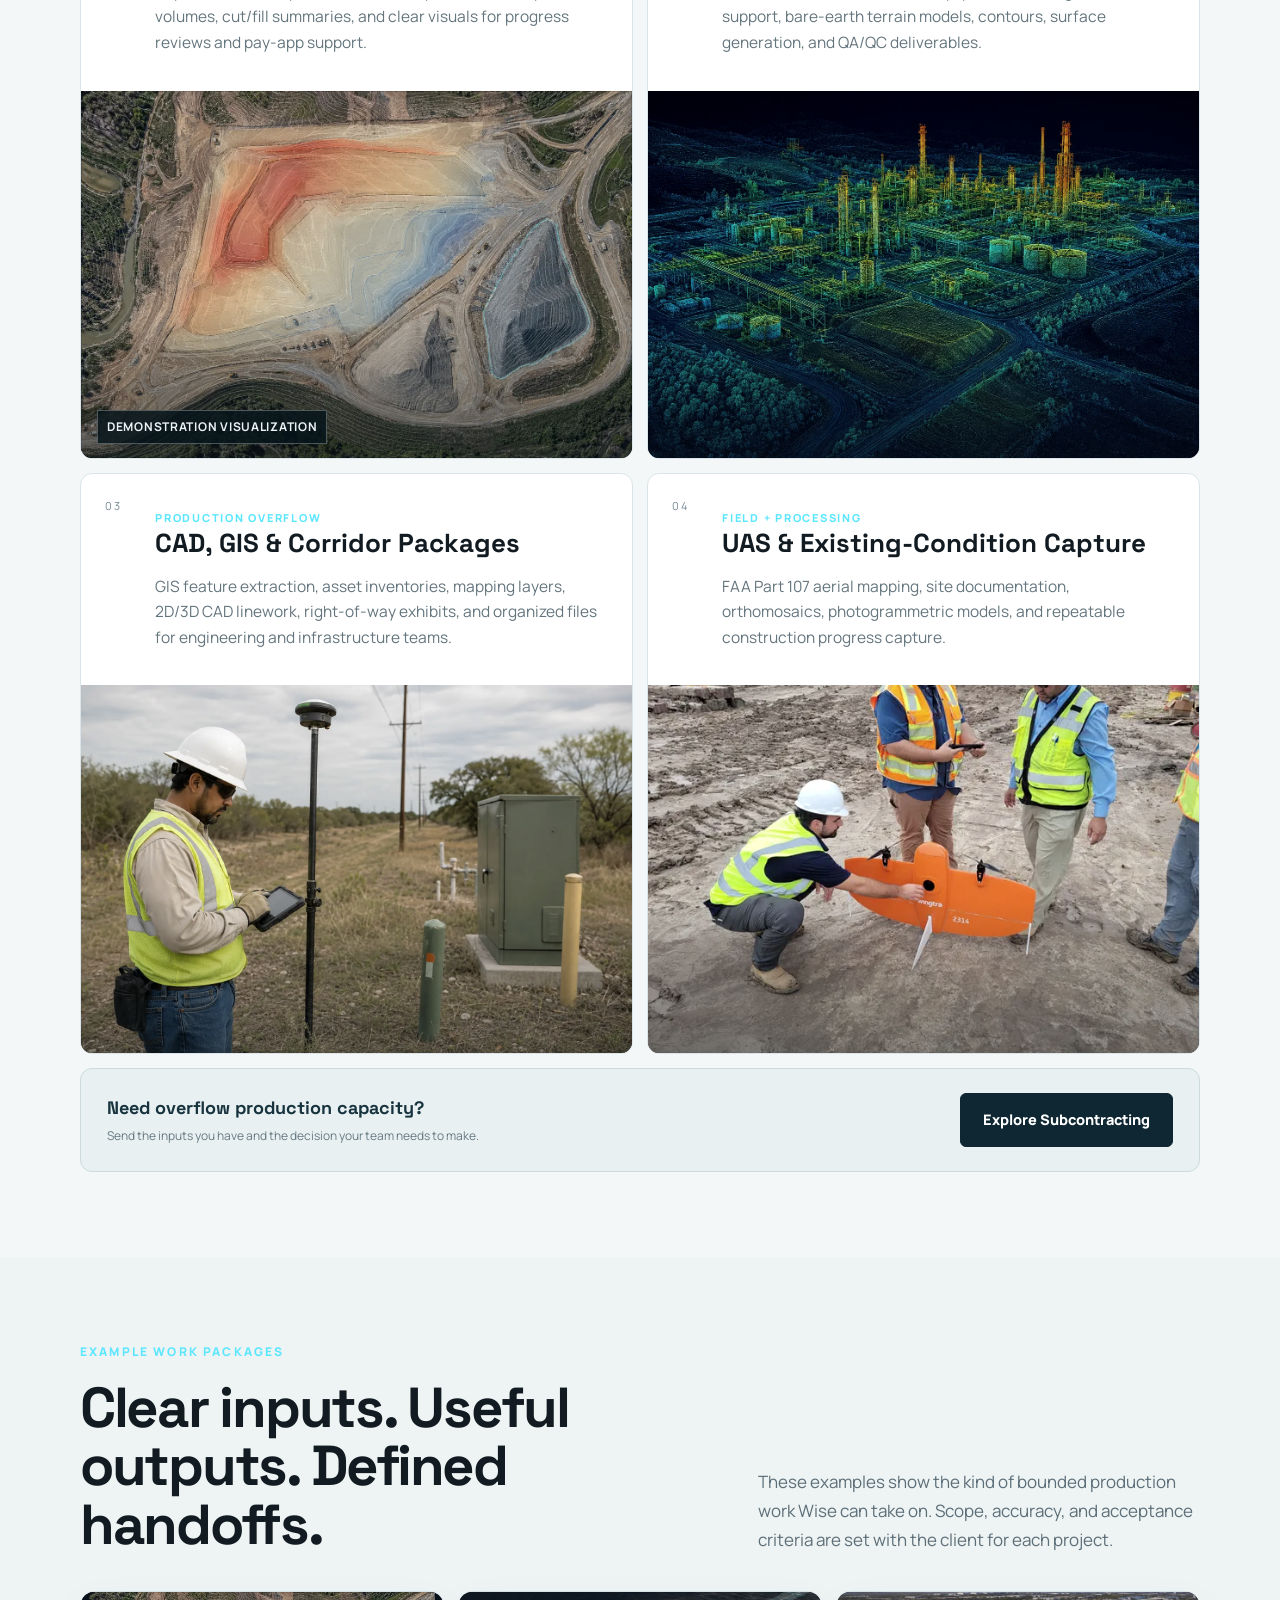
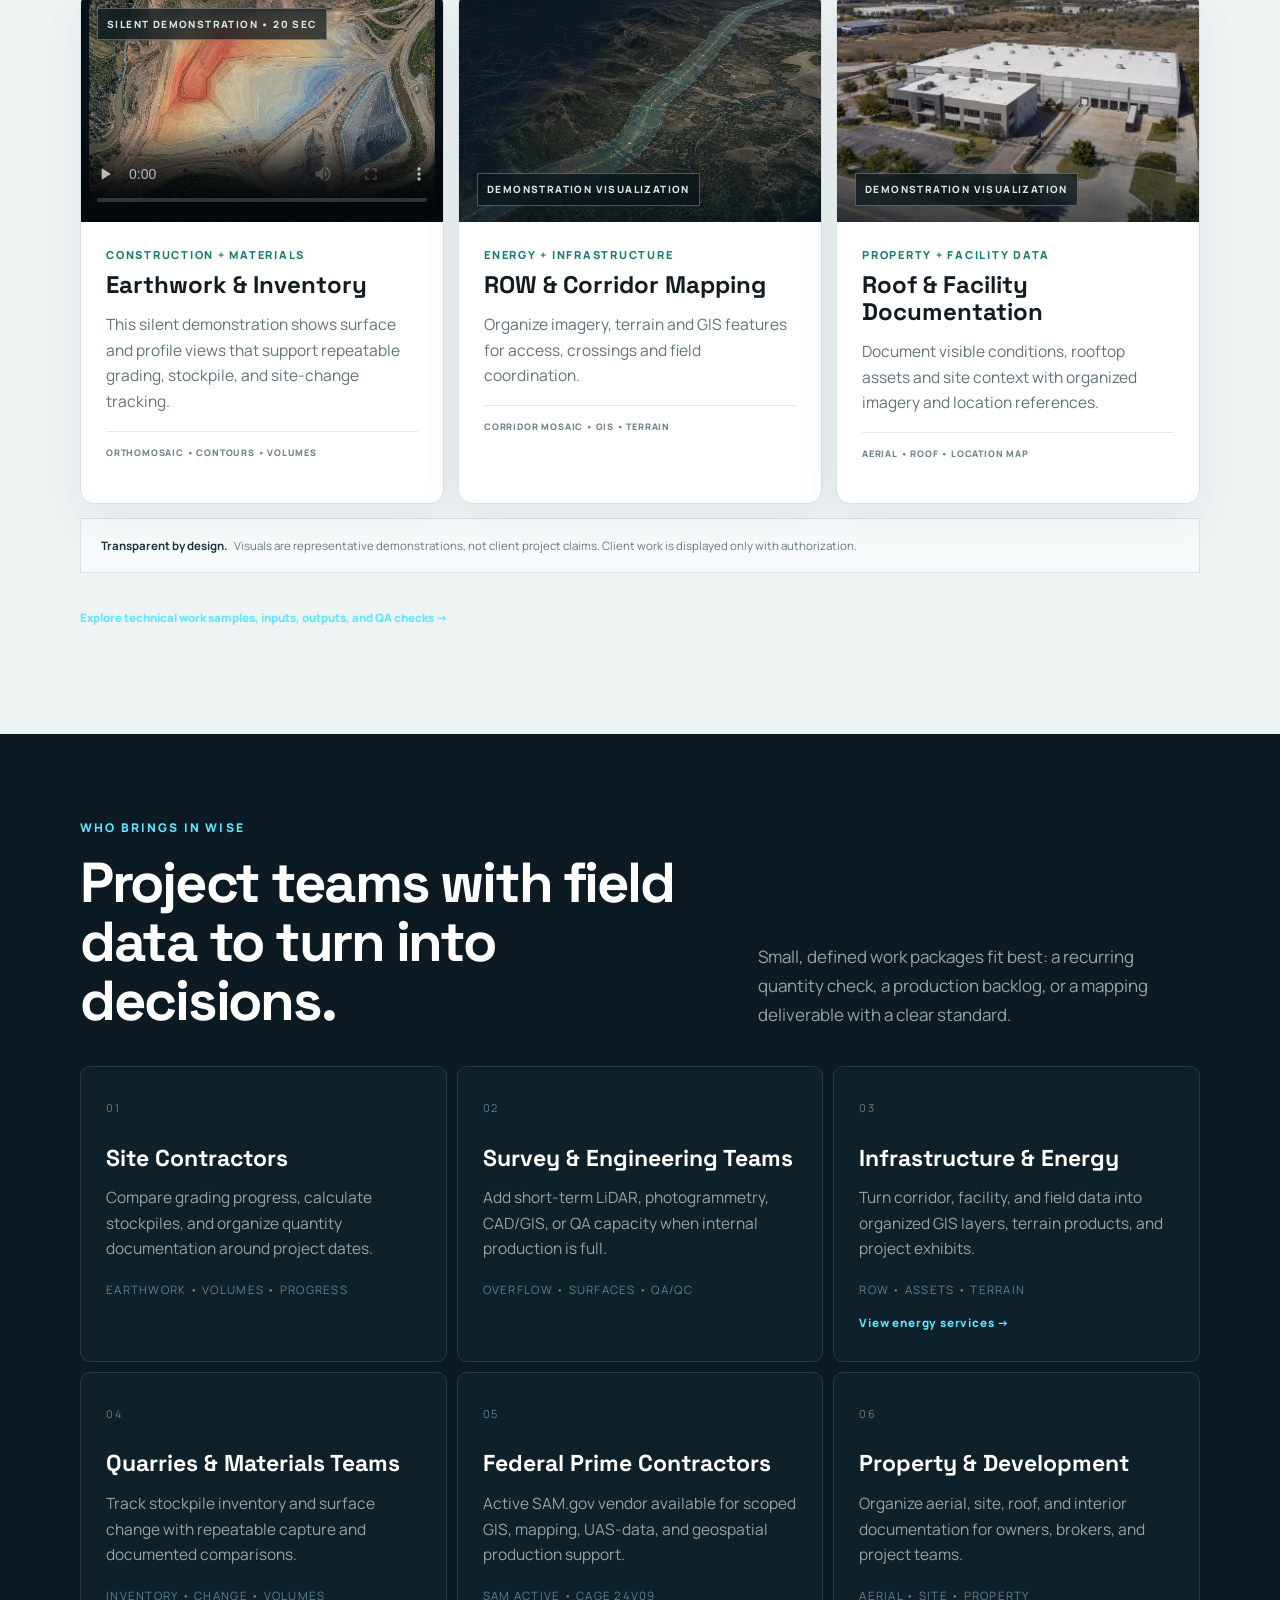
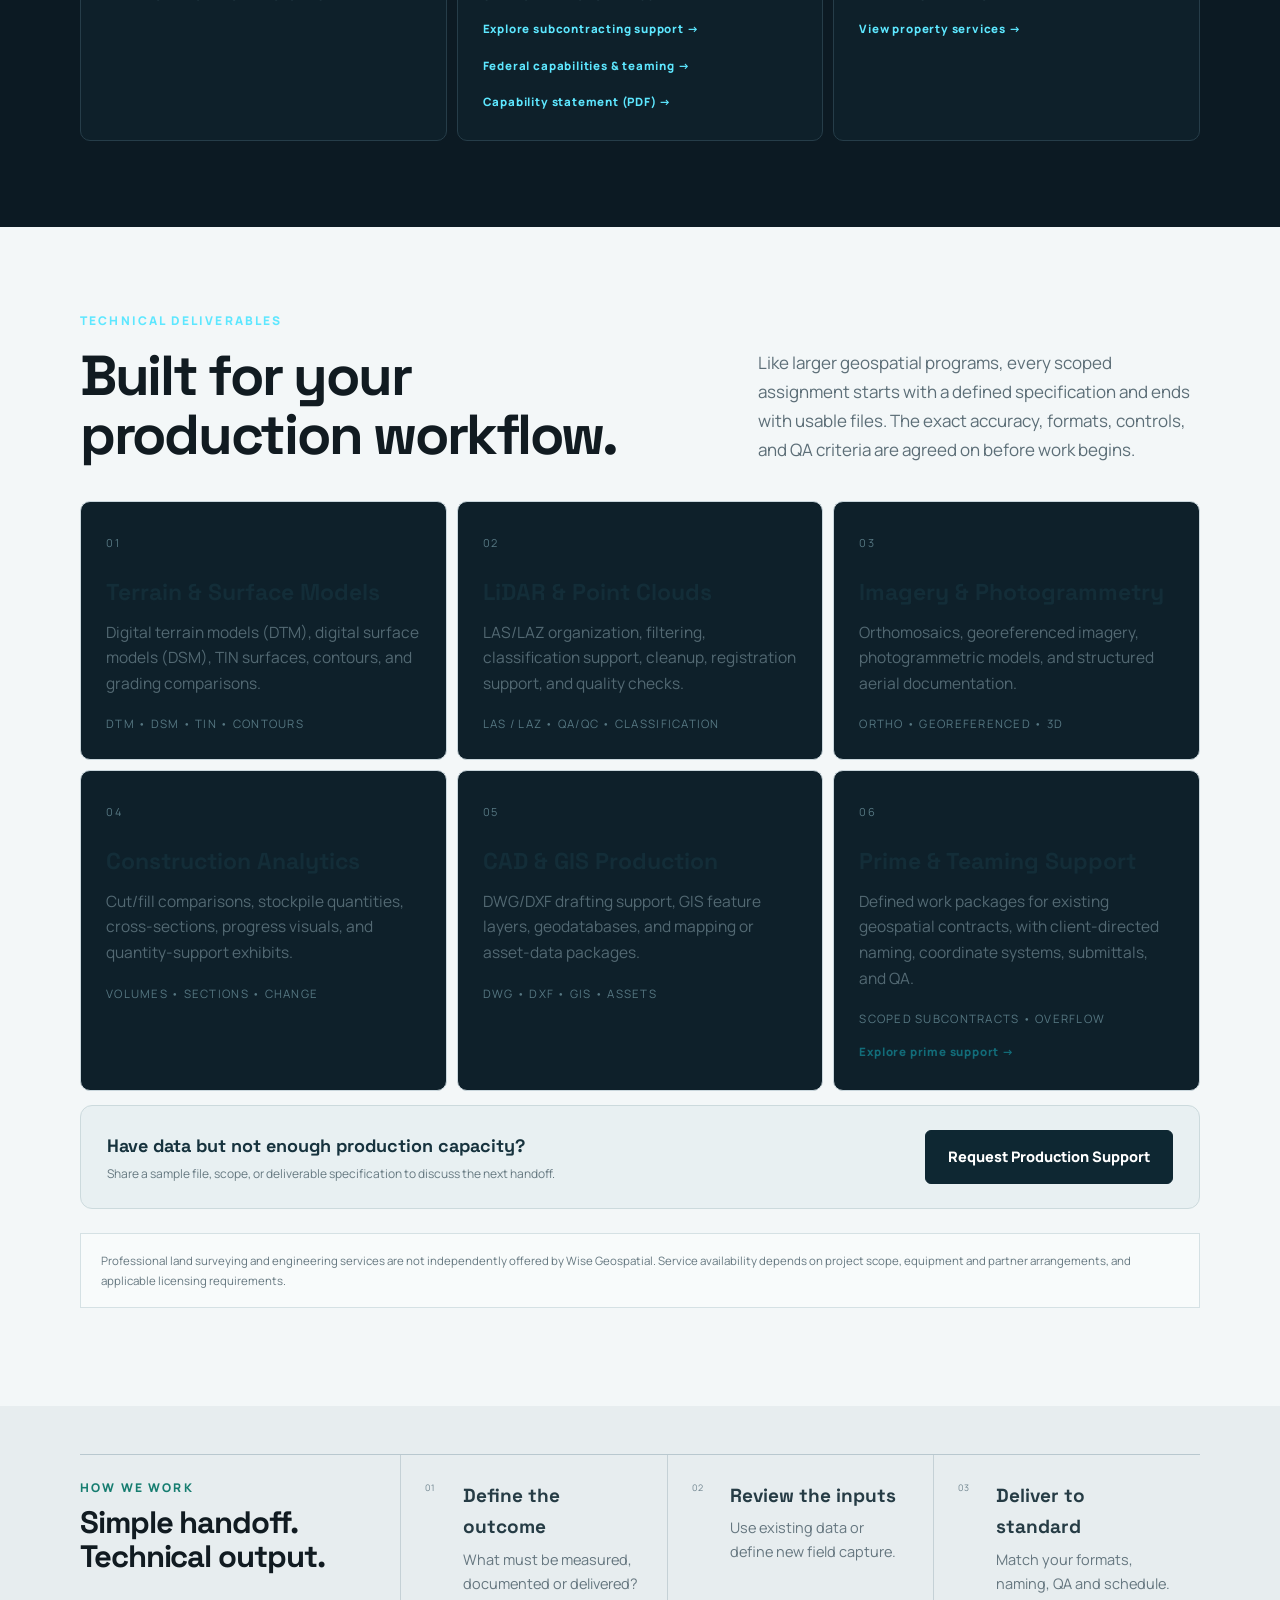
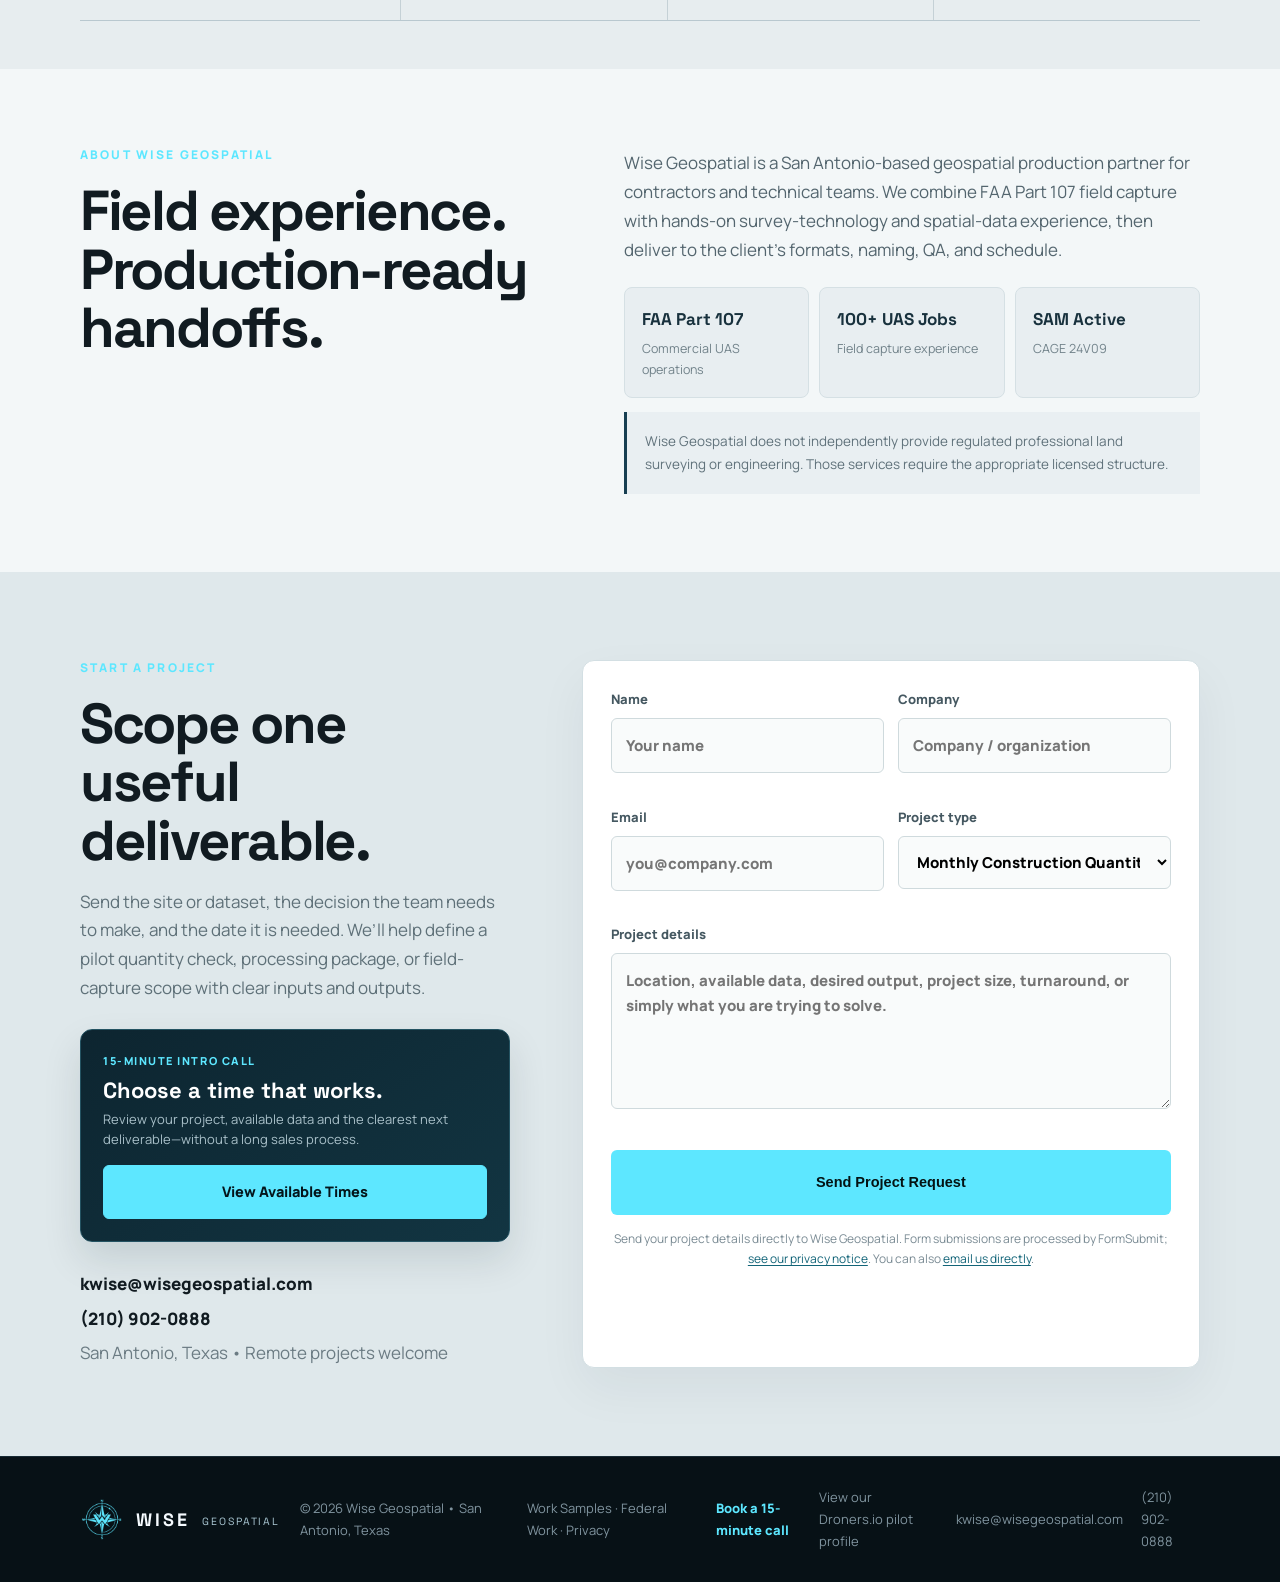
==== commit 6b8823c7: "Launch subcontracting funnel, first-party responsive images, unified navigation and inquiry tracking" ====
--- a/index.html
+++ b/index.html
@@ -21,7 +21,7 @@
   <link rel="preconnect" href="https://fonts.googleapis.com">
   <link rel="preconnect" href="https://fonts.gstatic.com" crossorigin>
   <link href="https://fonts.googleapis.com/css2?family=Manrope:wght@400;500;600;700;800&family=Space+Grotesk:wght@500;600;700&display=swap" rel="stylesheet">
-  <link rel="stylesheet" href="styles.css?v=site-quality-20261028-final" />
+  <link rel="stylesheet" href="styles.css?v=direct-inquiries-20261028-v2" />
   <!-- Google Analytics 4 — Google tag installation -->
   <script async src="https://www.googletagmanager.com/gtag/js?id=G-041DCY5B3D"></script>
   <script>
@@ -39,9 +39,7 @@
       <span class="brand-mark" aria-hidden="true"><img src="assets/wise-geospatial-compass-orbit-logo.png" alt="" width="46" height="46" /></span>
       <span><strong>WISE</strong><small>GEOSPATIAL</small></span>
     </a>
-    <nav class="nav" id="primary-navigation" aria-label="Primary navigation">
-      <a href="#services">Solutions</a><a href="#industries">Industries</a><a href="#deliverables">Deliverables</a><a href="federal-contracting.html">Prime Contractor Support</a><a href="https://calendar.app.google/kaoqQgkgv8akGxPDA" class="nav-cta booking-link" target="_blank" rel="noopener noreferrer">Book a Call</a>
-    </nav>
+    <nav class="nav" id="primary-navigation" aria-label="Primary navigation"><a href="#services">Solutions</a><a href="work-samples.html">Work Samples</a><a href="#deliverables">Deliverables</a><a href="geospatial-subcontracting.html">Subcontracting</a><a href="https://calendar.app.google/kaoqQgkgv8akGxPDA" class="nav-cta booking-link" target="_blank" rel="noopener noreferrer">Book a Call</a></nav>
     <button class="menu-btn" type="button" aria-label="Open navigation" aria-controls="primary-navigation" aria-expanded="false"><span aria-hidden="true">☰</span></button>
   </div>
 </header>
@@ -77,9 +75,9 @@
       <article class="feature"><span class="num">01</span><div><p class="tag">CONSTRUCTION QUANTITIES</p><h3><a href="construction-quantity-tracking.html">Construction Quantity Tracking</a></h3><p>Repeatable site capture, surface comparisons, stockpile volumes, cut/fill summaries, and clear visuals for progress reviews and pay-app support.</p></div><div class="feature-media feature-media-earthwork"><img src="assets/demo-earthwork-volumes.webp" alt="Demonstration of a cut/fill surface comparison and outlined stockpile over aerial site imagery" loading="lazy" width="1280" height="853"><span class="feature-media-label">DEMONSTRATION VISUALIZATION</span></div></article>
       <article class="feature"><span class="num">02</span><div><p class="tag">DATA PRODUCTION</p><h3><a href="point-cloud-processing.html">LiDAR, Point Clouds & Surfaces</a></h3><p>LiDAR classification and cleanup, point-cloud registration support, bare-earth terrain models, contours, surface generation, and QA/QC deliverables.</p></div><div class="feature-media"><img src="assets/demo-lidar-industrial.webp" alt="Demonstration LiDAR point cloud of an industrial site" loading="lazy" width="1280" height="853"></div></article>
       <article class="feature"><span class="num">03</span><div><p class="tag">PRODUCTION OVERFLOW</p><h3><a href="cad-gis-production-support.html">CAD, GIS &amp; Corridor Packages</a></h3><p>GIS feature extraction, asset inventories, mapping layers, 2D/3D CAD linework, right-of-way exhibits, and organized files for engineering and infrastructure teams.</p></div><div class="feature-media"><img src="assets/gis-asset-mapping.webp" alt="GIS asset mapping demonstration" loading="lazy" width="1536" height="1024"></div></article>
-      <article class="feature"><span class="num">04</span><div><p class="tag">FIELD + PROCESSING</p><h3><a href="uas-mapping-and-site-documentation.html">UAS & Existing-Condition Capture</a></h3><p>FAA Part 107 aerial mapping, site documentation, orthomosaics, photogrammetric models, and repeatable construction progress capture.</p></div><div class="feature-media"><img src="assets/wise-uas-field-capture.jpg" alt="Wise Geospatial UAS field capture" loading="lazy" width="2048" height="1536"></div></article>
+      <article class="feature"><span class="num">04</span><div><p class="tag">FIELD + PROCESSING</p><h3><a href="uas-mapping-and-site-documentation.html">UAS & Existing-Condition Capture</a></h3><p>FAA Part 107 aerial mapping, site documentation, orthomosaics, photogrammetric models, and repeatable construction progress capture.</p></div><div class="feature-media"><img src="assets/wise-uas-field-capture.jpg" srcset="assets/wise-uas-field-capture-640.webp 640w, assets/wise-uas-field-capture-1280.webp 1280w" sizes="(max-width:760px) 100vw, 50vw" onerror="this.onerror=null;this.removeAttribute('srcset');this.src='assets/wise-uas-field-capture.jpg'" alt="Wise Geospatial UAS field capture" loading="lazy" width="2048" height="1536"></div></article>
     </div>
-    <div class="section-cta"><div><strong>Not sure where the handoff should happen?</strong><span>Send the inputs you have and the decision your team needs to make.</span></div><a class="btn dark-btn" href="#quote" data-project-type="Federal / Prime Contractor Geospatial Support">Discuss Production Support</a></div>
+    <div class="section-cta"><div><strong>Need overflow production capacity?</strong><span>Send the inputs you have and the decision your team needs to make.</span></div><a class="btn dark-btn" href="geospatial-subcontracting.html">Explore Subcontracting</a></div>
   </div>
 </section>
 
@@ -112,7 +110,7 @@
       <article><span>02</span><h3>Survey & Engineering Teams</h3><p>Add short-term LiDAR, photogrammetry, CAD/GIS, or QA capacity when internal production is full.</p><small>OVERFLOW • SURFACES • QA/QC</small></article>
       <article><span>03</span><h3>Infrastructure & Energy</h3><p>Turn corridor, facility, and field data into organized GIS layers, terrain products, and project exhibits.</p><small>ROW • ASSETS • TERRAIN</small><a class="industry-link" href="energy.html">View energy services →</a></article>
       <article><span>04</span><h3>Quarries & Materials Teams</h3><p>Track stockpile inventory and surface change with repeatable capture and documented comparisons.</p><small>INVENTORY • CHANGE • VOLUMES</small></article>
-      <article><span>05</span><h3>Federal Prime Contractors</h3><p>Active SAM.gov vendor available for scoped GIS, mapping, UAS-data, and geospatial production support.</p><small>SAM ACTIVE • CAGE 24V09</small><a class="industry-link" href="federal-contracting.html">Federal capabilities &amp; teaming →</a><a class="industry-link" href="assets/Wise_Geospatial_Capability_Statement.pdf" target="_blank" rel="noopener noreferrer">Capability statement (PDF) →</a></article>
+      <article><span>05</span><h3>Federal Prime Contractors</h3><p>Active SAM.gov vendor available for scoped GIS, mapping, UAS-data, and geospatial production support.</p><small>SAM ACTIVE • CAGE 24V09</small><a class="industry-link" href="geospatial-subcontracting.html">Explore subcontracting support →</a><a class="industry-link" href="federal-contracting.html">Federal capabilities &amp; teaming →</a><a class="industry-link" href="assets/Wise_Geospatial_Capability_Statement.pdf" target="_blank" rel="noopener noreferrer">Capability statement (PDF) →</a></article>
       <article><span>06</span><h3>Property & Development</h3><p>Organize aerial, site, roof, and interior documentation for owners, brokers, and project teams.</p><small>AERIAL • SITE • PROPERTY</small><a class="industry-link" href="property.html">View property services →</a></article>
     </div>
   </div>
@@ -145,13 +143,13 @@
 
 <section class="section about" id="about"><div class="container about-grid"><div><p class="eyebrow">ABOUT WISE GEOSPATIAL</p><h2>Field experience. Production-ready handoffs.</h2></div><div><p>Wise Geospatial is a San Antonio-based geospatial production partner for contractors and technical teams. We combine FAA Part 107 field capture with hands-on survey-technology and spatial-data experience, then deliver to the client’s formats, naming, QA, and schedule.</p><div class="cred-box"><div><strong>FAA Part 107</strong><span>Commercial UAS operations</span></div><div><strong>100+ UAS Jobs</strong><span>Field capture experience</span></div><div><strong>SAM Active</strong><span>CAGE 24V09</span></div></div><div class="note">Wise Geospatial does not independently provide regulated professional land surveying or engineering. Those services require the appropriate licensed structure.</div></div></div></section>
 
-<section class="section quote" id="quote"><div class="container quote-grid"><div><p class="eyebrow">START A PROJECT</p><h2>Scope one useful deliverable.</h2><p>Send the site or dataset, the decision the team needs to make, and the date it is needed. We’ll help define a pilot quantity check, processing package, or field-capture scope with clear inputs and outputs.</p><div class="booking-card"><span>15-MINUTE INTRO CALL</span><strong>Choose a time that works.</strong><small>Review your project, available data and the clearest next deliverable—without a long sales process.</small><a class="btn calendar-btn booking-link" href="https://calendar.app.google/kaoqQgkgv8akGxPDA" target="_blank" rel="noopener noreferrer">View Available Times</a></div><div class="contact-block"><a href="mailto:kwise@wisegeospatial.com" aria-label="Email Wise Geospatial">kwise@wisegeospatial.com</a><a href="tel:+12109020888" aria-label="Call Wise Geospatial at (210) 902-0888">(210) 902-0888</a><span>San Antonio, Texas • Remote projects welcome</span></div></div><form id="quoteForm" method="POST" action="https://formsubmit.co/kwise@wisegeospatial.com" aria-describedby="form-help"><input type="hidden" name="_subject" value="Wise Geospatial — New Project Inquiry"><input type="hidden" name="_next" value="https://wise-geospatial.com/thanks.html"><input type="hidden" name="_template" value="table"><label class="form-honeypot" aria-hidden="true">Leave this empty<input type="text" name="_honey" tabindex="-1" autocomplete="off"></label><label>Name<input name="name" autocomplete="name" required placeholder="Your name"></label><label>Company<input name="company" autocomplete="organization" placeholder="Company / organization"></label><label>Email<input name="email" type="email" autocomplete="email" required placeholder="you@company.com"></label><label>Project type<select name="type" required><option>Monthly Construction Quantities / Progress</option><option>Stockpile / Earthwork Volumes</option><option>LiDAR / Point Cloud Processing</option><option>Photogrammetry / Orthomosaic</option><option>GIS / CAD Production Overflow</option><option>Federal / Prime Contractor Geospatial Support</option><option>UAS / Site Documentation</option><option>Energy / ROW / Corridor Mapping</option><option>Property Documentation / Listing Media</option><option>Scanning / Existing Conditions</option><option>Other / Not Sure Yet</option></select></label><label class="full">Project details<textarea name="details" required rows="5" placeholder="Location, available data, desired output, project size, turnaround, or simply what you are trying to solve."></textarea></label><button class="btn primary full" type="submit">Send Project Request</button><p class="form-note full" id="form-help">Send your project details directly to Wise Geospatial. Form submissions are processed by FormSubmit; <a href="privacy.html">see our privacy notice</a>. You can also <a href="mailto:kwise@wisegeospatial.com">email us directly</a>.</p><p class="form-status full" role="status" aria-live="polite"></p></form></div></section>
+<section class="section quote" id="quote"><div class="container quote-grid"><div><p class="eyebrow">START A PROJECT</p><h2>Scope one useful deliverable.</h2><p>Send the site or dataset, the decision the team needs to make, and the date it is needed. We’ll help define a pilot quantity check, processing package, or field-capture scope with clear inputs and outputs.</p><div class="booking-card"><span>15-MINUTE INTRO CALL</span><strong>Choose a time that works.</strong><small>Review your project, available data and the clearest next deliverable—without a long sales process.</small><a class="btn calendar-btn booking-link" href="https://calendar.app.google/kaoqQgkgv8akGxPDA" target="_blank" rel="noopener noreferrer">View Available Times</a></div><div class="contact-block"><a href="mailto:kwise@wisegeospatial.com" aria-label="Email Wise Geospatial">kwise@wisegeospatial.com</a><a href="tel:+12109020888" aria-label="Call Wise Geospatial at (210) 902-0888">(210) 902-0888</a><span>San Antonio, Texas • Remote projects welcome</span></div></div><form id="quoteForm" method="POST" action="https://formsubmit.co/kwise@wisegeospatial.com" aria-describedby="form-help"><input type="hidden" name="_subject" value="Wise Geospatial — New Project Inquiry"><input type="hidden" name="_next" value="https://wise-geospatial.com/thanks.html"><input type="hidden" name="_template" value="table"><label class="form-honeypot" style="display:none" aria-hidden="true">Leave this empty<input type="text" name="_honey" tabindex="-1" autocomplete="off"></label><label>Name<input name="name" autocomplete="name" required placeholder="Your name"></label><label>Company<input name="company" autocomplete="organization" placeholder="Company / organization"></label><label>Email<input name="email" type="email" autocomplete="email" required placeholder="you@company.com"></label><label>Project type<select name="type" required><option>Monthly Construction Quantities / Progress</option><option>Stockpile / Earthwork Volumes</option><option>LiDAR / Point Cloud Processing</option><option>Photogrammetry / Orthomosaic</option><option>GIS / CAD Production Overflow</option><option>Federal / Prime Contractor Geospatial Support</option><option>UAS / Site Documentation</option><option>Energy / ROW / Corridor Mapping</option><option>Property Documentation / Listing Media</option><option>Scanning / Existing Conditions</option><option>Other / Not Sure Yet</option></select></label><label class="full">Project details<textarea name="details" required rows="5" placeholder="Location, available data, desired output, project size, turnaround, or simply what you are trying to solve."></textarea></label><button class="btn primary full" type="submit">Send Project Request</button><p class="form-note full" id="form-help">Send your project details directly to Wise Geospatial. Form submissions are processed by FormSubmit; <a href="privacy.html">see our privacy notice</a>. You can also <a href="mailto:kwise@wisegeospatial.com">email us directly</a>.</p><p class="form-status full" role="status" aria-live="polite"></p></form></div></section>
 </main>
 
 <footer><div class="container footer-wrap"><a class="brand footer-brand" href="#top" aria-label="Back to top"><strong>WISE</strong><small>GEOSPATIAL</small></a><div>© <span id="year"></span> Wise Geospatial • San Antonio, Texas</div><div><a href="work-samples.html">Work Samples</a> · <a href="federal-contracting.html">Federal Work</a> · <a href="privacy.html">Privacy</a></div><div class="footer-contact"><a class="booking-link" href="https://calendar.app.google/kaoqQgkgv8akGxPDA" target="_blank" rel="noopener noreferrer">Book a 15-minute call</a><a href="https://droners.io/accounts/wisegeotx/" target="_blank" rel="noopener noreferrer">View our Droners.io pilot profile</a><a href="mailto:kwise@wisegeospatial.com">kwise@wisegeospatial.com</a><a href="tel:+12109020888">(210) 902-0888</a></div></div></footer>
 <script type="application/ld+json">
 {"@context":"https://schema.org","@type":"ProfessionalService","name":"Wise Geospatial","url":"https://wise-geospatial.com/","logo":"https://wise-geospatial.com/assets/wise-geospatial-compass-orbit-logo.png","image":"https://wise-geospatial.com/assets/demo-lidar-industrial.webp","email":"kwise@wisegeospatial.com","telephone":"+1-210-902-0888","address":{"@type":"PostalAddress","addressLocality":"San Antonio","addressRegion":"TX","addressCountry":"US"},"geo":{"@type":"GeoCoordinates","latitude":29.4241,"longitude":-98.4936},"areaServed":[{"@type":"City","name":"San Antonio"},{"@type":"AdministrativeArea","name":"Texas"}],"description":"San Antonio-based UAS capture, property documentation and geospatial production support including LiDAR, photogrammetry, point-cloud processing, GIS, CAD, scanning and remote-sensing data processing.","hasOfferCatalog":{"@type":"OfferCatalog","name":"Wise Geospatial services","itemListElement":[{"@type":"Offer","itemOffered":{"@type":"Service","name":"UAS mapping and site documentation"}},{"@type":"Offer","itemOffered":{"@type":"Service","name":"Property documentation and listing media"}},{"@type":"Offer","itemOffered":{"@type":"Service","name":"LiDAR and point-cloud processing"}},{"@type":"Offer","itemOffered":{"@type":"Service","name":"GIS and CAD production support"}}]}}
 </script>
-<script src="script.js?v=direct-contact-20261028"></script>
+<script src="script.js?v=direct-inquiries-20261028-v2"></script>
 </body>
 </html>
